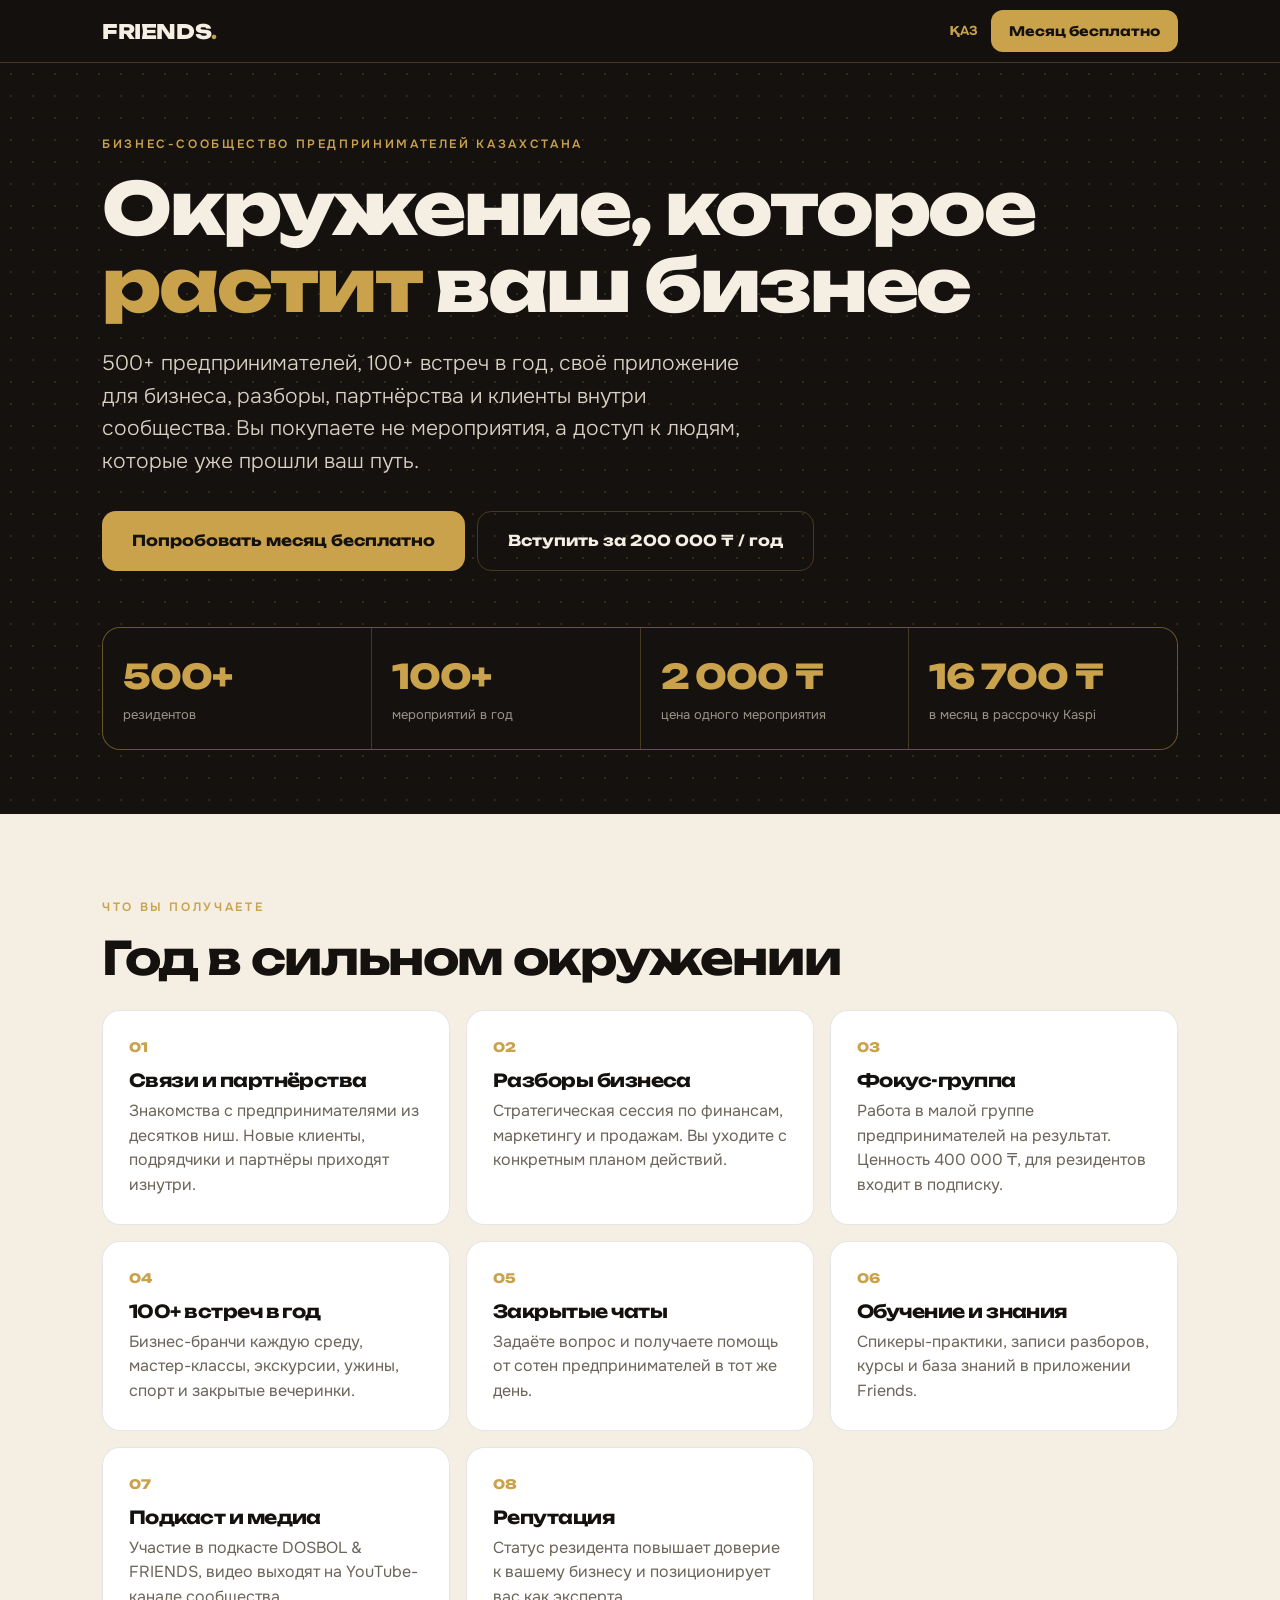
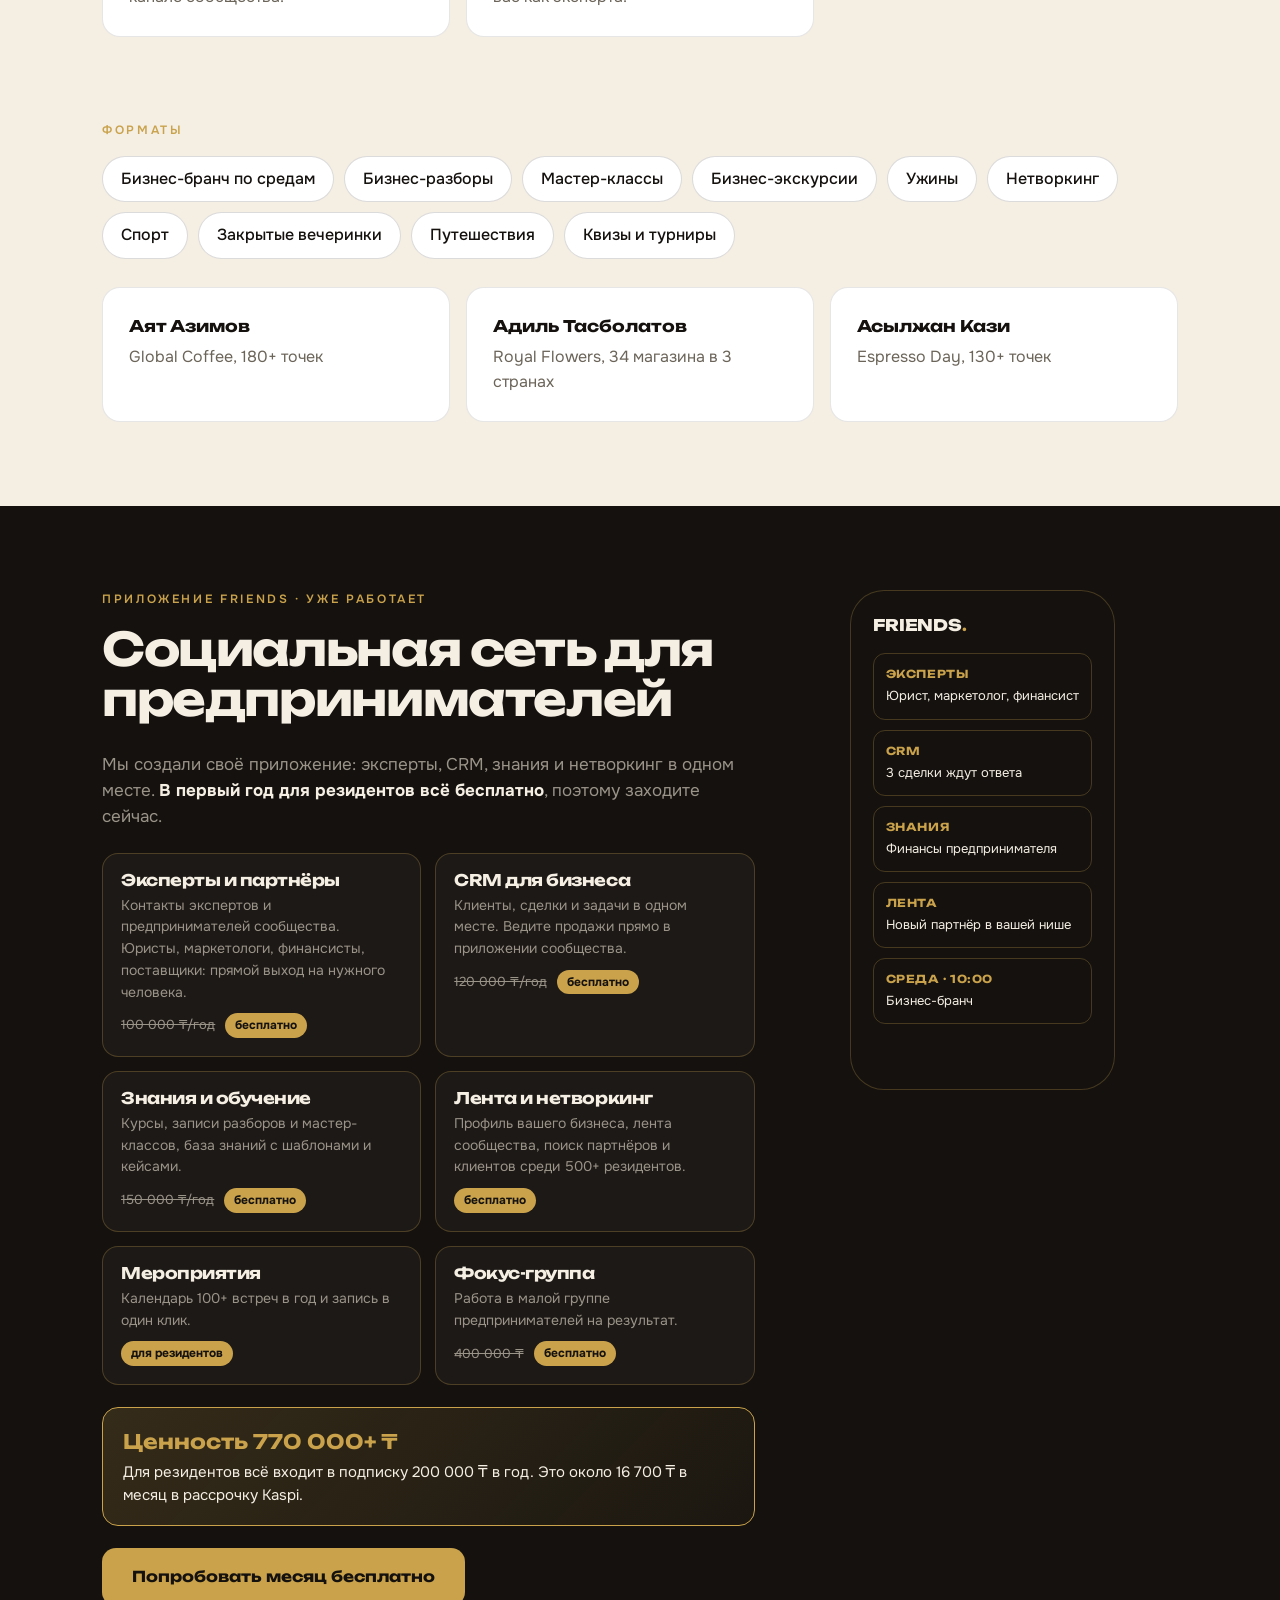
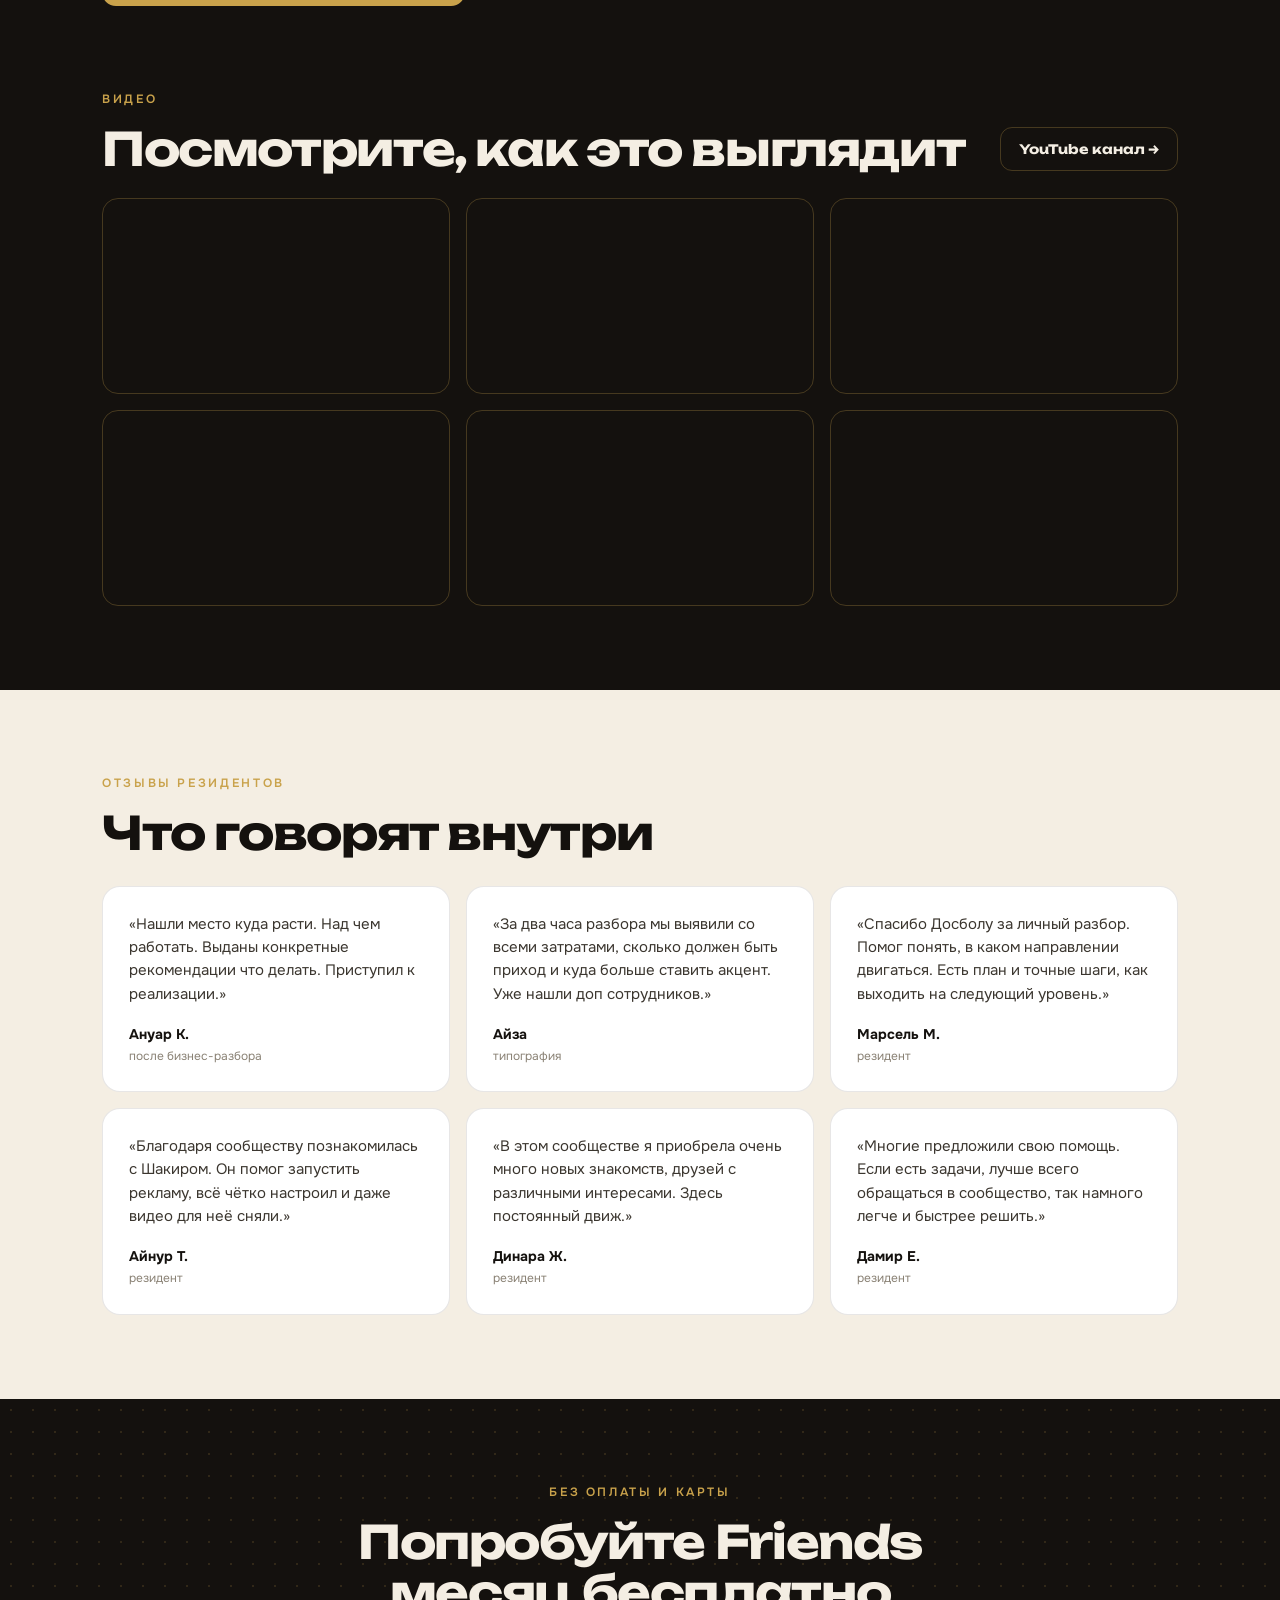
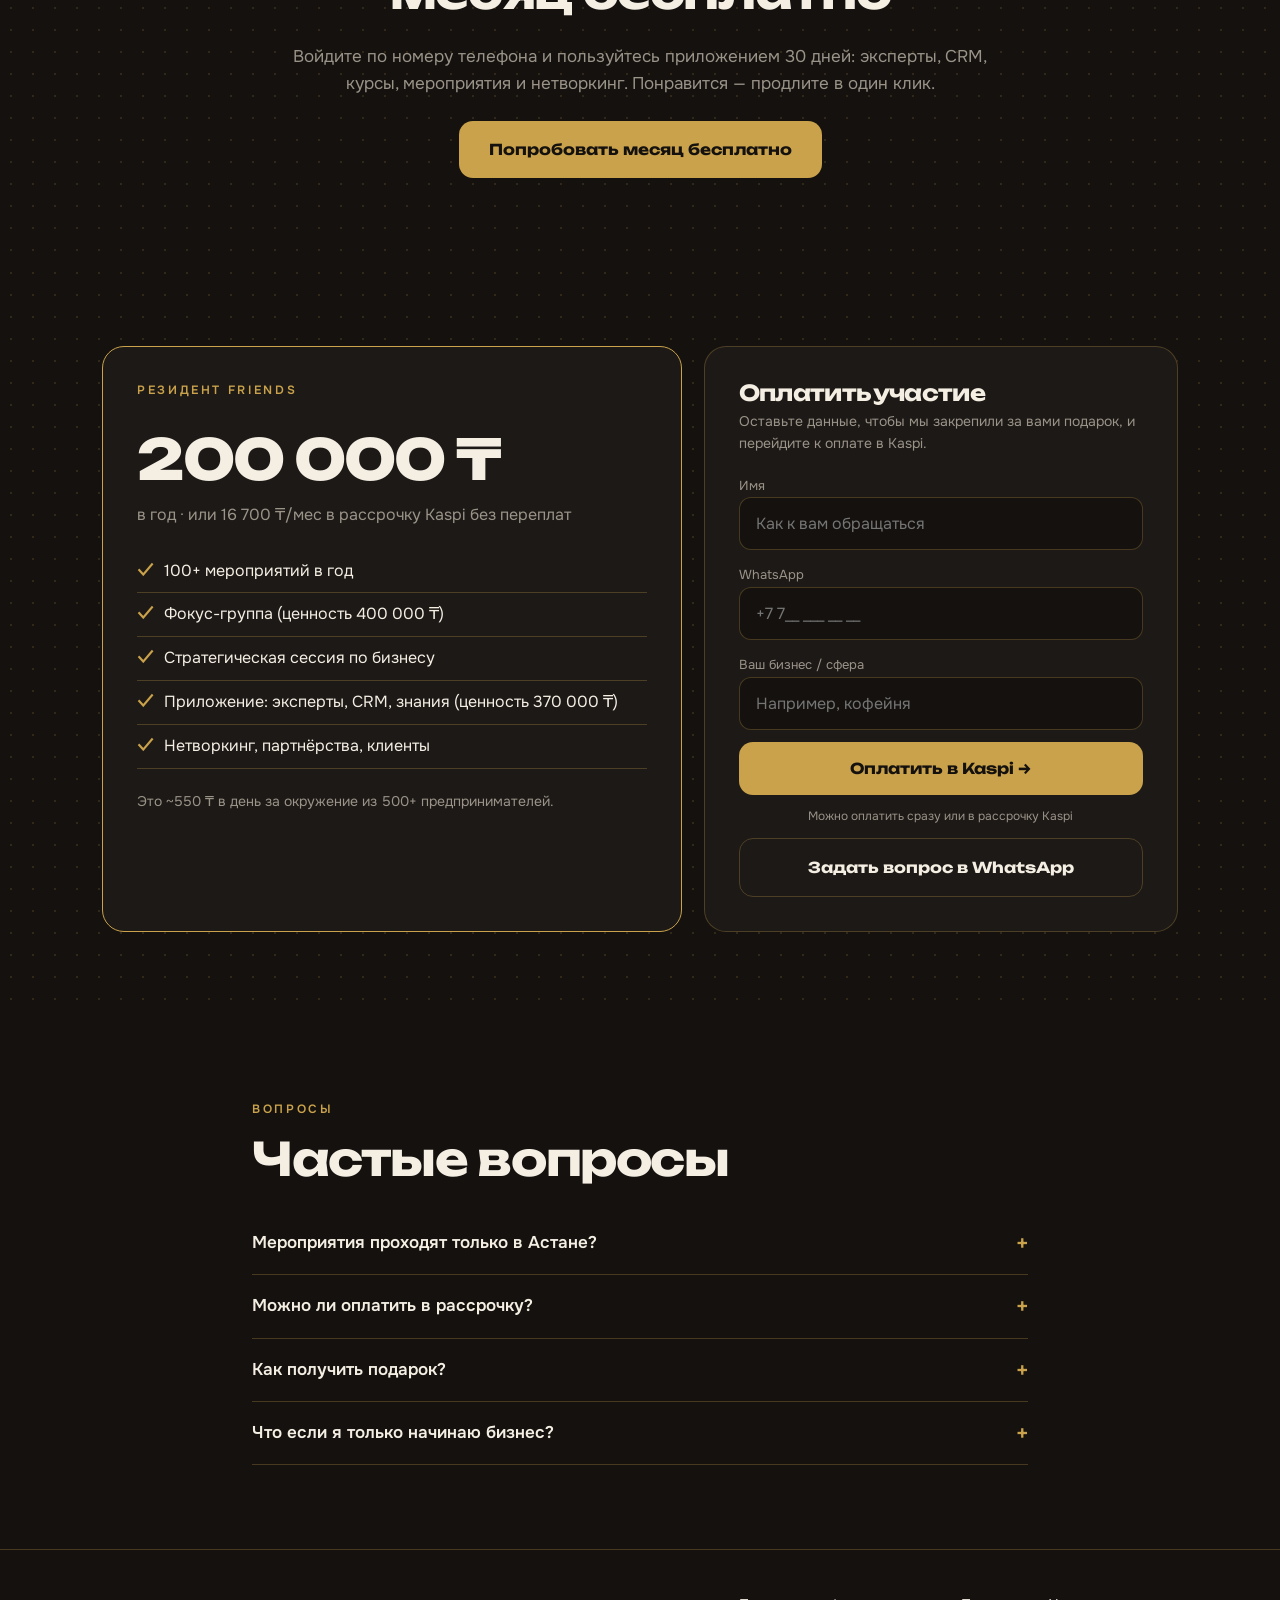
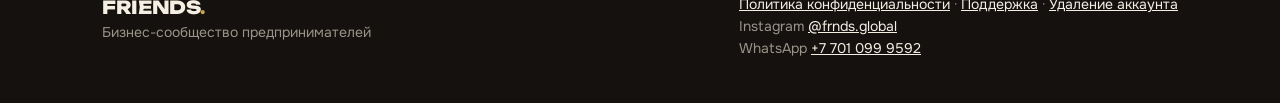
==== index.html @ 916112bb "Landing: remove top Войти button and gift card/emoji" ====
<!doctype html>
<html lang="ru">
<head>
<meta charset="utf-8">
<meta name="viewport" content="width=device-width, initial-scale=1">
<title>FRIENDS. Бизнес-сообщество предпринимателей Казахстана</title>
<meta name="description" content="500+ предпринимателей, 100+ встреч в год, приложение для бизнеса, разборы и партнёрства. Вступить в Friends.">
<meta property="og:title" content="FRIENDS. Бизнес-сообщество предпринимателей Казахстана">
<meta property="og:description" content="500+ предпринимателей, 100+ встреч в год, приложение для бизнеса, разборы и партнёрства. Вступить в Friends.">
<meta property="og:type" content="website">
<meta property="og:url" content="https://friendscommunity.kz">
<meta property="og:image" content="https://friendscommunity.kz/academy/poster-feed.png">
<meta name="facebook-domain-verification" content="se83okx91on8193wa7wnhzcaa09950">
<meta name="format-detection" content="telephone=no">
<meta name="theme-color" content="#14110E">
<link rel="icon" href="icon.svg" type="image/svg+xml">
<link rel="apple-touch-icon" href="apple-touch-icon.png">
<link rel="preconnect" href="https://fonts.googleapis.com">
<link href="https://fonts.googleapis.com/css2?family=Unbounded:wght@600;700;800&family=Onest:wght@300;400;500;600&display=swap" rel="stylesheet">
<style>@charset "utf-8";

:root { --bg: #14110E; --bg2: #1d1916; --cream: #F4EEE3; --gold: #C9A24B; --gold2: #D9BD7B; --muted: #9a9388; --line: rgba(201,162,75,.28); }

.frx * { box-sizing: border-box; margin: 0px; padding: 0px; }

html { scroll-behavior: smooth; }

body { background: rgb(20, 17, 14) !important; }

.frx { background: var(--bg); color: var(--cream); font-family: Onest, system-ui, sans-serif; font-weight: 400; line-height: 1.55; -webkit-font-smoothing: antialiased; }

.frx .dots { background-image: radial-gradient(rgba(201, 162, 75, 0.16) 1px, transparent 1px); background-size: 22px 22px; }

.frx .wrap { max-width: 1120px; margin: 0px auto; padding: 0px 22px; }

.frx h1, .frx h2, .frx h3 { font-family: Unbounded, sans-serif; letter-spacing: -0.03em; line-height: 1.08; }

.frx h1 { font-size: clamp(34px, 6.4vw, 72px); font-weight: 800; }

.frx h2 { font-size: clamp(26px, 4vw, 46px); font-weight: 700; margin-bottom: 28px; }

.frx h3 { font-size: 18px; font-weight: 700; margin-bottom: 8px; }

.frx .eyebrow { font-size: 12px; letter-spacing: 0.22em; text-transform: uppercase; color: var(--gold); font-weight: 600; margin-bottom: 16px; display: block; }

.frx .gold { color: var(--gold); }

.frx section { padding: 84px 0px; }

.frx .cream { background: var(--cream); color: var(--bg); }

.frx .cream .muted { color: rgb(107, 100, 89); }

.frx .muted { color: var(--muted); }

.frx nav { position: sticky; top: 0px; z-index: 20; background: rgba(20, 17, 14, 0.86); backdrop-filter: blur(10px); border-bottom: 1px solid var(--line); }

.frx nav .wrap { display: flex; align-items: center; justify-content: space-between; height: 62px; }

.frx .logo { font-family: Unbounded; font-weight: 800; font-size: 20px; letter-spacing: -0.02em; }

.frx .logo b { color: var(--gold); }

.frx .btn { display: inline-flex; align-items: center; justify-content: center; gap: 8px; background: var(--gold); color: var(--bg); font-family: Unbounded; font-weight: 700; font-size: 15px; padding: 17px 30px; border-radius: 14px; border: 0px; cursor: pointer; text-decoration: none; transition: 0.2s; }

.frx .btn:hover { background: var(--gold2); transform: translateY(-1px); }

.frx .btn.sm { padding: 11px 18px; font-size: 13px; border-radius: 12px; }

.frx .btn.ghost { background: transparent; color: var(--cream); border: 1px solid var(--line); }

.frx .btn.ghost:hover { border-color: var(--gold); }

.frx .hero { padding: 72px 0px 64px; position: relative; overflow: hidden; }

.frx .ref { display: none; align-items: center; gap: 12px; border: 1px solid var(--line); background: rgba(201, 162, 75, 0.08); border-radius: 16px; padding: 12px 16px; margin-bottom: 28px; max-width: 560px; }

.frx .ref.on { display: flex; }

.frx .ref .av { width: 42px; height: 42px; border-radius: 50%; background: var(--gold); color: var(--bg); font-family: Unbounded; font-weight: 800; display: flex; align-items: center; justify-content: center; flex-shrink: 0; overflow: hidden; }

.frx .ref .av img { width: 100%; height: 100%; object-fit: cover; }

.frx .ref small { display: block; color: var(--muted); font-size: 12px; }

.frx .hero p.lead { font-size: clamp(17px, 2vw, 21px); color: rgb(216, 209, 196); max-width: 640px; margin: 22px 0px 34px; font-weight: 300; }

.frx .cta-row { display: flex; gap: 12px; flex-wrap: wrap; }

.frx .stats { display: grid; grid-template-columns: repeat(4, 1fr); gap: 1px; background: var(--line); border: 1px solid var(--line); border-radius: 18px; overflow: hidden; margin-top: 56px; }

.frx .stats div { background: var(--bg); padding: 22px 20px; }

.frx .stats b { font-family: Unbounded; font-size: clamp(22px, 3vw, 34px); font-weight: 800; color: var(--gold); display: block; letter-spacing: -0.03em; }

.frx .stats span { font-size: 13px; color: var(--muted); }

.frx .gift { border: 1px solid var(--gold); border-radius: 18px; padding: 26px; background: linear-gradient(135deg, rgba(201, 162, 75, 0.16), rgba(201, 162, 75, 0.03)); display: flex; gap: 20px; align-items: center; margin-top: 28px; max-width: 720px; }

.frx .gift .ic { font-size: 38px; }

.frx .gift b { font-family: Unbounded; font-size: 17px; display: block; margin-bottom: 4px; }

.frx .grid { display: grid; gap: 16px; }

.frx .g3 { grid-template-columns: repeat(3, 1fr); }

.frx .g2 { grid-template-columns: repeat(2, 1fr); }

.frx .card { border: 1px solid var(--line); border-radius: 18px; padding: 26px; background: var(--bg2); }

.frx .cream .card { background: rgb(255, 255, 255); border-color: rgba(20, 17, 14, 0.1); }

.frx .card .n { font-family: Unbounded; color: var(--gold); font-weight: 800; font-size: 13px; margin-bottom: 14px; display: block; }

.frx .chips { display: flex; flex-wrap: wrap; gap: 10px; }

.frx .chip { border: 1px solid rgba(20, 17, 14, 0.15); border-radius: 100px; padding: 10px 18px; font-weight: 500; background: rgb(255, 255, 255); }

.frx .names { display: grid; grid-template-columns: repeat(3, 1fr); gap: 16px; margin-top: 28px; }

.frx .names .card b { font-family: Unbounded; font-size: 16px; display: block; margin-bottom: 6px; }

.frx .rev { display: grid; grid-template-columns: repeat(3, 1fr); gap: 16px; }

.frx .rev .card p { font-size: 15px; color: rgb(59, 54, 47); margin-bottom: 16px; }

.frx .rev .card b { font-size: 14px; }

.frx .rev .card small { display: block; color: rgb(138, 130, 117); font-size: 12px; }

.frx .videos { display: grid; grid-template-columns: repeat(3, 1fr); gap: 16px; }

.frx .vid { aspect-ratio: 16 / 9; border-radius: 16px; overflow: hidden; border: 1px solid var(--line); }

.frx .vid iframe { width: 100%; height: 100%; border: 0px; }

.frx .yt { display: flex; align-items: center; justify-content: space-between; gap: 20px; flex-wrap: wrap; }

.frx .price { display: grid; grid-template-columns: 1.1fr 0.9fr; gap: 22px; align-items: stretch; }

.frx .pcard { border: 1px solid var(--gold); border-radius: 22px; padding: 34px; background: var(--bg2); position: relative; }

.frx .pcard .big { font-family: Unbounded; font-size: clamp(38px, 5vw, 56px); font-weight: 800; letter-spacing: -0.04em; }

.frx .pcard ul { list-style: none; margin: 22px 0px; }

.frx .pcard li { padding: 9px 0px; border-bottom: 1px solid var(--line); display: flex; gap: 10px; }

.frx .pcard li::before { content: "✓"; color: var(--gold); font-weight: 700; }

.frx form { display: flex; flex-direction: column; gap: 12px; }

.frx label { font-size: 13px; color: var(--muted); }

.frx input { width: 100%; background: var(--bg); border: 1px solid var(--line); border-radius: 12px; padding: 15px 16px; color: var(--cream); font-family: Onest; font-size: 16px; outline: none; }

.frx input:focus { border-color: var(--gold); }

.frx .note { font-size: 12px; color: var(--muted); text-align: center; }

.frx .app { display: grid; grid-template-columns: 1fr 1fr; gap: 28px; align-items: center; }

.frx .phone { border: 1px solid var(--line); border-radius: 34px; padding: 22px; background: var(--bg); max-width: 300px; margin: 0px auto; aspect-ratio: 9 / 17; display: flex; flex-direction: column; gap: 10px; }

.frx .phone .row { border: 1px solid var(--line); border-radius: 12px; padding: 12px; font-size: 13px; }

.frx .phone .row b { color: var(--gold); font-family: Unbounded; font-size: 11px; display: block; margin-bottom: 3px; letter-spacing: 0.05em; }

.frx details { border-bottom: 1px solid var(--line); padding: 18px 0px; }

.frx summary { cursor: pointer; font-weight: 600; font-size: 17px; list-style: none; }

.frx summary::after { content: "+"; float: right; color: var(--gold); font-family: Unbounded; }

.frx details[open] summary::after { content: "–"; }

.frx details p { margin-top: 10px; color: rgb(207, 200, 187); }

.frx footer { padding: 44px 0px; border-top: 1px solid var(--line); font-size: 14px; color: var(--muted); }

.frx footer .wrap { display: flex; justify-content: space-between; gap: 20px; flex-wrap: wrap; }

.frx footer a { color: var(--cream); }

.frx .sticky { position: fixed; bottom: 14px; left: 14px; right: 14px; z-index: 30; display: none; }

.frx .sticky .btn { width: 100%; }

.frx .ov { position: fixed; inset: 0px; background: rgba(20, 17, 14, 0.92); z-index: 50; display: none; align-items: center; justify-content: center; text-align: center; padding: 30px; }

.frx .ov.on { display: flex; }

@media (max-width: 860px) {
  .frx .g3, .frx .g2, .frx .rev, .frx .videos, .frx .names, .frx .price, .frx .app { grid-template-columns: 1fr; }
  .frx .stats { grid-template-columns: repeat(2, 1fr); }
  .frx section { padding: 64px 0px; }
  .frx .sticky { display: block; }
  .frx nav .btn { padding: 9px 14px; font-size: 12px; border-radius: 10px; }
}

.frx .vals { display: grid; grid-template-columns: repeat(2, 1fr); gap: 14px; margin-bottom: 22px; }

.frx .val { border: 1px solid var(--line); border-radius: 16px; padding: 18px; background: var(--bg2); }

.frx .val h3 { font-size: 16px; margin-bottom: 6px; }

.frx .val p { font-size: 14px; color: var(--muted); margin-bottom: 10px; }

.frx .pr { display: flex; align-items: center; gap: 10px; font-size: 13px; }

.frx .pr s { color: var(--muted); }

.frx .pr b { color: var(--bg); background: var(--gold); border-radius: 100px; padding: 3px 10px; font-weight: 700; font-size: 12px; }

.frx .total { border: 1px solid var(--gold); border-radius: 16px; padding: 18px 20px; background: linear-gradient(135deg, rgba(201, 162, 75, 0.18), rgba(201, 162, 75, 0.04)); margin-bottom: 22px; font-size: 15px; }

.frx .total b { font-family: Unbounded; color: var(--gold); font-size: 20px; display: block; margin-bottom: 4px; }

.frx .app2 { display: grid; grid-template-columns: 1.25fr 0.75fr; gap: 32px; align-items: start; }

@media (max-width: 860px) {
  .frx .vals, .frx .app2 { grid-template-columns: 1fr; }
}</style>
<style>body{margin:0}.frx .lang{color:var(--gold);font-weight:700;font-size:13px;text-decoration:none;padding:6px 4px;letter-spacing:.04em}.frx nav .btn.sm{white-space:nowrap}.frx .ns{display:none}@media(max-width:420px){.frx nav .btn.sm{padding:9px 12px;font-size:12.5px}.frx nav .logo{font-size:19px}.frx .nl{display:none}.frx .ns{display:inline}}</style>
<script>!function(f,b,e,v,n,t,s){if(f.fbq)return;n=f.fbq=function(){n.callMethod?n.callMethod.apply(n,arguments):n.queue.push(arguments)};if(!f._fbq)f._fbq=n;n.push=n;n.loaded=!0;n.version='2.0';n.queue=[];t=b.createElement(e);t.async=!0;t.src=v;s=b.getElementsByTagName(e)[0];s.parentNode.insertBefore(t,s)}(window,document,'script','https://connect.facebook.net/en_US/fbevents.js');fbq('init','194551026765792');fbq('init','1106102117865663');fbq('track','PageView');</script>
</head>
<body>
<div class="frx"> <nav><div class="wrap"> <div class="logo">FRIENDS<b>.</b></div> <span style="display:flex;gap:8px;align-items:center"><a href="kk/" class="lang" hreflang="kk">ҚАЗ</a><a href="live/" data-app-link class="btn sm"><span class="nl">Месяц бесплатно</span><span class="ns">Бесплатно</span></a></span> </div></nav> <header class="hero dots"> <div class="wrap"> <div class="ref" id="ref"> <div class="av" id="refAv">F</div> <div><small>Вас пригласил(а)</small><b id="refName">Друг сообщества</b></div> </div> <span class="eyebrow">Бизнес-сообщество предпринимателей Казахстана</span> <h1>Окружение, которое <span class="gold">растит</span> ваш бизнес</h1> <p class="lead">500+ предпринимателей, 100+ встреч в год, своё приложение для бизнеса, разборы, партнёрства и клиенты внутри сообщества. Вы покупаете не мероприятия, а доступ к людям, которые уже прошли ваш путь.</p> <div class="cta-row"> <a href="live/" data-app-link class="btn">Попробовать месяц бесплатно</a> <a href="#pay" class="btn ghost">Вступить за 200 000 ₸ / год</a> </div>  <div class="stats"> <div><b>500+</b><span>резидентов</span></div> <div><b>100+</b><span>мероприятий в год</span></div> <div><b>2 000 ₸</b><span>цена одного мероприятия</span></div> <div><b>16 700 ₸</b><span>в месяц в рассрочку Kaspi</span></div> </div> </div> </header> <section class="cream" id="about"> <div class="wrap"> <span class="eyebrow">Что вы получаете</span> <h2>Год в сильном окружении</h2> <div class="grid g3"> <div class="card"><span class="n">01</span><h3>Связи и партнёрства</h3><p class="muted">Знакомства с предпринимателями из десятков ниш. Новые клиенты, подрядчики и партнёры приходят изнутри.</p></div> <div class="card"><span class="n">02</span><h3>Разборы бизнеса</h3><p class="muted">Стратегическая сессия по финансам, маркетингу и продажам. Вы уходите с конкретным планом действий.</p></div> <div class="card"><span class="n">03</span><h3>Фокус-группа</h3><p class="muted">Работа в малой группе предпринимателей на результат. Ценность 400 000 ₸, для резидентов входит в подписку.</p></div> <div class="card"><span class="n">04</span><h3>100+ встреч в год</h3><p class="muted">Бизнес-бранчи каждую среду, мастер-классы, экскурсии, ужины, спорт и закрытые вечеринки.</p></div> <div class="card"><span class="n">05</span><h3>Закрытые чаты</h3><p class="muted">Задаёте вопрос и получаете помощь от сотен предпринимателей в тот же день.</p></div> <div class="card"><span class="n">06</span><h3>Обучение и знания</h3><p class="muted">Спикеры-практики, записи разборов, курсы и база знаний в приложении Friends.</p></div> <div class="card"><span class="n">07</span><h3>Подкаст и медиа</h3><p class="muted">Участие в подкасте DOSBOL &amp; FRIENDS, видео выходят на YouTube-канале сообщества.</p></div> <div class="card"><span class="n">08</span><h3>Репутация</h3><p class="muted">Статус резидента повышает доверие к вашему бизнесу и позиционирует вас как эксперта.</p></div> </div> </div> </section> <section class="cream" style="padding-top:0"> <div class="wrap"> <span class="eyebrow">Форматы</span> <div class="chips"> <span class="chip">Бизнес-бранч по средам</span><span class="chip">Бизнес-разборы</span><span class="chip">Мастер-классы</span><span class="chip">Бизнес-экскурсии</span><span class="chip">Ужины</span><span class="chip">Нетворкинг</span><span class="chip">Спорт</span><span class="chip">Закрытые вечеринки</span><span class="chip">Путешествия</span><span class="chip">Квизы и турниры</span> </div> <div class="names"> <div class="card"><b>Аят Азимов</b><span class="muted">Global Coffee, 180+ точек</span></div> <div class="card"><b>Адиль Тасболатов</b><span class="muted">Royal Flowers, 34 магазина в 3 странах</span></div> <div class="card"><b>Асылжан Кази</b><span class="muted">Espresso Day, 130+ точек</span></div> </div> </div> </section> <section> <div class="wrap app2"> <div> <span class="eyebrow">Приложение Friends · уже работает</span> <h2>Социальная сеть для предпринимателей</h2> <p class="muted" style="font-size:17px;margin-bottom:22px">Мы создали своё приложение: эксперты, CRM, знания и нетворкинг в одном месте. <b style="color:var(--cream)">В первый год для резидентов всё бесплатно</b>, поэтому заходите сейчас.</p> <div class="vals"> <div class="val"><h3>Эксперты и партнёры</h3><p>Контакты экспертов и предпринимателей сообщества. Юристы, маркетологи, финансисты, поставщики: прямой выход на нужного человека.</p><div class="pr"><s>100 000 ₸/год</s><b>бесплатно</b></div></div> <div class="val"><h3>CRM для бизнеса</h3><p>Клиенты, сделки и задачи в одном месте. Ведите продажи прямо в приложении сообщества.</p><div class="pr"><s>120 000 ₸/год</s><b>бесплатно</b></div></div> <div class="val"><h3>Знания и обучение</h3><p>Курсы, записи разборов и мастер-классов, база знаний с шаблонами и кейсами.</p><div class="pr"><s>150 000 ₸/год</s><b>бесплатно</b></div></div> <div class="val"><h3>Лента и нетворкинг</h3><p>Профиль вашего бизнеса, лента сообщества, поиск партнёров и клиентов среди 500+ резидентов.</p><div class="pr"><b>бесплатно</b></div></div> <div class="val"><h3>Мероприятия</h3><p>Календарь 100+ встреч в год и запись в один клик.</p><div class="pr"><b>для резидентов</b></div></div> <div class="val"><h3>Фокус-группа</h3><p>Работа в малой группе предпринимателей на результат.</p><div class="pr"><s>400 000 ₸</s><b>бесплатно</b></div></div> </div> <div class="total"><b>Ценность 770 000+ ₸</b>Для резидентов всё входит в подписку 200 000 ₸ в год. Это около 16 700 ₸ в месяц в рассрочку Kaspi.</div> <a href="live/" data-app-link class="btn">Попробовать месяц бесплатно</a> </div> <div class="phone dots"> <div class="logo" style="font-size:16px;margin-bottom:6px">FRIENDS<b>.</b></div> <div class="row"><b>ЭКСПЕРТЫ</b>Юрист, маркетолог, финансист</div> <div class="row"><b>CRM</b>3 сделки ждут ответа</div> <div class="row"><b>ЗНАНИЯ</b>Финансы предпринимателя</div> <div class="row"><b>ЛЕНТА</b>Новый партнёр в вашей нише</div> <div class="row"><b>СРЕДА · 10:00</b>Бизнес-бранч</div> </div> </div> </section> <section style="padding-top:0" id="vsec"> <div class="wrap"> <span class="eyebrow">Видео</span> <div class="yt" style="margin-bottom:24px"><h2 style="margin:0">Посмотрите, как это выглядит</h2><a class="btn ghost sm" href="https://www.youtube.com/@Podcast.Dosbol" target="_blank" rel="noopener">YouTube канал →</a></div> <div class="videos" id="videos"></div> </div> </section> <section class="cream"> <div class="wrap"> <span class="eyebrow">Отзывы резидентов</span> <h2>Что говорят внутри</h2> <div class="rev"> <div class="card"><p>«Нашли место куда расти. Над чем работать. Выданы конкретные рекомендации что делать. Приступил к реализации.»</p><b>Ануар К.</b><small>после бизнес-разбора</small></div> <div class="card"><p>«За два часа разбора мы выявили со всеми затратами, сколько должен быть приход и куда больше ставить акцент. Уже нашли доп сотрудников.»</p><b>Айза</b><small>типография</small></div> <div class="card"><p>«Спасибо Досболу за личный разбор. Помог понять, в каком направлении двигаться. Есть план и точные шаги, как выходить на следующий уровень.»</p><b>Марсель М.</b><small>резидент</small></div> <div class="card"><p>«Благодаря сообществу познакомилась с Шакиром. Он помог запустить рекламу, всё чётко настроил и даже видео для неё сняли.»</p><b>Айнур Т.</b><small>резидент</small></div> <div class="card"><p>«В этом сообществе я приобрела очень много новых знакомств, друзей с различными интересами. Здесь постоянный движ.»</p><b>Динара Ж.</b><small>резидент</small></div> <div class="card"><p>«Многие предложили свою помощь. Если есть задачи, лучше всего обращаться в сообщество, так намного легче и быстрее решить.»</p><b>Дамир Е.</b><small>резидент</small></div> </div> </div> </section> <section class="dots" id="trial"> <div class="wrap" style="text-align:center;max-width:760px"> <span class="eyebrow">Без оплаты и карты</span> <h2>Попробуйте Friends месяц бесплатно</h2> <p class="muted" style="font-size:17px;margin:12px auto 24px">Войдите по номеру телефона и пользуйтесь приложением 30 дней: эксперты, CRM, курсы, мероприятия и нетворкинг. Понравится — продлите в один клик.</p> <a href="live/" data-app-link class="btn">Попробовать месяц бесплатно</a> </div> </section> <section id="pay" class="dots"> <div class="wrap price"> <div class="pcard"> <span class="eyebrow">Резидент Friends</span> <div class="big">200 000 ₸</div> <div class="muted">в год · или 16 700 ₸/мес в рассрочку Kaspi без переплат</div> <ul> <li>100+ мероприятий в год</li> <li>Фокус-группа (ценность 400 000 ₸)</li> <li>Стратегическая сессия по бизнесу</li> <li>Приложение: эксперты, CRM, знания (ценность 370 000 ₸)</li> <li>Нетворкинг, партнёрства, клиенты</li> </ul> <p class="muted" style="font-size:14px">Это ~550 ₸ в день за окружение из 500+ предпринимателей.</p> </div> <div class="pcard" style="border-color:var(--line)"> <h3 style="font-size:22px;margin-bottom:6px">Оплатить участие</h3> <p class="muted" style="font-size:14px;margin-bottom:18px">Оставьте данные, чтобы мы закрепили за вами подарок, и перейдите к оплате в Kaspi.</p> <form id="frf"> <div><label>Имя</label><input name="name" required="" placeholder="Как к вам обращаться"></div> <div><label>WhatsApp</label><input name="phone" required="" type="tel" placeholder="+7 7__ ___ __ __"></div> <div><label>Ваш бизнес / сфера</label><input name="biz" placeholder="Например, кофейня"></div> <button class="btn" type="submit">Оплатить в Kaspi →</button> <p class="note">Можно оплатить сразу или в рассрочку Kaspi</p> </form> <a class="btn ghost" id="wa" style="width:100%;margin-top:12px" target="_blank" rel="noopener" href="https://wa.me/77010999592?text=%D0%97%D0%B4%D1%80%D0%B0%D0%B2%D1%81%D1%82%D0%B2%D1%83%D0%B9%D1%82%D0%B5!%20%D0%A5%D0%BE%D1%87%D1%83%20%D0%B2%D1%81%D1%82%D1%83%D0%BF%D0%B8%D1%82%D1%8C%20%D0%B2%20Friends">Задать вопрос в WhatsApp</a> </div> </div> </section> <section> <div class="wrap" style="max-width:820px"> <span class="eyebrow">Вопросы</span> <h2>Частые вопросы</h2> <details><summary>Мероприятия проходят только в Астане?</summary><p>Основные встречи проходят в Астане. Резиденты из других городов пользуются чатами, приложением, онлайн-форматами и приезжают на ключевые события.</p></details> <details><summary>Можно ли оплатить в рассрочку?</summary><p>Да, через Kaspi: около 16 700 ₸ в месяц без переплат.</p></details> <details><summary>Как получить подарок?</summary><p>Оплатите через эту страницу после заполнения формы. Менеджер свяжется с вами в WhatsApp и запишет на разбор.</p></details> <details><summary>Что если я только начинаю бизнес?</summary><p>В сообществе есть и начинающие, и опытные предприниматели. Начинающим окружение даёт больше всего: ответы на вопросы и людей, которые уже прошли этот путь.</p></details> </div> </section> <footer><div class="wrap"> <div><div class="logo" style="font-size:18px;color:var(--cream)">FRIENDS<b>.</b></div>Бизнес-сообщество предпринимателей</div> <div><a href="privacy.html">Политика конфиденциальности</a> · <a href="support.html">Поддержка</a> · <a href="delete-account.html">Удаление аккаунта</a><br>Instagram <a href="https://instagram.com/frnds.global" target="_blank" rel="noopener">@frnds.global</a><br>WhatsApp <a href="https://wa.me/77010999592" target="_blank" rel="noopener">+7 701 099 9592</a></div> </div></footer> <div class="ov" id="ov"><div><div class="logo" style="font-size:28px;margin-bottom:16px">FRIENDS<b>.</b></div><h3>Заявка принята</h3><p class="muted">Переходим к оплате в Kaspi…</p></div></div> </div> <script>
(function(){
var KASPI = "https://pay.kaspi.kz/pay/0ygfmtdw";
var APP = "live/";
var API = ""; // when the API is live: "https://api.friendscommunity.kz" — counts visits and shows any blogger added in the admin
var WA = "77010999592";
var SCRIPT_URL = "lead.php";
var BLOGGERS = {
  kappas: {name:"Азамат Каппас", photo:"", gift:"Месяц Friends бесплатно + бизнес-разбор", giftText:"Только по ссылке Азамата: 30 дней в приложении Friends бесплатно, а при вступлении — личный бизнес-разбор с основателем."}
};
var VIDEOS = ["jZfzWBlJPgA","eNyRFP3947Y","Kv6A1CAVfco","ZnmGq8eBz6k","3E-mzqSy6DQ","x1pbr3Mc4zk"];
function q(k){try{return new URLSearchParams(location.search).get(k)}catch(e){return null}}
var seg=(location.pathname.split("/").filter(Boolean).pop()||"").toLowerCase();
var RESERVED={"":1,"index.html":1,"privacy":1,"support":1,"delete-account":1,"offer":1,"live":1,"app":1,"admin":1,"kk":1,"ru":1,"en":1,"stats":1,"academy":1,"server":1,"landing":1,"terms":1};
var segCode=(/^[a-z0-9_-]{2,40}$/.test(seg)&&!RESERVED[seg])?seg:"";
var code=(q("b")||q("ref")||segCode||"").toLowerCase().replace(/[^a-z0-9_-]/g,"").trim();
try{ if(code) localStorage.setItem("fr_ref",code); else code=localStorage.getItem("fr_ref")||""; }catch(e){}
var B=BLOGGERS[code];
var source=B?code:(code||"site");
if(B){
  document.getElementById("ref").classList.add("on");
  document.getElementById("refName").textContent=B.name;
  var av=document.getElementById("refAv");
  if(B.photo){av.innerHTML='<img src="'+B.photo+'" alt="">'}else{av.textContent=B.name.charAt(0)}
}
var qs=new URLSearchParams(location.search),pass=new URLSearchParams();
if(code)pass.set("ref",code);
["utm_source","utm_medium","utm_campaign","utm_content"].forEach(function(k){var v=qs.get(k);if(!v){try{v=sessionStorage.getItem("fr_"+k)}catch(e){}}if(v){pass.set(k,v);try{sessionStorage.setItem("fr_"+k,v)}catch(e){}}});
if(code&&!pass.get("utm_source"))pass.set("utm_source",code);
if(!pass.get("lang"))pass.set("lang","ru");var appUrl=APP+"?"+pass.toString();
document.querySelectorAll("[data-app-link]").forEach(function(a){a.href=appUrl});
if(API&&code){
  try{var vk="fr_v_"+code+"_"+new Date().toISOString().slice(0,10);if(!localStorage.getItem(vk)){localStorage.setItem(vk,"1");fetch(API+"/v1/public/partners/"+encodeURIComponent(code)+"/visit",{method:"POST",keepalive:true}).catch(function(){})}}catch(e){}
  if(!B)fetch(API+"/v1/public/partners/"+encodeURIComponent(code)).then(function(r){return r.ok?r.json():null}).then(function(d){if(!d)return;document.getElementById("ref").classList.add("on");document.getElementById("refName").textContent=d.name;document.getElementById("refAv").textContent=d.name.charAt(0)}).catch(function(){});
}
var waText="Здравствуйте! Хочу вступить в Friends"+(B?" (от "+B.name+", код "+code+")":(code?" (код "+code+")":""));
var utmStr=["utm_source","utm_medium","utm_campaign"].map(function(k){return pass.get(k)}).filter(Boolean).join("/");
document.getElementById("wa").href="https://wa.me/"+WA+"?text="+encodeURIComponent(waText);
document.getElementById("wa").addEventListener("click",function(){try{navigator.sendBeacon("lead.php",new URLSearchParams({t:"wa",b:source,utm:utmStr}))}catch(e){}});
var vbox=document.getElementById("videos");
if(VIDEOS.length){VIDEOS.slice(0,6).forEach(function(id){vbox.insertAdjacentHTML("beforeend",'<div class="vid"><iframe loading="lazy" src="https://www.youtube.com/embed/'+id+'" allowfullscreen></iframe></div>')})}
else{document.getElementById("vsec").style.display="none"}
document.getElementById("frf").addEventListener("submit",function(e){
  e.preventDefault();
  var d=new FormData(e.target);
  var p=new URLSearchParams({b:source,name:d.get("name"),phone:d.get("phone"),biz:d.get("biz")||"",page:location.href,utm:utmStr});
  document.getElementById("ov").classList.add("on");
  var done=false,go=function(){if(!done){done=true;location.href=KASPI}};
  if(SCRIPT_URL){fetch(SCRIPT_URL,{method:"POST",mode:"no-cors",body:p}).then(go,go);setTimeout(go,2500);}else{setTimeout(go,900)}
});
})();
</script> 
</body>
</html>
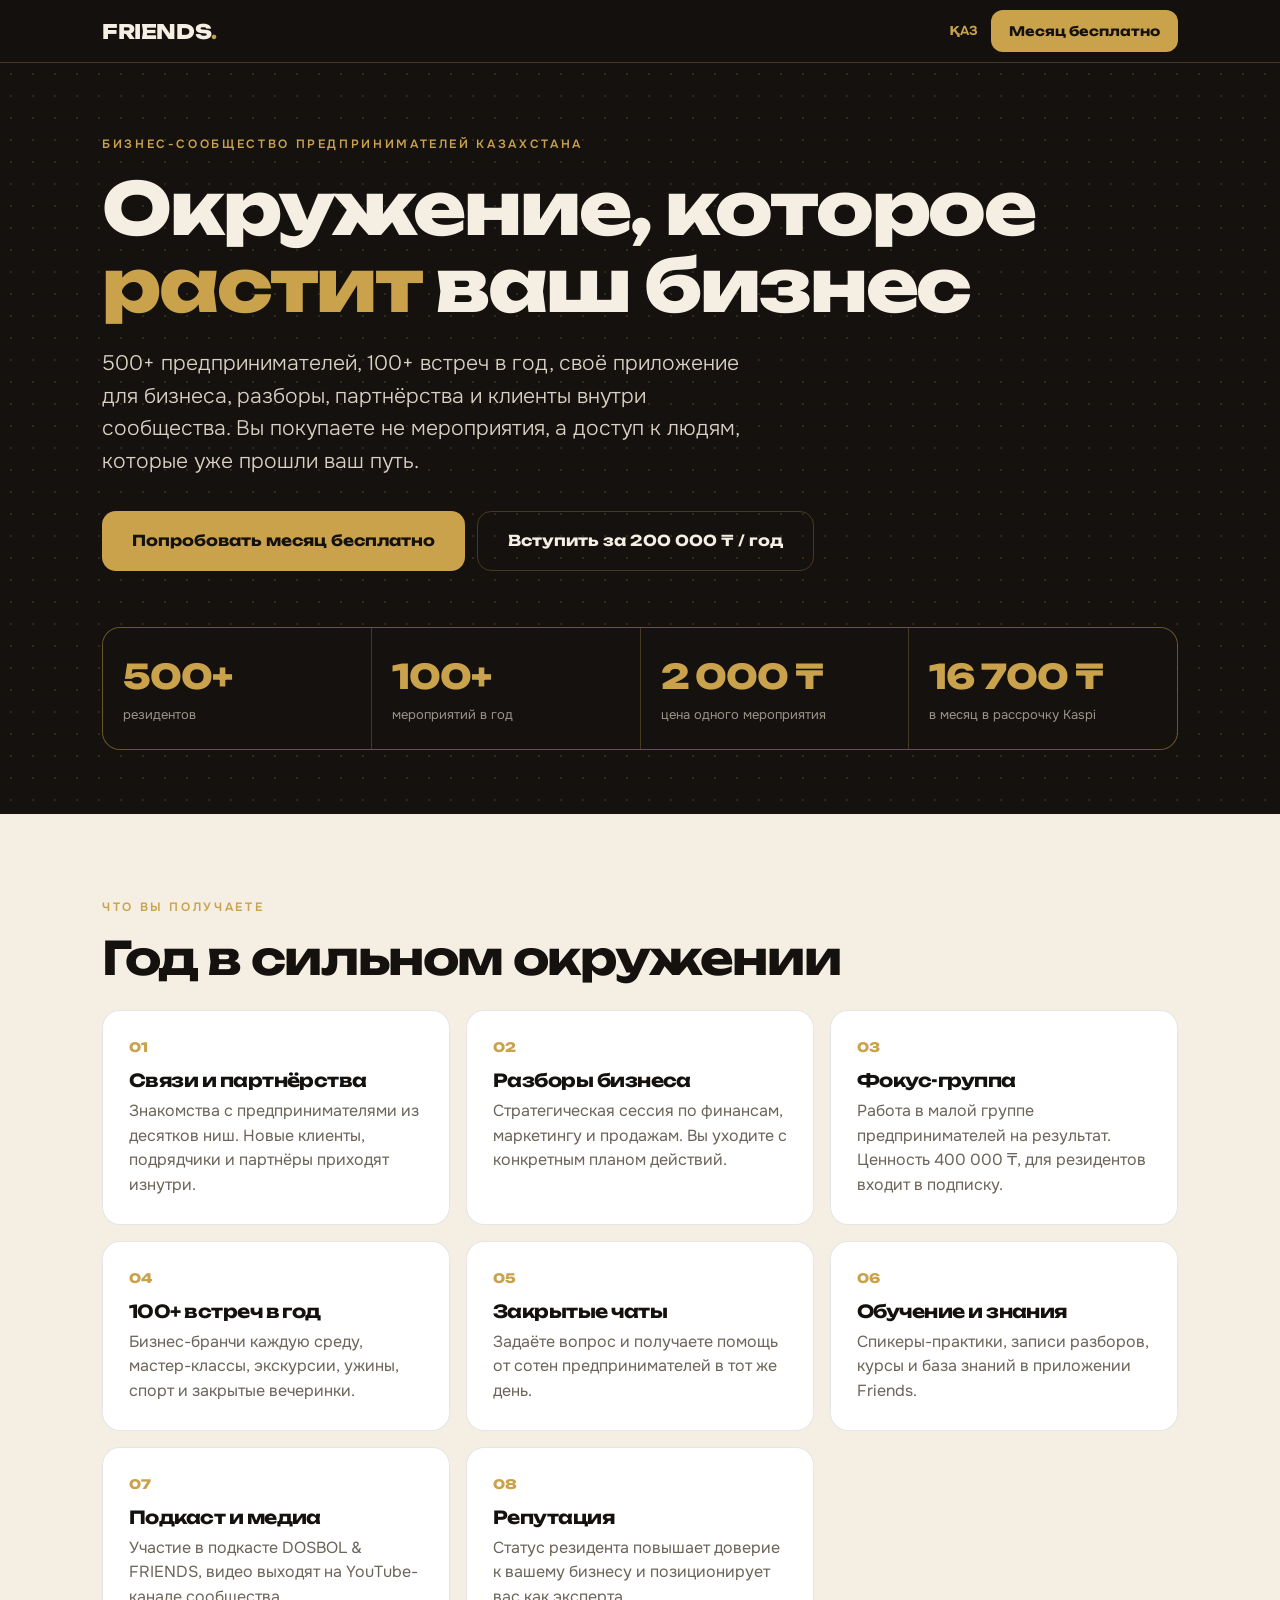
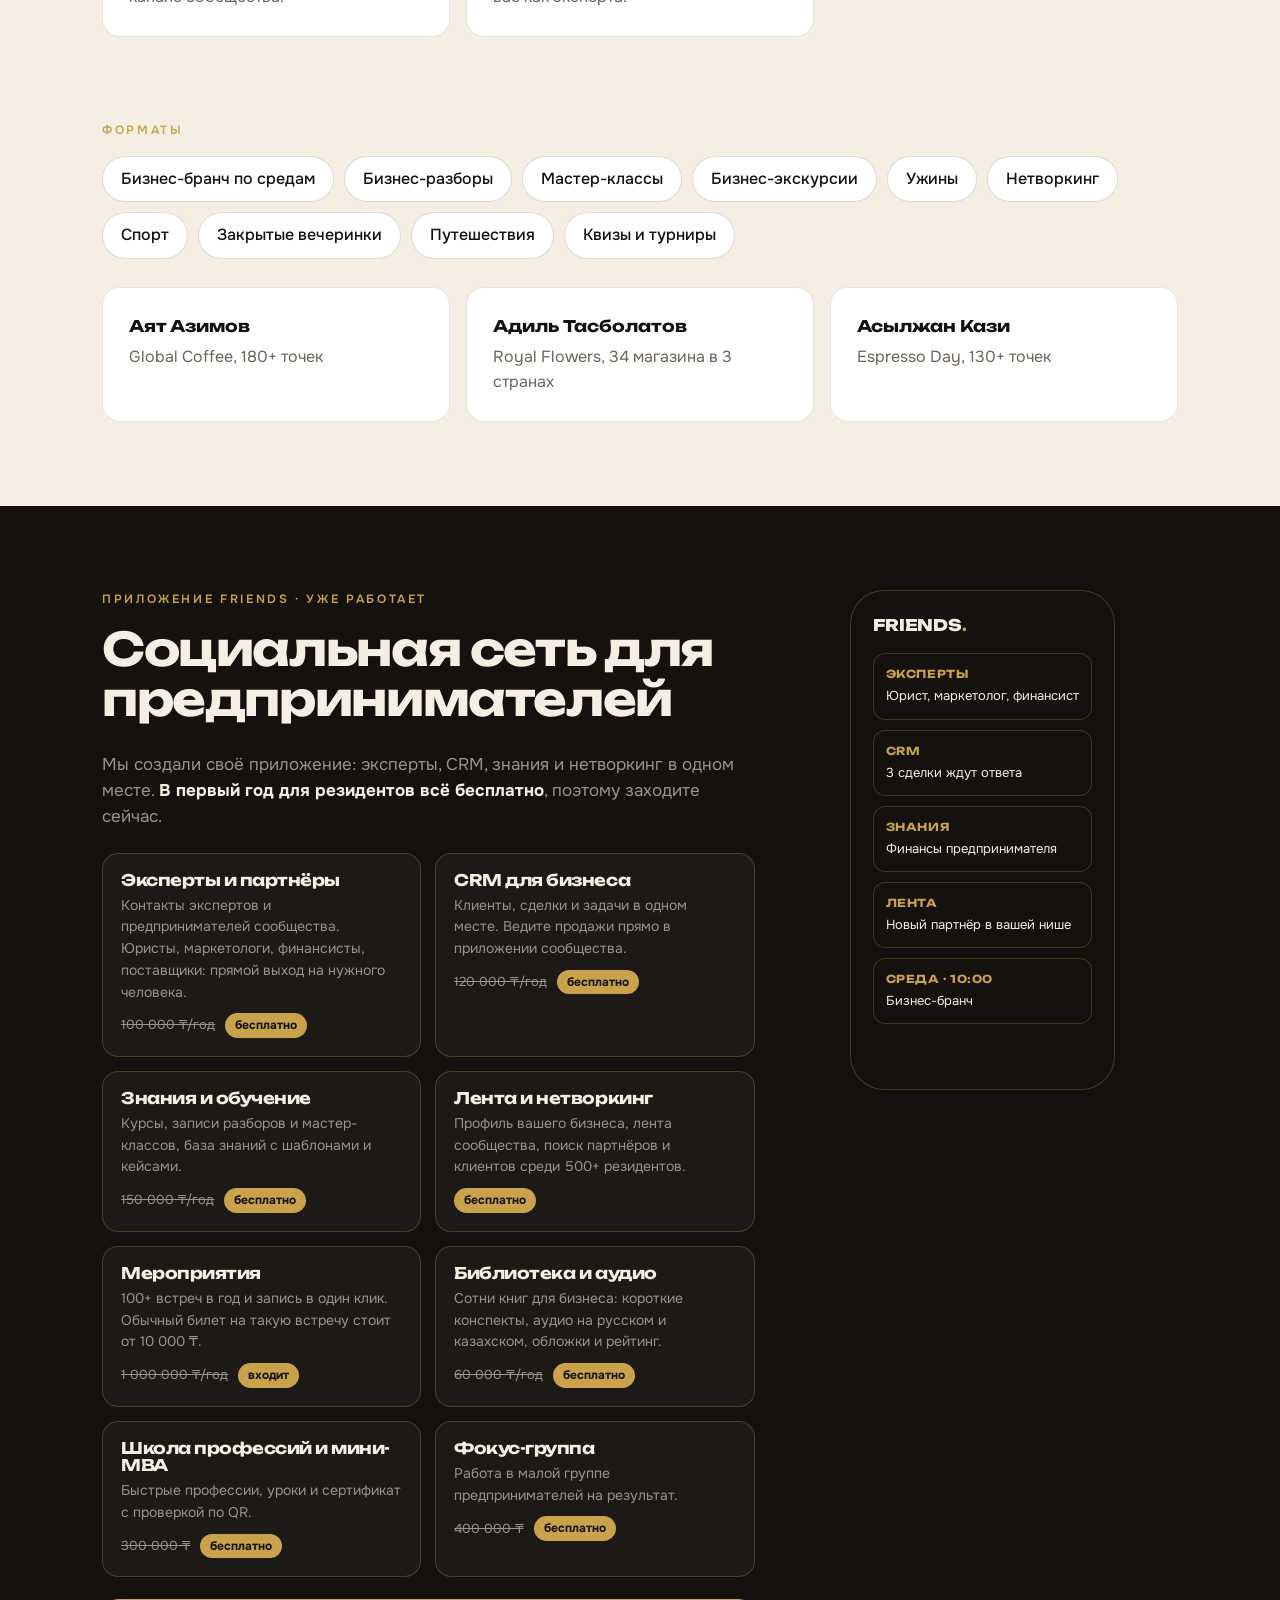
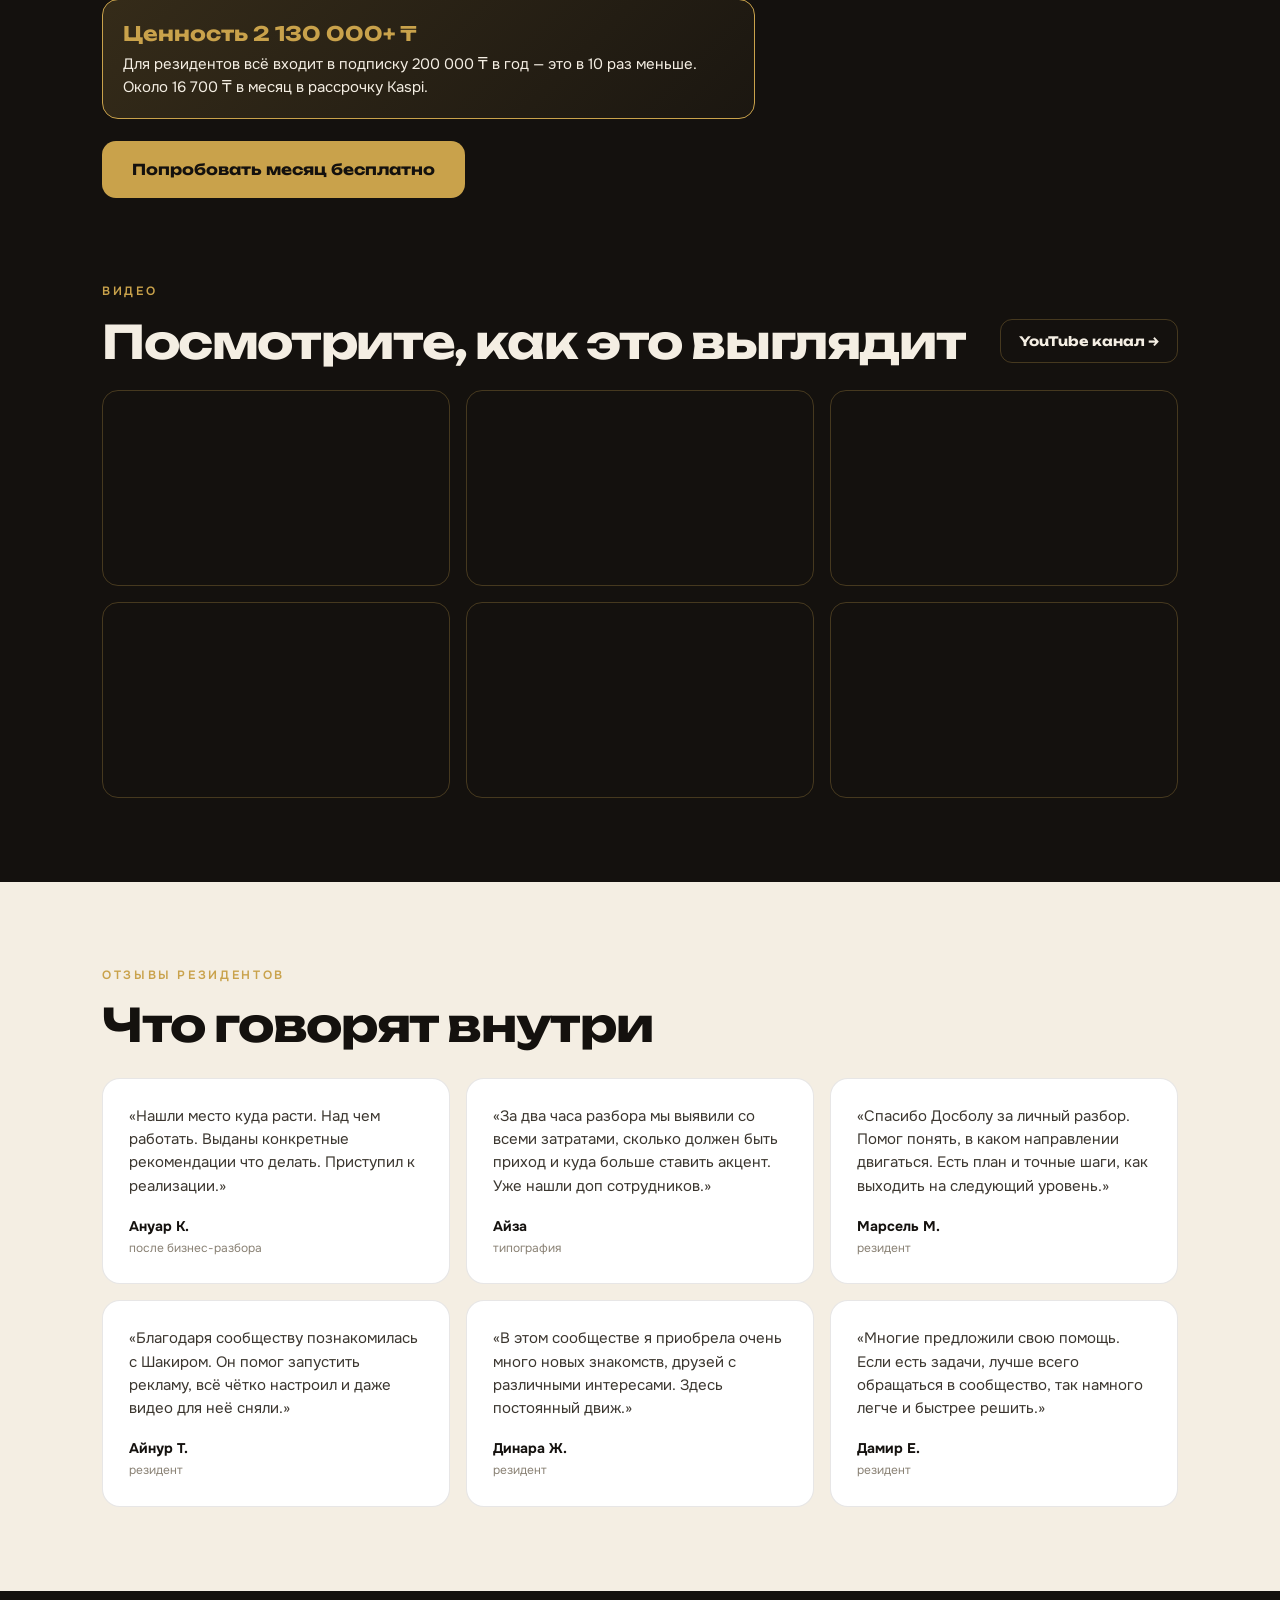
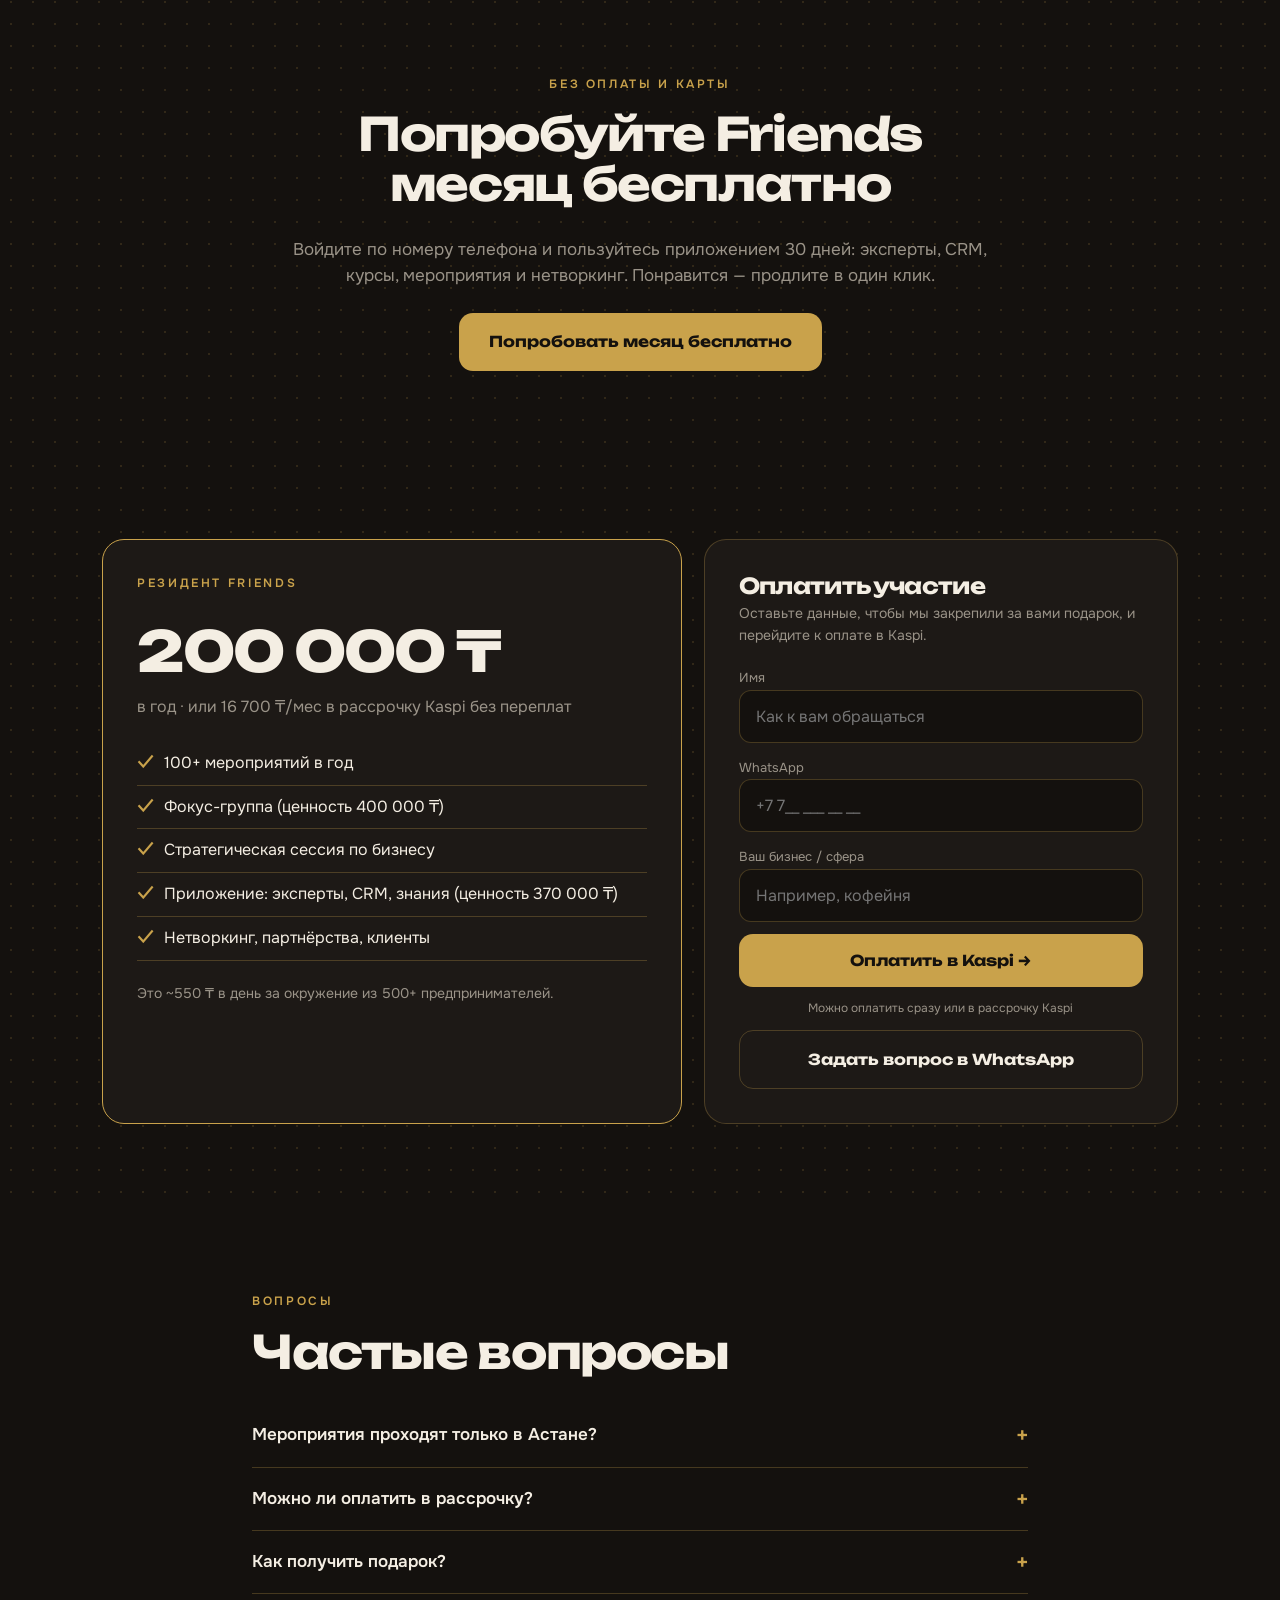
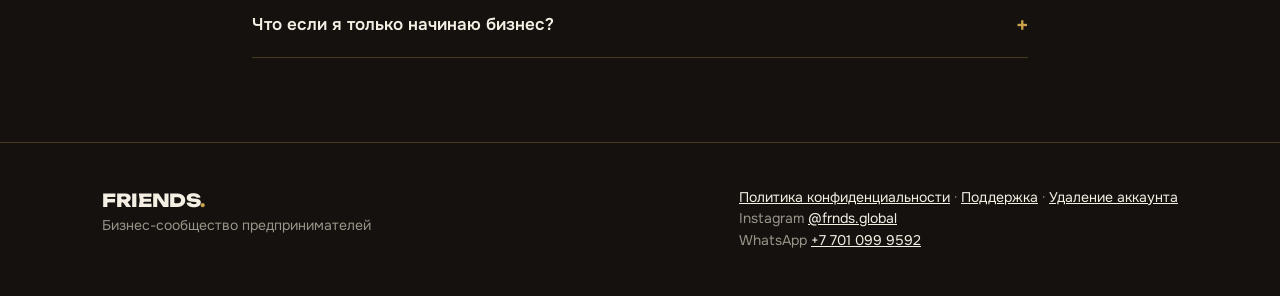
==== commit 98f8584e: "Landing: value 2 130 000+ with itemised events/library/school" ====
--- a/index.html
+++ b/index.html
@@ -226,7 +226,7 @@
 <script>!function(f,b,e,v,n,t,s){if(f.fbq)return;n=f.fbq=function(){n.callMethod?n.callMethod.apply(n,arguments):n.queue.push(arguments)};if(!f._fbq)f._fbq=n;n.push=n;n.loaded=!0;n.version='2.0';n.queue=[];t=b.createElement(e);t.async=!0;t.src=v;s=b.getElementsByTagName(e)[0];s.parentNode.insertBefore(t,s)}(window,document,'script','https://connect.facebook.net/en_US/fbevents.js');fbq('init','194551026765792');fbq('init','1106102117865663');fbq('track','PageView');</script>
 </head>
 <body>
-<div class="frx"> <nav><div class="wrap"> <div class="logo">FRIENDS<b>.</b></div> <span style="display:flex;gap:8px;align-items:center"><a href="kk/" class="lang" hreflang="kk">ҚАЗ</a><a href="live/" data-app-link class="btn sm"><span class="nl">Месяц бесплатно</span><span class="ns">Бесплатно</span></a></span> </div></nav> <header class="hero dots"> <div class="wrap"> <div class="ref" id="ref"> <div class="av" id="refAv">F</div> <div><small>Вас пригласил(а)</small><b id="refName">Друг сообщества</b></div> </div> <span class="eyebrow">Бизнес-сообщество предпринимателей Казахстана</span> <h1>Окружение, которое <span class="gold">растит</span> ваш бизнес</h1> <p class="lead">500+ предпринимателей, 100+ встреч в год, своё приложение для бизнеса, разборы, партнёрства и клиенты внутри сообщества. Вы покупаете не мероприятия, а доступ к людям, которые уже прошли ваш путь.</p> <div class="cta-row"> <a href="live/" data-app-link class="btn">Попробовать месяц бесплатно</a> <a href="#pay" class="btn ghost">Вступить за 200 000 ₸ / год</a> </div>  <div class="stats"> <div><b>500+</b><span>резидентов</span></div> <div><b>100+</b><span>мероприятий в год</span></div> <div><b>2 000 ₸</b><span>цена одного мероприятия</span></div> <div><b>16 700 ₸</b><span>в месяц в рассрочку Kaspi</span></div> </div> </div> </header> <section class="cream" id="about"> <div class="wrap"> <span class="eyebrow">Что вы получаете</span> <h2>Год в сильном окружении</h2> <div class="grid g3"> <div class="card"><span class="n">01</span><h3>Связи и партнёрства</h3><p class="muted">Знакомства с предпринимателями из десятков ниш. Новые клиенты, подрядчики и партнёры приходят изнутри.</p></div> <div class="card"><span class="n">02</span><h3>Разборы бизнеса</h3><p class="muted">Стратегическая сессия по финансам, маркетингу и продажам. Вы уходите с конкретным планом действий.</p></div> <div class="card"><span class="n">03</span><h3>Фокус-группа</h3><p class="muted">Работа в малой группе предпринимателей на результат. Ценность 400 000 ₸, для резидентов входит в подписку.</p></div> <div class="card"><span class="n">04</span><h3>100+ встреч в год</h3><p class="muted">Бизнес-бранчи каждую среду, мастер-классы, экскурсии, ужины, спорт и закрытые вечеринки.</p></div> <div class="card"><span class="n">05</span><h3>Закрытые чаты</h3><p class="muted">Задаёте вопрос и получаете помощь от сотен предпринимателей в тот же день.</p></div> <div class="card"><span class="n">06</span><h3>Обучение и знания</h3><p class="muted">Спикеры-практики, записи разборов, курсы и база знаний в приложении Friends.</p></div> <div class="card"><span class="n">07</span><h3>Подкаст и медиа</h3><p class="muted">Участие в подкасте DOSBOL &amp; FRIENDS, видео выходят на YouTube-канале сообщества.</p></div> <div class="card"><span class="n">08</span><h3>Репутация</h3><p class="muted">Статус резидента повышает доверие к вашему бизнесу и позиционирует вас как эксперта.</p></div> </div> </div> </section> <section class="cream" style="padding-top:0"> <div class="wrap"> <span class="eyebrow">Форматы</span> <div class="chips"> <span class="chip">Бизнес-бранч по средам</span><span class="chip">Бизнес-разборы</span><span class="chip">Мастер-классы</span><span class="chip">Бизнес-экскурсии</span><span class="chip">Ужины</span><span class="chip">Нетворкинг</span><span class="chip">Спорт</span><span class="chip">Закрытые вечеринки</span><span class="chip">Путешествия</span><span class="chip">Квизы и турниры</span> </div> <div class="names"> <div class="card"><b>Аят Азимов</b><span class="muted">Global Coffee, 180+ точек</span></div> <div class="card"><b>Адиль Тасболатов</b><span class="muted">Royal Flowers, 34 магазина в 3 странах</span></div> <div class="card"><b>Асылжан Кази</b><span class="muted">Espresso Day, 130+ точек</span></div> </div> </div> </section> <section> <div class="wrap app2"> <div> <span class="eyebrow">Приложение Friends · уже работает</span> <h2>Социальная сеть для предпринимателей</h2> <p class="muted" style="font-size:17px;margin-bottom:22px">Мы создали своё приложение: эксперты, CRM, знания и нетворкинг в одном месте. <b style="color:var(--cream)">В первый год для резидентов всё бесплатно</b>, поэтому заходите сейчас.</p> <div class="vals"> <div class="val"><h3>Эксперты и партнёры</h3><p>Контакты экспертов и предпринимателей сообщества. Юристы, маркетологи, финансисты, поставщики: прямой выход на нужного человека.</p><div class="pr"><s>100 000 ₸/год</s><b>бесплатно</b></div></div> <div class="val"><h3>CRM для бизнеса</h3><p>Клиенты, сделки и задачи в одном месте. Ведите продажи прямо в приложении сообщества.</p><div class="pr"><s>120 000 ₸/год</s><b>бесплатно</b></div></div> <div class="val"><h3>Знания и обучение</h3><p>Курсы, записи разборов и мастер-классов, база знаний с шаблонами и кейсами.</p><div class="pr"><s>150 000 ₸/год</s><b>бесплатно</b></div></div> <div class="val"><h3>Лента и нетворкинг</h3><p>Профиль вашего бизнеса, лента сообщества, поиск партнёров и клиентов среди 500+ резидентов.</p><div class="pr"><b>бесплатно</b></div></div> <div class="val"><h3>Мероприятия</h3><p>Календарь 100+ встреч в год и запись в один клик.</p><div class="pr"><b>для резидентов</b></div></div> <div class="val"><h3>Фокус-группа</h3><p>Работа в малой группе предпринимателей на результат.</p><div class="pr"><s>400 000 ₸</s><b>бесплатно</b></div></div> </div> <div class="total"><b>Ценность 770 000+ ₸</b>Для резидентов всё входит в подписку 200 000 ₸ в год. Это около 16 700 ₸ в месяц в рассрочку Kaspi.</div> <a href="live/" data-app-link class="btn">Попробовать месяц бесплатно</a> </div> <div class="phone dots"> <div class="logo" style="font-size:16px;margin-bottom:6px">FRIENDS<b>.</b></div> <div class="row"><b>ЭКСПЕРТЫ</b>Юрист, маркетолог, финансист</div> <div class="row"><b>CRM</b>3 сделки ждут ответа</div> <div class="row"><b>ЗНАНИЯ</b>Финансы предпринимателя</div> <div class="row"><b>ЛЕНТА</b>Новый партнёр в вашей нише</div> <div class="row"><b>СРЕДА · 10:00</b>Бизнес-бранч</div> </div> </div> </section> <section style="padding-top:0" id="vsec"> <div class="wrap"> <span class="eyebrow">Видео</span> <div class="yt" style="margin-bottom:24px"><h2 style="margin:0">Посмотрите, как это выглядит</h2><a class="btn ghost sm" href="https://www.youtube.com/@Podcast.Dosbol" target="_blank" rel="noopener">YouTube канал →</a></div> <div class="videos" id="videos"></div> </div> </section> <section class="cream"> <div class="wrap"> <span class="eyebrow">Отзывы резидентов</span> <h2>Что говорят внутри</h2> <div class="rev"> <div class="card"><p>«Нашли место куда расти. Над чем работать. Выданы конкретные рекомендации что делать. Приступил к реализации.»</p><b>Ануар К.</b><small>после бизнес-разбора</small></div> <div class="card"><p>«За два часа разбора мы выявили со всеми затратами, сколько должен быть приход и куда больше ставить акцент. Уже нашли доп сотрудников.»</p><b>Айза</b><small>типография</small></div> <div class="card"><p>«Спасибо Досболу за личный разбор. Помог понять, в каком направлении двигаться. Есть план и точные шаги, как выходить на следующий уровень.»</p><b>Марсель М.</b><small>резидент</small></div> <div class="card"><p>«Благодаря сообществу познакомилась с Шакиром. Он помог запустить рекламу, всё чётко настроил и даже видео для неё сняли.»</p><b>Айнур Т.</b><small>резидент</small></div> <div class="card"><p>«В этом сообществе я приобрела очень много новых знакомств, друзей с различными интересами. Здесь постоянный движ.»</p><b>Динара Ж.</b><small>резидент</small></div> <div class="card"><p>«Многие предложили свою помощь. Если есть задачи, лучше всего обращаться в сообщество, так намного легче и быстрее решить.»</p><b>Дамир Е.</b><small>резидент</small></div> </div> </div> </section> <section class="dots" id="trial"> <div class="wrap" style="text-align:center;max-width:760px"> <span class="eyebrow">Без оплаты и карты</span> <h2>Попробуйте Friends месяц бесплатно</h2> <p class="muted" style="font-size:17px;margin:12px auto 24px">Войдите по номеру телефона и пользуйтесь приложением 30 дней: эксперты, CRM, курсы, мероприятия и нетворкинг. Понравится — продлите в один клик.</p> <a href="live/" data-app-link class="btn">Попробовать месяц бесплатно</a> </div> </section> <section id="pay" class="dots"> <div class="wrap price"> <div class="pcard"> <span class="eyebrow">Резидент Friends</span> <div class="big">200 000 ₸</div> <div class="muted">в год · или 16 700 ₸/мес в рассрочку Kaspi без переплат</div> <ul> <li>100+ мероприятий в год</li> <li>Фокус-группа (ценность 400 000 ₸)</li> <li>Стратегическая сессия по бизнесу</li> <li>Приложение: эксперты, CRM, знания (ценность 370 000 ₸)</li> <li>Нетворкинг, партнёрства, клиенты</li> </ul> <p class="muted" style="font-size:14px">Это ~550 ₸ в день за окружение из 500+ предпринимателей.</p> </div> <div class="pcard" style="border-color:var(--line)"> <h3 style="font-size:22px;margin-bottom:6px">Оплатить участие</h3> <p class="muted" style="font-size:14px;margin-bottom:18px">Оставьте данные, чтобы мы закрепили за вами подарок, и перейдите к оплате в Kaspi.</p> <form id="frf"> <div><label>Имя</label><input name="name" required="" placeholder="Как к вам обращаться"></div> <div><label>WhatsApp</label><input name="phone" required="" type="tel" placeholder="+7 7__ ___ __ __"></div> <div><label>Ваш бизнес / сфера</label><input name="biz" placeholder="Например, кофейня"></div> <button class="btn" type="submit">Оплатить в Kaspi →</button> <p class="note">Можно оплатить сразу или в рассрочку Kaspi</p> </form> <a class="btn ghost" id="wa" style="width:100%;margin-top:12px" target="_blank" rel="noopener" href="https://wa.me/77010999592?text=%D0%97%D0%B4%D1%80%D0%B0%D0%B2%D1%81%D1%82%D0%B2%D1%83%D0%B9%D1%82%D0%B5!%20%D0%A5%D0%BE%D1%87%D1%83%20%D0%B2%D1%81%D1%82%D1%83%D0%BF%D0%B8%D1%82%D1%8C%20%D0%B2%20Friends">Задать вопрос в WhatsApp</a> </div> </div> </section> <section> <div class="wrap" style="max-width:820px"> <span class="eyebrow">Вопросы</span> <h2>Частые вопросы</h2> <details><summary>Мероприятия проходят только в Астане?</summary><p>Основные встречи проходят в Астане. Резиденты из других городов пользуются чатами, приложением, онлайн-форматами и приезжают на ключевые события.</p></details> <details><summary>Можно ли оплатить в рассрочку?</summary><p>Да, через Kaspi: около 16 700 ₸ в месяц без переплат.</p></details> <details><summary>Как получить подарок?</summary><p>Оплатите через эту страницу после заполнения формы. Менеджер свяжется с вами в WhatsApp и запишет на разбор.</p></details> <details><summary>Что если я только начинаю бизнес?</summary><p>В сообществе есть и начинающие, и опытные предприниматели. Начинающим окружение даёт больше всего: ответы на вопросы и людей, которые уже прошли этот путь.</p></details> </div> </section> <footer><div class="wrap"> <div><div class="logo" style="font-size:18px;color:var(--cream)">FRIENDS<b>.</b></div>Бизнес-сообщество предпринимателей</div> <div><a href="privacy.html">Политика конфиденциальности</a> · <a href="support.html">Поддержка</a> · <a href="delete-account.html">Удаление аккаунта</a><br>Instagram <a href="https://instagram.com/frnds.global" target="_blank" rel="noopener">@frnds.global</a><br>WhatsApp <a href="https://wa.me/77010999592" target="_blank" rel="noopener">+7 701 099 9592</a></div> </div></footer> <div class="ov" id="ov"><div><div class="logo" style="font-size:28px;margin-bottom:16px">FRIENDS<b>.</b></div><h3>Заявка принята</h3><p class="muted">Переходим к оплате в Kaspi…</p></div></div> </div> <script>
+<div class="frx"> <nav><div class="wrap"> <div class="logo">FRIENDS<b>.</b></div> <span style="display:flex;gap:8px;align-items:center"><a href="kk/" class="lang" hreflang="kk">ҚАЗ</a><a href="live/" data-app-link class="btn sm"><span class="nl">Месяц бесплатно</span><span class="ns">Бесплатно</span></a></span> </div></nav> <header class="hero dots"> <div class="wrap"> <div class="ref" id="ref"> <div class="av" id="refAv">F</div> <div><small>Вас пригласил(а)</small><b id="refName">Друг сообщества</b></div> </div> <span class="eyebrow">Бизнес-сообщество предпринимателей Казахстана</span> <h1>Окружение, которое <span class="gold">растит</span> ваш бизнес</h1> <p class="lead">500+ предпринимателей, 100+ встреч в год, своё приложение для бизнеса, разборы, партнёрства и клиенты внутри сообщества. Вы покупаете не мероприятия, а доступ к людям, которые уже прошли ваш путь.</p> <div class="cta-row"> <a href="live/" data-app-link class="btn">Попробовать месяц бесплатно</a> <a href="#pay" class="btn ghost">Вступить за 200 000 ₸ / год</a> </div>  <div class="stats"> <div><b>500+</b><span>резидентов</span></div> <div><b>100+</b><span>мероприятий в год</span></div> <div><b>2 000 ₸</b><span>цена одного мероприятия</span></div> <div><b>16 700 ₸</b><span>в месяц в рассрочку Kaspi</span></div> </div> </div> </header> <section class="cream" id="about"> <div class="wrap"> <span class="eyebrow">Что вы получаете</span> <h2>Год в сильном окружении</h2> <div class="grid g3"> <div class="card"><span class="n">01</span><h3>Связи и партнёрства</h3><p class="muted">Знакомства с предпринимателями из десятков ниш. Новые клиенты, подрядчики и партнёры приходят изнутри.</p></div> <div class="card"><span class="n">02</span><h3>Разборы бизнеса</h3><p class="muted">Стратегическая сессия по финансам, маркетингу и продажам. Вы уходите с конкретным планом действий.</p></div> <div class="card"><span class="n">03</span><h3>Фокус-группа</h3><p class="muted">Работа в малой группе предпринимателей на результат. Ценность 400 000 ₸, для резидентов входит в подписку.</p></div> <div class="card"><span class="n">04</span><h3>100+ встреч в год</h3><p class="muted">Бизнес-бранчи каждую среду, мастер-классы, экскурсии, ужины, спорт и закрытые вечеринки.</p></div> <div class="card"><span class="n">05</span><h3>Закрытые чаты</h3><p class="muted">Задаёте вопрос и получаете помощь от сотен предпринимателей в тот же день.</p></div> <div class="card"><span class="n">06</span><h3>Обучение и знания</h3><p class="muted">Спикеры-практики, записи разборов, курсы и база знаний в приложении Friends.</p></div> <div class="card"><span class="n">07</span><h3>Подкаст и медиа</h3><p class="muted">Участие в подкасте DOSBOL &amp; FRIENDS, видео выходят на YouTube-канале сообщества.</p></div> <div class="card"><span class="n">08</span><h3>Репутация</h3><p class="muted">Статус резидента повышает доверие к вашему бизнесу и позиционирует вас как эксперта.</p></div> </div> </div> </section> <section class="cream" style="padding-top:0"> <div class="wrap"> <span class="eyebrow">Форматы</span> <div class="chips"> <span class="chip">Бизнес-бранч по средам</span><span class="chip">Бизнес-разборы</span><span class="chip">Мастер-классы</span><span class="chip">Бизнес-экскурсии</span><span class="chip">Ужины</span><span class="chip">Нетворкинг</span><span class="chip">Спорт</span><span class="chip">Закрытые вечеринки</span><span class="chip">Путешествия</span><span class="chip">Квизы и турниры</span> </div> <div class="names"> <div class="card"><b>Аят Азимов</b><span class="muted">Global Coffee, 180+ точек</span></div> <div class="card"><b>Адиль Тасболатов</b><span class="muted">Royal Flowers, 34 магазина в 3 странах</span></div> <div class="card"><b>Асылжан Кази</b><span class="muted">Espresso Day, 130+ точек</span></div> </div> </div> </section> <section> <div class="wrap app2"> <div> <span class="eyebrow">Приложение Friends · уже работает</span> <h2>Социальная сеть для предпринимателей</h2> <p class="muted" style="font-size:17px;margin-bottom:22px">Мы создали своё приложение: эксперты, CRM, знания и нетворкинг в одном месте. <b style="color:var(--cream)">В первый год для резидентов всё бесплатно</b>, поэтому заходите сейчас.</p> <div class="vals"> <div class="val"><h3>Эксперты и партнёры</h3><p>Контакты экспертов и предпринимателей сообщества. Юристы, маркетологи, финансисты, поставщики: прямой выход на нужного человека.</p><div class="pr"><s>100 000 ₸/год</s><b>бесплатно</b></div></div> <div class="val"><h3>CRM для бизнеса</h3><p>Клиенты, сделки и задачи в одном месте. Ведите продажи прямо в приложении сообщества.</p><div class="pr"><s>120 000 ₸/год</s><b>бесплатно</b></div></div> <div class="val"><h3>Знания и обучение</h3><p>Курсы, записи разборов и мастер-классов, база знаний с шаблонами и кейсами.</p><div class="pr"><s>150 000 ₸/год</s><b>бесплатно</b></div></div> <div class="val"><h3>Лента и нетворкинг</h3><p>Профиль вашего бизнеса, лента сообщества, поиск партнёров и клиентов среди 500+ резидентов.</p><div class="pr"><b>бесплатно</b></div></div> <div class="val"><h3>Мероприятия</h3><p>100+ встреч в год и запись в один клик. Обычный билет на такую встречу стоит от 10 000 ₸.</p><div class="pr"><s>1 000 000 ₸/год</s><b>входит</b></div></div> <div class="val"><h3>Библиотека и аудио</h3><p>Сотни книг для бизнеса: короткие конспекты, аудио на русском и казахском, обложки и рейтинг.</p><div class="pr"><s>60 000 ₸/год</s><b>бесплатно</b></div></div> <div class="val"><h3>Школа профессий и мини-MBA</h3><p>Быстрые профессии, уроки и сертификат с проверкой по QR.</p><div class="pr"><s>300 000 ₸</s><b>бесплатно</b></div></div> <div class="val"><h3>Фокус-группа</h3><p>Работа в малой группе предпринимателей на результат.</p><div class="pr"><s>400 000 ₸</s><b>бесплатно</b></div></div> </div> <div class="total"><b>Ценность 2 130 000+ ₸</b>Для резидентов всё входит в подписку 200 000 ₸ в год — это в 10 раз меньше. Около 16 700 ₸ в месяц в рассрочку Kaspi.</div> <a href="live/" data-app-link class="btn">Попробовать месяц бесплатно</a> </div> <div class="phone dots"> <div class="logo" style="font-size:16px;margin-bottom:6px">FRIENDS<b>.</b></div> <div class="row"><b>ЭКСПЕРТЫ</b>Юрист, маркетолог, финансист</div> <div class="row"><b>CRM</b>3 сделки ждут ответа</div> <div class="row"><b>ЗНАНИЯ</b>Финансы предпринимателя</div> <div class="row"><b>ЛЕНТА</b>Новый партнёр в вашей нише</div> <div class="row"><b>СРЕДА · 10:00</b>Бизнес-бранч</div> </div> </div> </section> <section style="padding-top:0" id="vsec"> <div class="wrap"> <span class="eyebrow">Видео</span> <div class="yt" style="margin-bottom:24px"><h2 style="margin:0">Посмотрите, как это выглядит</h2><a class="btn ghost sm" href="https://www.youtube.com/@Podcast.Dosbol" target="_blank" rel="noopener">YouTube канал →</a></div> <div class="videos" id="videos"></div> </div> </section> <section class="cream"> <div class="wrap"> <span class="eyebrow">Отзывы резидентов</span> <h2>Что говорят внутри</h2> <div class="rev"> <div class="card"><p>«Нашли место куда расти. Над чем работать. Выданы конкретные рекомендации что делать. Приступил к реализации.»</p><b>Ануар К.</b><small>после бизнес-разбора</small></div> <div class="card"><p>«За два часа разбора мы выявили со всеми затратами, сколько должен быть приход и куда больше ставить акцент. Уже нашли доп сотрудников.»</p><b>Айза</b><small>типография</small></div> <div class="card"><p>«Спасибо Досболу за личный разбор. Помог понять, в каком направлении двигаться. Есть план и точные шаги, как выходить на следующий уровень.»</p><b>Марсель М.</b><small>резидент</small></div> <div class="card"><p>«Благодаря сообществу познакомилась с Шакиром. Он помог запустить рекламу, всё чётко настроил и даже видео для неё сняли.»</p><b>Айнур Т.</b><small>резидент</small></div> <div class="card"><p>«В этом сообществе я приобрела очень много новых знакомств, друзей с различными интересами. Здесь постоянный движ.»</p><b>Динара Ж.</b><small>резидент</small></div> <div class="card"><p>«Многие предложили свою помощь. Если есть задачи, лучше всего обращаться в сообщество, так намного легче и быстрее решить.»</p><b>Дамир Е.</b><small>резидент</small></div> </div> </div> </section> <section class="dots" id="trial"> <div class="wrap" style="text-align:center;max-width:760px"> <span class="eyebrow">Без оплаты и карты</span> <h2>Попробуйте Friends месяц бесплатно</h2> <p class="muted" style="font-size:17px;margin:12px auto 24px">Войдите по номеру телефона и пользуйтесь приложением 30 дней: эксперты, CRM, курсы, мероприятия и нетворкинг. Понравится — продлите в один клик.</p> <a href="live/" data-app-link class="btn">Попробовать месяц бесплатно</a> </div> </section> <section id="pay" class="dots"> <div class="wrap price"> <div class="pcard"> <span class="eyebrow">Резидент Friends</span> <div class="big">200 000 ₸</div> <div class="muted">в год · или 16 700 ₸/мес в рассрочку Kaspi без переплат</div> <ul> <li>100+ мероприятий в год</li> <li>Фокус-группа (ценность 400 000 ₸)</li> <li>Стратегическая сессия по бизнесу</li> <li>Приложение: эксперты, CRM, знания (ценность 370 000 ₸)</li> <li>Нетворкинг, партнёрства, клиенты</li> </ul> <p class="muted" style="font-size:14px">Это ~550 ₸ в день за окружение из 500+ предпринимателей.</p> </div> <div class="pcard" style="border-color:var(--line)"> <h3 style="font-size:22px;margin-bottom:6px">Оплатить участие</h3> <p class="muted" style="font-size:14px;margin-bottom:18px">Оставьте данные, чтобы мы закрепили за вами подарок, и перейдите к оплате в Kaspi.</p> <form id="frf"> <div><label>Имя</label><input name="name" required="" placeholder="Как к вам обращаться"></div> <div><label>WhatsApp</label><input name="phone" required="" type="tel" placeholder="+7 7__ ___ __ __"></div> <div><label>Ваш бизнес / сфера</label><input name="biz" placeholder="Например, кофейня"></div> <button class="btn" type="submit">Оплатить в Kaspi →</button> <p class="note">Можно оплатить сразу или в рассрочку Kaspi</p> </form> <a class="btn ghost" id="wa" style="width:100%;margin-top:12px" target="_blank" rel="noopener" href="https://wa.me/77010999592?text=%D0%97%D0%B4%D1%80%D0%B0%D0%B2%D1%81%D1%82%D0%B2%D1%83%D0%B9%D1%82%D0%B5!%20%D0%A5%D0%BE%D1%87%D1%83%20%D0%B2%D1%81%D1%82%D1%83%D0%BF%D0%B8%D1%82%D1%8C%20%D0%B2%20Friends">Задать вопрос в WhatsApp</a> </div> </div> </section> <section> <div class="wrap" style="max-width:820px"> <span class="eyebrow">Вопросы</span> <h2>Частые вопросы</h2> <details><summary>Мероприятия проходят только в Астане?</summary><p>Основные встречи проходят в Астане. Резиденты из других городов пользуются чатами, приложением, онлайн-форматами и приезжают на ключевые события.</p></details> <details><summary>Можно ли оплатить в рассрочку?</summary><p>Да, через Kaspi: около 16 700 ₸ в месяц без переплат.</p></details> <details><summary>Как получить подарок?</summary><p>Оплатите через эту страницу после заполнения формы. Менеджер свяжется с вами в WhatsApp и запишет на разбор.</p></details> <details><summary>Что если я только начинаю бизнес?</summary><p>В сообществе есть и начинающие, и опытные предприниматели. Начинающим окружение даёт больше всего: ответы на вопросы и людей, которые уже прошли этот путь.</p></details> </div> </section> <footer><div class="wrap"> <div><div class="logo" style="font-size:18px;color:var(--cream)">FRIENDS<b>.</b></div>Бизнес-сообщество предпринимателей</div> <div><a href="privacy.html">Политика конфиденциальности</a> · <a href="support.html">Поддержка</a> · <a href="delete-account.html">Удаление аккаунта</a><br>Instagram <a href="https://instagram.com/frnds.global" target="_blank" rel="noopener">@frnds.global</a><br>WhatsApp <a href="https://wa.me/77010999592" target="_blank" rel="noopener">+7 701 099 9592</a></div> </div></footer> <div class="ov" id="ov"><div><div class="logo" style="font-size:28px;margin-bottom:16px">FRIENDS<b>.</b></div><h3>Заявка принята</h3><p class="muted">Переходим к оплате в Kaspi…</p></div></div> </div> <script>
 (function(){
 var KASPI = "https://pay.kaspi.kz/pay/0ygfmtdw";
 var APP = "live/";
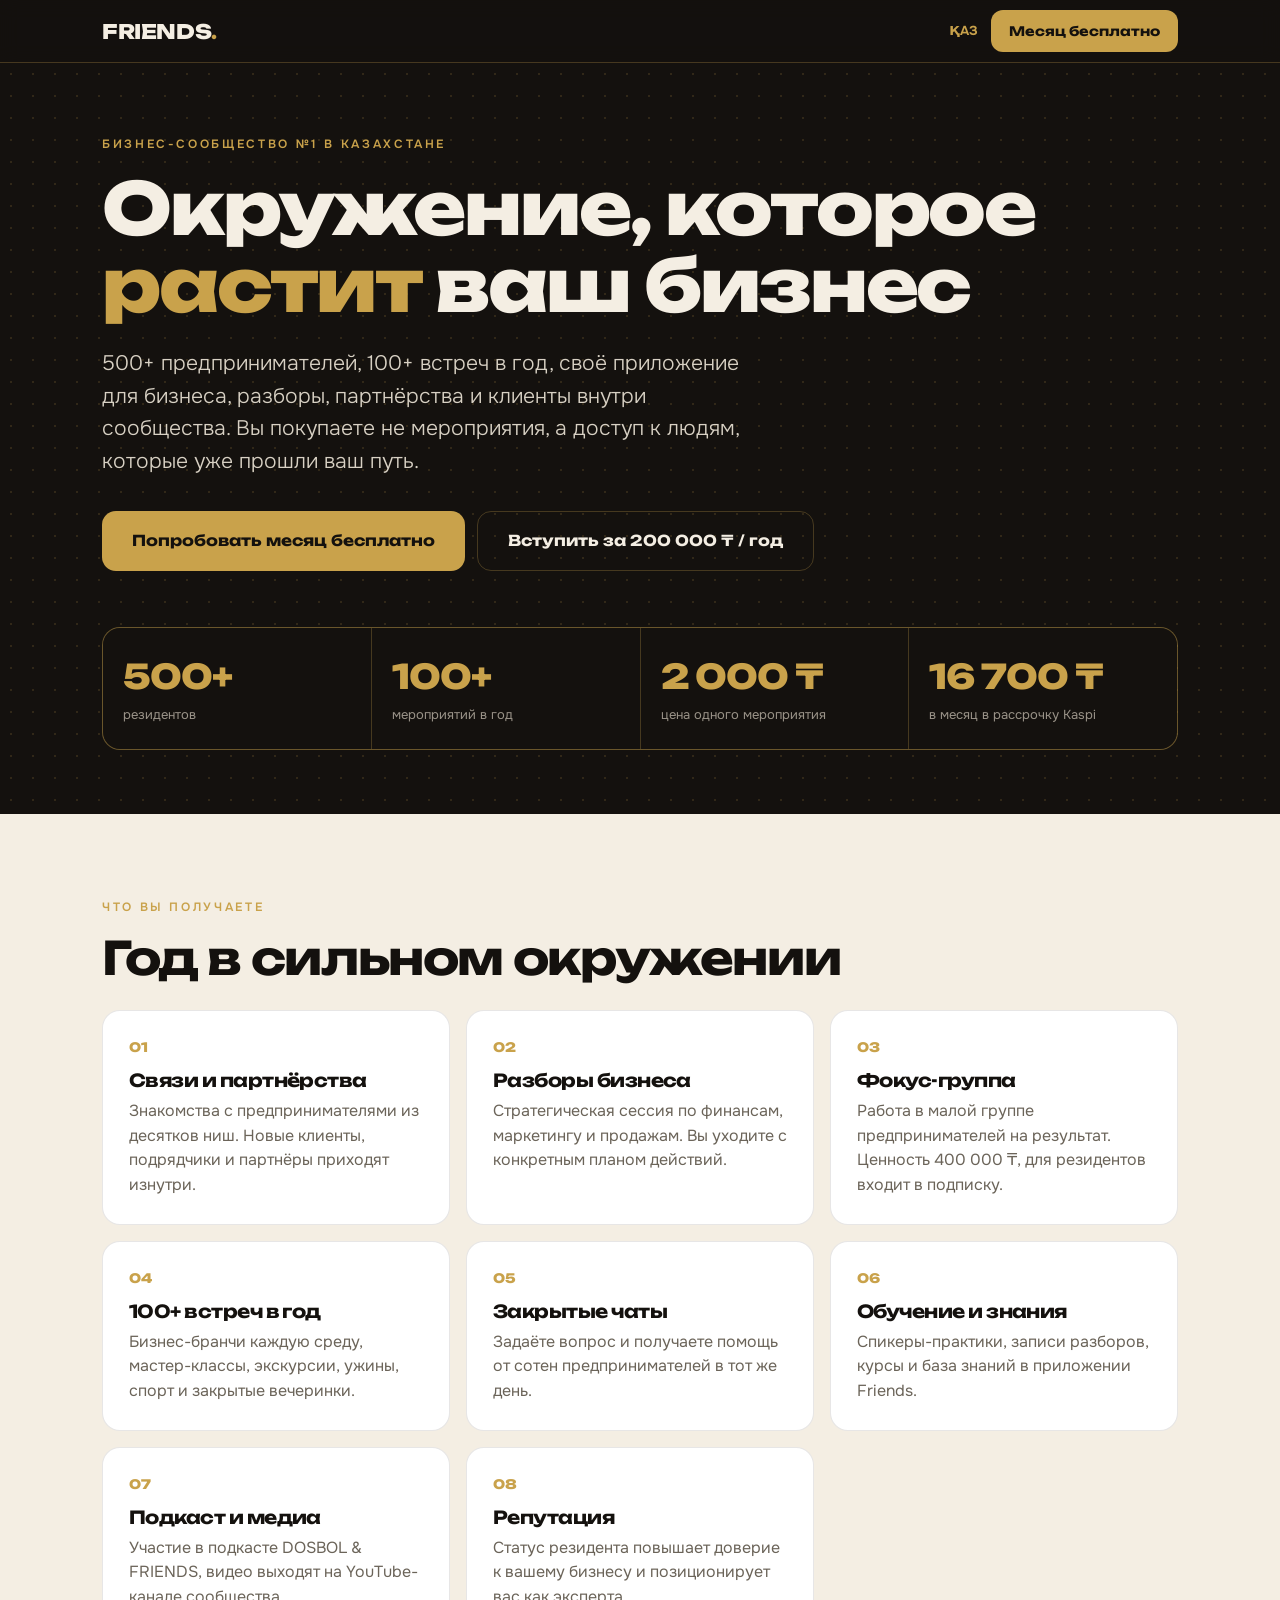
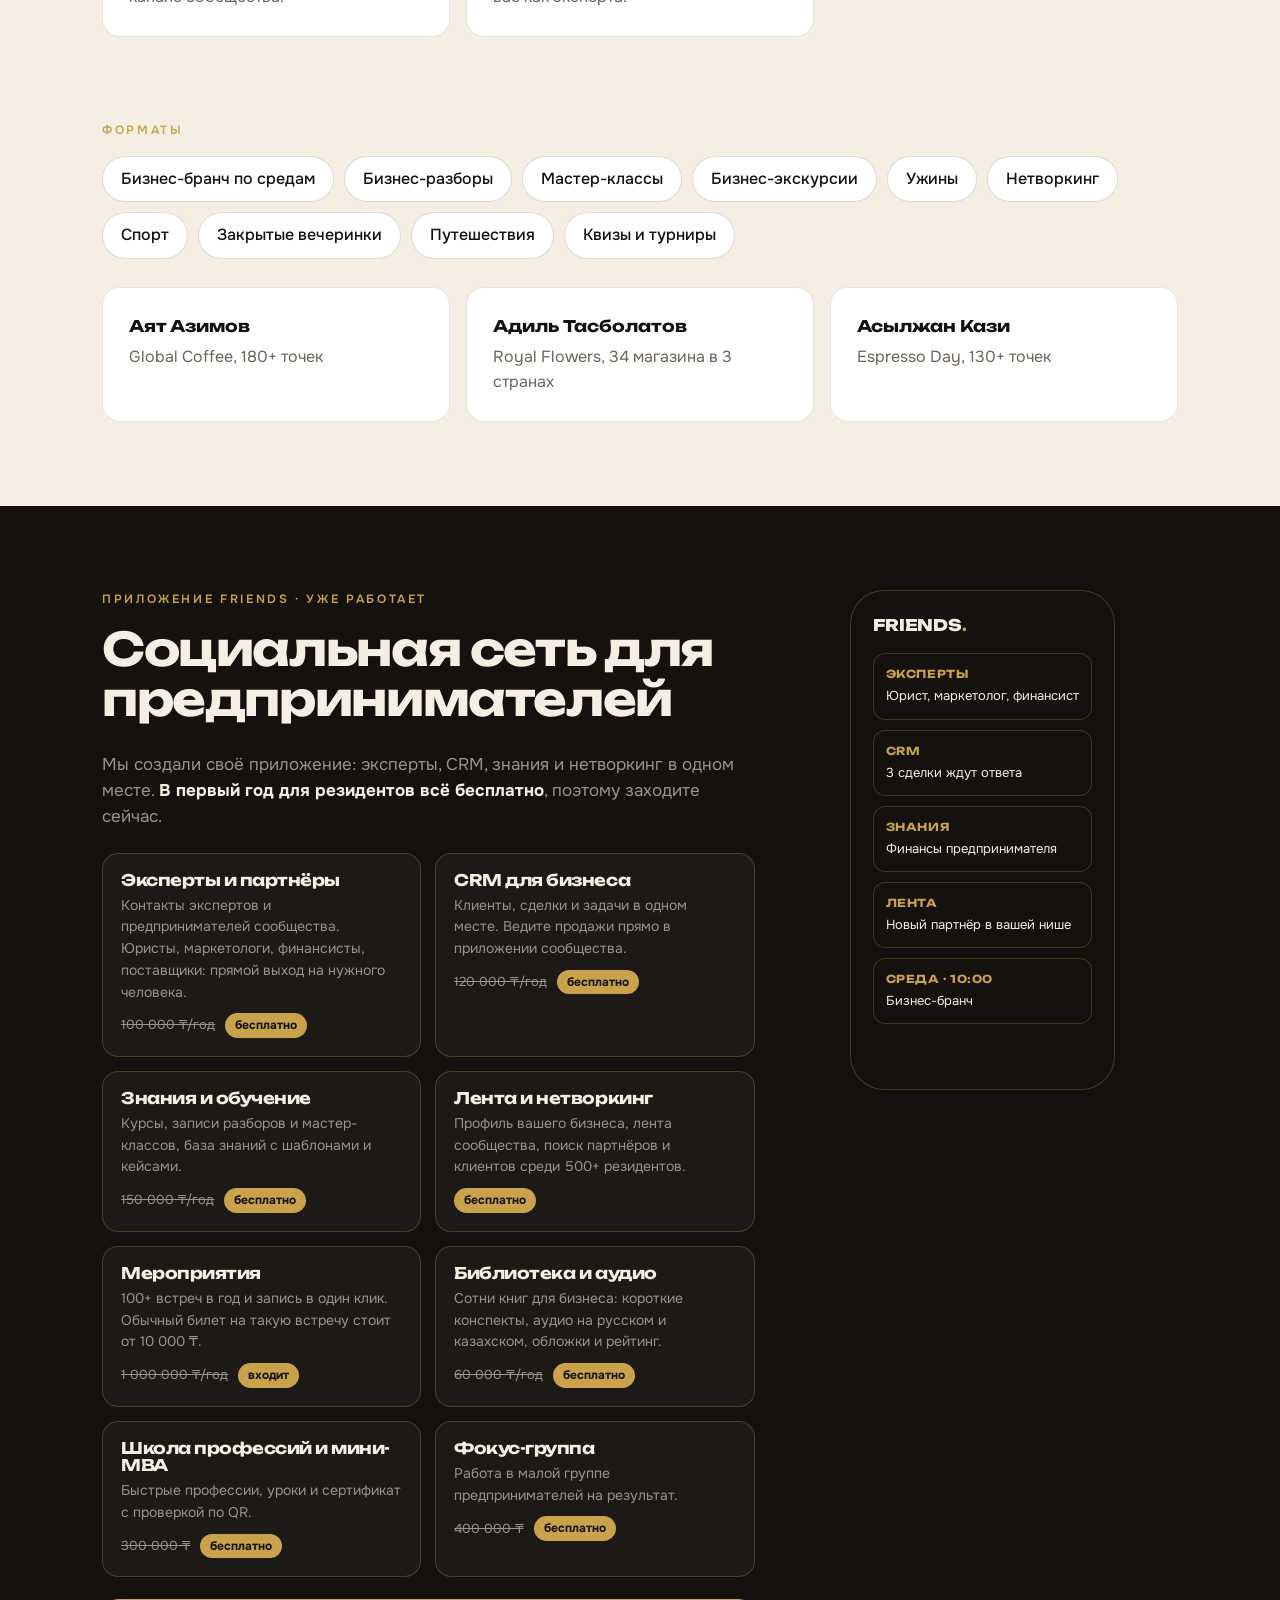
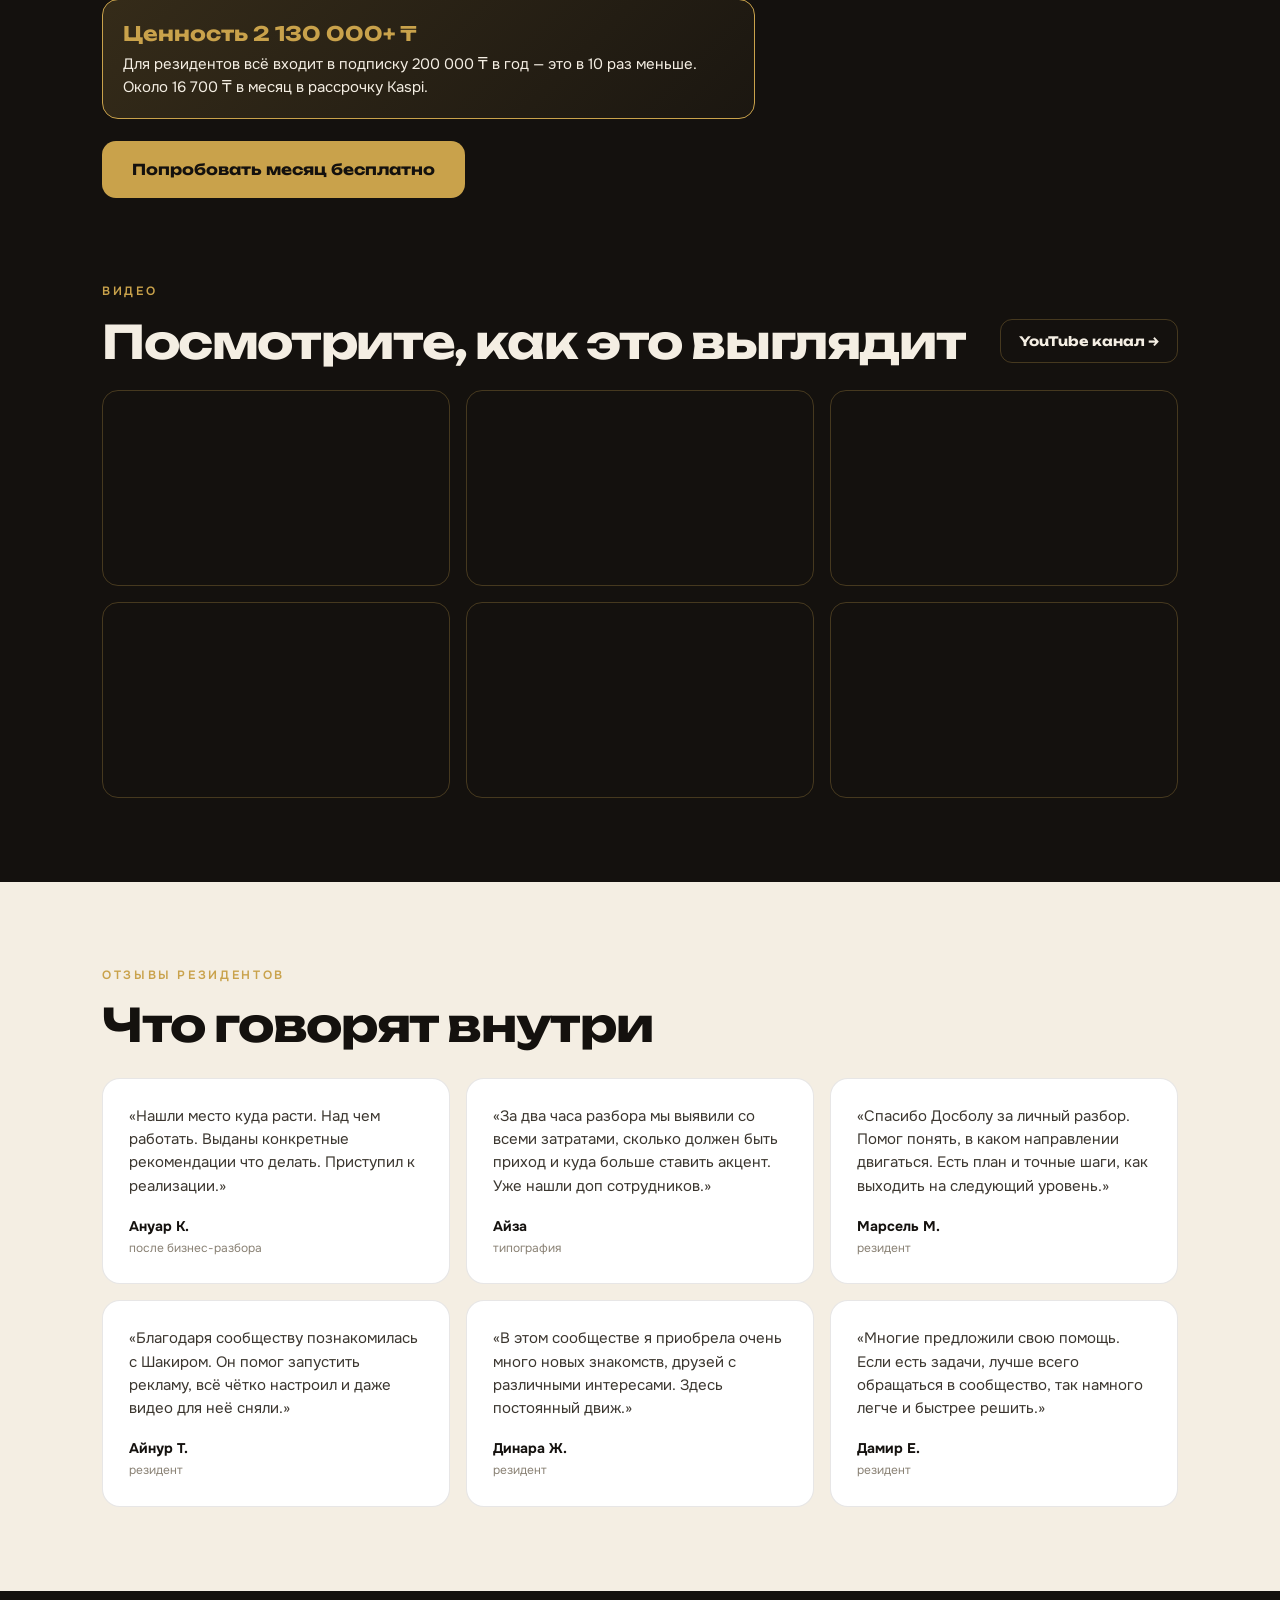
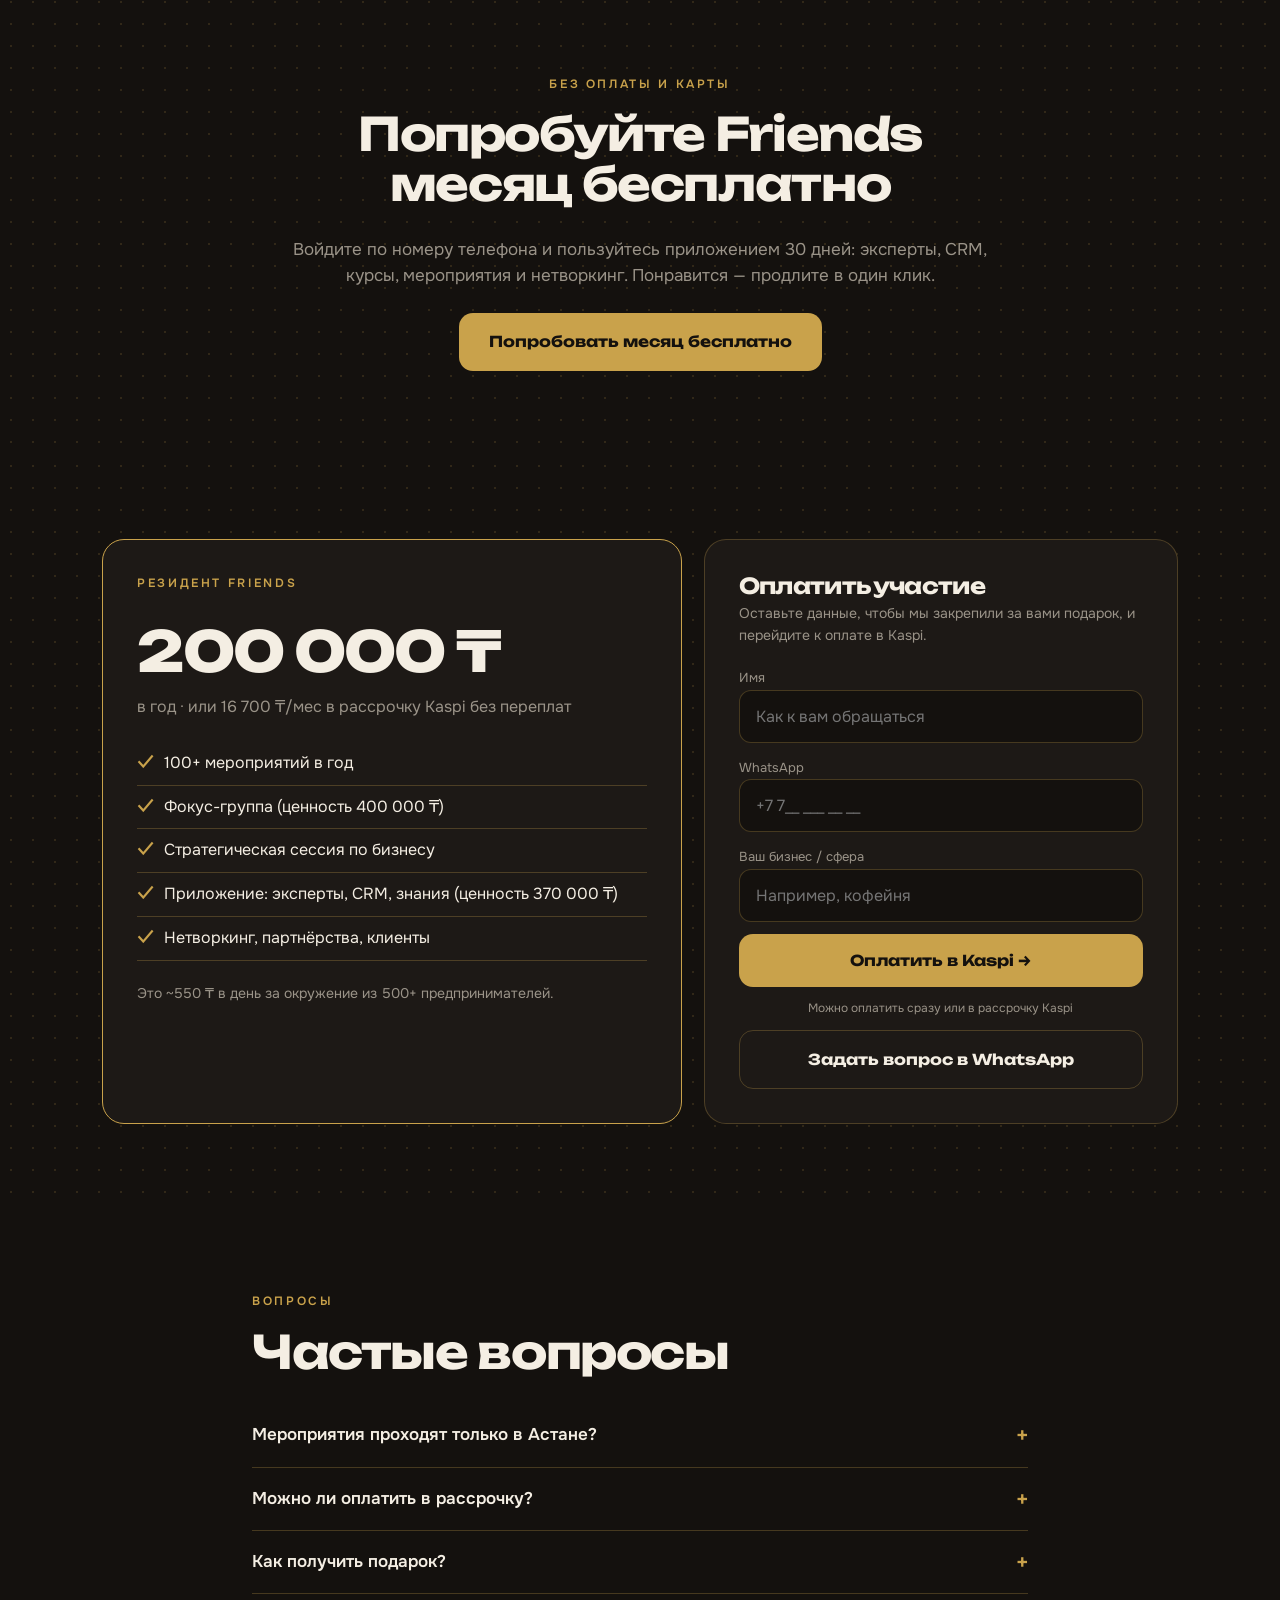
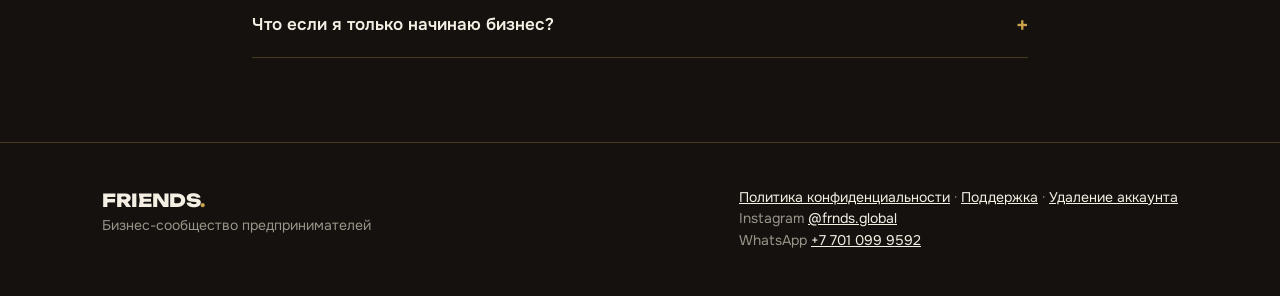
==== commit ad5ea71b: "Header: Business community №1 in Kazakhstan (landing ru/kk, app footer)" ====
--- a/index.html
+++ b/index.html
@@ -226,11 +226,11 @@
 <script>!function(f,b,e,v,n,t,s){if(f.fbq)return;n=f.fbq=function(){n.callMethod?n.callMethod.apply(n,arguments):n.queue.push(arguments)};if(!f._fbq)f._fbq=n;n.push=n;n.loaded=!0;n.version='2.0';n.queue=[];t=b.createElement(e);t.async=!0;t.src=v;s=b.getElementsByTagName(e)[0];s.parentNode.insertBefore(t,s)}(window,document,'script','https://connect.facebook.net/en_US/fbevents.js');fbq('init','194551026765792');fbq('init','1106102117865663');fbq('track','PageView');</script>
 </head>
 <body>
-<div class="frx"> <nav><div class="wrap"> <div class="logo">FRIENDS<b>.</b></div> <span style="display:flex;gap:8px;align-items:center"><a href="kk/" class="lang" hreflang="kk">ҚАЗ</a><a href="live/" data-app-link class="btn sm"><span class="nl">Месяц бесплатно</span><span class="ns">Бесплатно</span></a></span> </div></nav> <header class="hero dots"> <div class="wrap"> <div class="ref" id="ref"> <div class="av" id="refAv">F</div> <div><small>Вас пригласил(а)</small><b id="refName">Друг сообщества</b></div> </div> <span class="eyebrow">Бизнес-сообщество предпринимателей Казахстана</span> <h1>Окружение, которое <span class="gold">растит</span> ваш бизнес</h1> <p class="lead">500+ предпринимателей, 100+ встреч в год, своё приложение для бизнеса, разборы, партнёрства и клиенты внутри сообщества. Вы покупаете не мероприятия, а доступ к людям, которые уже прошли ваш путь.</p> <div class="cta-row"> <a href="live/" data-app-link class="btn">Попробовать месяц бесплатно</a> <a href="#pay" class="btn ghost">Вступить за 200 000 ₸ / год</a> </div>  <div class="stats"> <div><b>500+</b><span>резидентов</span></div> <div><b>100+</b><span>мероприятий в год</span></div> <div><b>2 000 ₸</b><span>цена одного мероприятия</span></div> <div><b>16 700 ₸</b><span>в месяц в рассрочку Kaspi</span></div> </div> </div> </header> <section class="cream" id="about"> <div class="wrap"> <span class="eyebrow">Что вы получаете</span> <h2>Год в сильном окружении</h2> <div class="grid g3"> <div class="card"><span class="n">01</span><h3>Связи и партнёрства</h3><p class="muted">Знакомства с предпринимателями из десятков ниш. Новые клиенты, подрядчики и партнёры приходят изнутри.</p></div> <div class="card"><span class="n">02</span><h3>Разборы бизнеса</h3><p class="muted">Стратегическая сессия по финансам, маркетингу и продажам. Вы уходите с конкретным планом действий.</p></div> <div class="card"><span class="n">03</span><h3>Фокус-группа</h3><p class="muted">Работа в малой группе предпринимателей на результат. Ценность 400 000 ₸, для резидентов входит в подписку.</p></div> <div class="card"><span class="n">04</span><h3>100+ встреч в год</h3><p class="muted">Бизнес-бранчи каждую среду, мастер-классы, экскурсии, ужины, спорт и закрытые вечеринки.</p></div> <div class="card"><span class="n">05</span><h3>Закрытые чаты</h3><p class="muted">Задаёте вопрос и получаете помощь от сотен предпринимателей в тот же день.</p></div> <div class="card"><span class="n">06</span><h3>Обучение и знания</h3><p class="muted">Спикеры-практики, записи разборов, курсы и база знаний в приложении Friends.</p></div> <div class="card"><span class="n">07</span><h3>Подкаст и медиа</h3><p class="muted">Участие в подкасте DOSBOL &amp; FRIENDS, видео выходят на YouTube-канале сообщества.</p></div> <div class="card"><span class="n">08</span><h3>Репутация</h3><p class="muted">Статус резидента повышает доверие к вашему бизнесу и позиционирует вас как эксперта.</p></div> </div> </div> </section> <section class="cream" style="padding-top:0"> <div class="wrap"> <span class="eyebrow">Форматы</span> <div class="chips"> <span class="chip">Бизнес-бранч по средам</span><span class="chip">Бизнес-разборы</span><span class="chip">Мастер-классы</span><span class="chip">Бизнес-экскурсии</span><span class="chip">Ужины</span><span class="chip">Нетворкинг</span><span class="chip">Спорт</span><span class="chip">Закрытые вечеринки</span><span class="chip">Путешествия</span><span class="chip">Квизы и турниры</span> </div> <div class="names"> <div class="card"><b>Аят Азимов</b><span class="muted">Global Coffee, 180+ точек</span></div> <div class="card"><b>Адиль Тасболатов</b><span class="muted">Royal Flowers, 34 магазина в 3 странах</span></div> <div class="card"><b>Асылжан Кази</b><span class="muted">Espresso Day, 130+ точек</span></div> </div> </div> </section> <section> <div class="wrap app2"> <div> <span class="eyebrow">Приложение Friends · уже работает</span> <h2>Социальная сеть для предпринимателей</h2> <p class="muted" style="font-size:17px;margin-bottom:22px">Мы создали своё приложение: эксперты, CRM, знания и нетворкинг в одном месте. <b style="color:var(--cream)">В первый год для резидентов всё бесплатно</b>, поэтому заходите сейчас.</p> <div class="vals"> <div class="val"><h3>Эксперты и партнёры</h3><p>Контакты экспертов и предпринимателей сообщества. Юристы, маркетологи, финансисты, поставщики: прямой выход на нужного человека.</p><div class="pr"><s>100 000 ₸/год</s><b>бесплатно</b></div></div> <div class="val"><h3>CRM для бизнеса</h3><p>Клиенты, сделки и задачи в одном месте. Ведите продажи прямо в приложении сообщества.</p><div class="pr"><s>120 000 ₸/год</s><b>бесплатно</b></div></div> <div class="val"><h3>Знания и обучение</h3><p>Курсы, записи разборов и мастер-классов, база знаний с шаблонами и кейсами.</p><div class="pr"><s>150 000 ₸/год</s><b>бесплатно</b></div></div> <div class="val"><h3>Лента и нетворкинг</h3><p>Профиль вашего бизнеса, лента сообщества, поиск партнёров и клиентов среди 500+ резидентов.</p><div class="pr"><b>бесплатно</b></div></div> <div class="val"><h3>Мероприятия</h3><p>100+ встреч в год и запись в один клик. Обычный билет на такую встречу стоит от 10 000 ₸.</p><div class="pr"><s>1 000 000 ₸/год</s><b>входит</b></div></div> <div class="val"><h3>Библиотека и аудио</h3><p>Сотни книг для бизнеса: короткие конспекты, аудио на русском и казахском, обложки и рейтинг.</p><div class="pr"><s>60 000 ₸/год</s><b>бесплатно</b></div></div> <div class="val"><h3>Школа профессий и мини-MBA</h3><p>Быстрые профессии, уроки и сертификат с проверкой по QR.</p><div class="pr"><s>300 000 ₸</s><b>бесплатно</b></div></div> <div class="val"><h3>Фокус-группа</h3><p>Работа в малой группе предпринимателей на результат.</p><div class="pr"><s>400 000 ₸</s><b>бесплатно</b></div></div> </div> <div class="total"><b>Ценность 2 130 000+ ₸</b>Для резидентов всё входит в подписку 200 000 ₸ в год — это в 10 раз меньше. Около 16 700 ₸ в месяц в рассрочку Kaspi.</div> <a href="live/" data-app-link class="btn">Попробовать месяц бесплатно</a> </div> <div class="phone dots"> <div class="logo" style="font-size:16px;margin-bottom:6px">FRIENDS<b>.</b></div> <div class="row"><b>ЭКСПЕРТЫ</b>Юрист, маркетолог, финансист</div> <div class="row"><b>CRM</b>3 сделки ждут ответа</div> <div class="row"><b>ЗНАНИЯ</b>Финансы предпринимателя</div> <div class="row"><b>ЛЕНТА</b>Новый партнёр в вашей нише</div> <div class="row"><b>СРЕДА · 10:00</b>Бизнес-бранч</div> </div> </div> </section> <section style="padding-top:0" id="vsec"> <div class="wrap"> <span class="eyebrow">Видео</span> <div class="yt" style="margin-bottom:24px"><h2 style="margin:0">Посмотрите, как это выглядит</h2><a class="btn ghost sm" href="https://www.youtube.com/@Podcast.Dosbol" target="_blank" rel="noopener">YouTube канал →</a></div> <div class="videos" id="videos"></div> </div> </section> <section class="cream"> <div class="wrap"> <span class="eyebrow">Отзывы резидентов</span> <h2>Что говорят внутри</h2> <div class="rev"> <div class="card"><p>«Нашли место куда расти. Над чем работать. Выданы конкретные рекомендации что делать. Приступил к реализации.»</p><b>Ануар К.</b><small>после бизнес-разбора</small></div> <div class="card"><p>«За два часа разбора мы выявили со всеми затратами, сколько должен быть приход и куда больше ставить акцент. Уже нашли доп сотрудников.»</p><b>Айза</b><small>типография</small></div> <div class="card"><p>«Спасибо Досболу за личный разбор. Помог понять, в каком направлении двигаться. Есть план и точные шаги, как выходить на следующий уровень.»</p><b>Марсель М.</b><small>резидент</small></div> <div class="card"><p>«Благодаря сообществу познакомилась с Шакиром. Он помог запустить рекламу, всё чётко настроил и даже видео для неё сняли.»</p><b>Айнур Т.</b><small>резидент</small></div> <div class="card"><p>«В этом сообществе я приобрела очень много новых знакомств, друзей с различными интересами. Здесь постоянный движ.»</p><b>Динара Ж.</b><small>резидент</small></div> <div class="card"><p>«Многие предложили свою помощь. Если есть задачи, лучше всего обращаться в сообщество, так намного легче и быстрее решить.»</p><b>Дамир Е.</b><small>резидент</small></div> </div> </div> </section> <section class="dots" id="trial"> <div class="wrap" style="text-align:center;max-width:760px"> <span class="eyebrow">Без оплаты и карты</span> <h2>Попробуйте Friends месяц бесплатно</h2> <p class="muted" style="font-size:17px;margin:12px auto 24px">Войдите по номеру телефона и пользуйтесь приложением 30 дней: эксперты, CRM, курсы, мероприятия и нетворкинг. Понравится — продлите в один клик.</p> <a href="live/" data-app-link class="btn">Попробовать месяц бесплатно</a> </div> </section> <section id="pay" class="dots"> <div class="wrap price"> <div class="pcard"> <span class="eyebrow">Резидент Friends</span> <div class="big">200 000 ₸</div> <div class="muted">в год · или 16 700 ₸/мес в рассрочку Kaspi без переплат</div> <ul> <li>100+ мероприятий в год</li> <li>Фокус-группа (ценность 400 000 ₸)</li> <li>Стратегическая сессия по бизнесу</li> <li>Приложение: эксперты, CRM, знания (ценность 370 000 ₸)</li> <li>Нетворкинг, партнёрства, клиенты</li> </ul> <p class="muted" style="font-size:14px">Это ~550 ₸ в день за окружение из 500+ предпринимателей.</p> </div> <div class="pcard" style="border-color:var(--line)"> <h3 style="font-size:22px;margin-bottom:6px">Оплатить участие</h3> <p class="muted" style="font-size:14px;margin-bottom:18px">Оставьте данные, чтобы мы закрепили за вами подарок, и перейдите к оплате в Kaspi.</p> <form id="frf"> <div><label>Имя</label><input name="name" required="" placeholder="Как к вам обращаться"></div> <div><label>WhatsApp</label><input name="phone" required="" type="tel" placeholder="+7 7__ ___ __ __"></div> <div><label>Ваш бизнес / сфера</label><input name="biz" placeholder="Например, кофейня"></div> <button class="btn" type="submit">Оплатить в Kaspi →</button> <p class="note">Можно оплатить сразу или в рассрочку Kaspi</p> </form> <a class="btn ghost" id="wa" style="width:100%;margin-top:12px" target="_blank" rel="noopener" href="https://wa.me/77010999592?text=%D0%97%D0%B4%D1%80%D0%B0%D0%B2%D1%81%D1%82%D0%B2%D1%83%D0%B9%D1%82%D0%B5!%20%D0%A5%D0%BE%D1%87%D1%83%20%D0%B2%D1%81%D1%82%D1%83%D0%BF%D0%B8%D1%82%D1%8C%20%D0%B2%20Friends">Задать вопрос в WhatsApp</a> </div> </div> </section> <section> <div class="wrap" style="max-width:820px"> <span class="eyebrow">Вопросы</span> <h2>Частые вопросы</h2> <details><summary>Мероприятия проходят только в Астане?</summary><p>Основные встречи проходят в Астане. Резиденты из других городов пользуются чатами, приложением, онлайн-форматами и приезжают на ключевые события.</p></details> <details><summary>Можно ли оплатить в рассрочку?</summary><p>Да, через Kaspi: около 16 700 ₸ в месяц без переплат.</p></details> <details><summary>Как получить подарок?</summary><p>Оплатите через эту страницу после заполнения формы. Менеджер свяжется с вами в WhatsApp и запишет на разбор.</p></details> <details><summary>Что если я только начинаю бизнес?</summary><p>В сообществе есть и начинающие, и опытные предприниматели. Начинающим окружение даёт больше всего: ответы на вопросы и людей, которые уже прошли этот путь.</p></details> </div> </section> <footer><div class="wrap"> <div><div class="logo" style="font-size:18px;color:var(--cream)">FRIENDS<b>.</b></div>Бизнес-сообщество предпринимателей</div> <div><a href="privacy.html">Политика конфиденциальности</a> · <a href="support.html">Поддержка</a> · <a href="delete-account.html">Удаление аккаунта</a><br>Instagram <a href="https://instagram.com/frnds.global" target="_blank" rel="noopener">@frnds.global</a><br>WhatsApp <a href="https://wa.me/77010999592" target="_blank" rel="noopener">+7 701 099 9592</a></div> </div></footer> <div class="ov" id="ov"><div><div class="logo" style="font-size:28px;margin-bottom:16px">FRIENDS<b>.</b></div><h3>Заявка принята</h3><p class="muted">Переходим к оплате в Kaspi…</p></div></div> </div> <script>
+<div class="frx"> <nav><div class="wrap"> <div class="logo">FRIENDS<b>.</b></div> <span style="display:flex;gap:8px;align-items:center"><a href="kk/" class="lang" hreflang="kk">ҚАЗ</a><a href="live/" data-app-link class="btn sm"><span class="nl">Месяц бесплатно</span><span class="ns">Бесплатно</span></a></span> </div></nav> <header class="hero dots"> <div class="wrap"> <div class="ref" id="ref"> <div class="av" id="refAv">F</div> <div><small>Вас пригласил(а)</small><b id="refName">Друг сообщества</b></div> </div> <span class="eyebrow">Бизнес-сообщество №1 в Казахстане</span> <h1>Окружение, которое <span class="gold">растит</span> ваш бизнес</h1> <p class="lead">500+ предпринимателей, 100+ встреч в год, своё приложение для бизнеса, разборы, партнёрства и клиенты внутри сообщества. Вы покупаете не мероприятия, а доступ к людям, которые уже прошли ваш путь.</p> <div class="cta-row"> <a href="live/" data-app-link class="btn">Попробовать месяц бесплатно</a> <a href="#pay" class="btn ghost">Вступить за 200 000 ₸ / год</a> </div>  <div class="stats"> <div><b>500+</b><span>резидентов</span></div> <div><b>100+</b><span>мероприятий в год</span></div> <div><b>2 000 ₸</b><span>цена одного мероприятия</span></div> <div><b>16 700 ₸</b><span>в месяц в рассрочку Kaspi</span></div> </div> </div> </header> <section class="cream" id="about"> <div class="wrap"> <span class="eyebrow">Что вы получаете</span> <h2>Год в сильном окружении</h2> <div class="grid g3"> <div class="card"><span class="n">01</span><h3>Связи и партнёрства</h3><p class="muted">Знакомства с предпринимателями из десятков ниш. Новые клиенты, подрядчики и партнёры приходят изнутри.</p></div> <div class="card"><span class="n">02</span><h3>Разборы бизнеса</h3><p class="muted">Стратегическая сессия по финансам, маркетингу и продажам. Вы уходите с конкретным планом действий.</p></div> <div class="card"><span class="n">03</span><h3>Фокус-группа</h3><p class="muted">Работа в малой группе предпринимателей на результат. Ценность 400 000 ₸, для резидентов входит в подписку.</p></div> <div class="card"><span class="n">04</span><h3>100+ встреч в год</h3><p class="muted">Бизнес-бранчи каждую среду, мастер-классы, экскурсии, ужины, спорт и закрытые вечеринки.</p></div> <div class="card"><span class="n">05</span><h3>Закрытые чаты</h3><p class="muted">Задаёте вопрос и получаете помощь от сотен предпринимателей в тот же день.</p></div> <div class="card"><span class="n">06</span><h3>Обучение и знания</h3><p class="muted">Спикеры-практики, записи разборов, курсы и база знаний в приложении Friends.</p></div> <div class="card"><span class="n">07</span><h3>Подкаст и медиа</h3><p class="muted">Участие в подкасте DOSBOL &amp; FRIENDS, видео выходят на YouTube-канале сообщества.</p></div> <div class="card"><span class="n">08</span><h3>Репутация</h3><p class="muted">Статус резидента повышает доверие к вашему бизнесу и позиционирует вас как эксперта.</p></div> </div> </div> </section> <section class="cream" style="padding-top:0"> <div class="wrap"> <span class="eyebrow">Форматы</span> <div class="chips"> <span class="chip">Бизнес-бранч по средам</span><span class="chip">Бизнес-разборы</span><span class="chip">Мастер-классы</span><span class="chip">Бизнес-экскурсии</span><span class="chip">Ужины</span><span class="chip">Нетворкинг</span><span class="chip">Спорт</span><span class="chip">Закрытые вечеринки</span><span class="chip">Путешествия</span><span class="chip">Квизы и турниры</span> </div> <div class="names"> <div class="card"><b>Аят Азимов</b><span class="muted">Global Coffee, 180+ точек</span></div> <div class="card"><b>Адиль Тасболатов</b><span class="muted">Royal Flowers, 34 магазина в 3 странах</span></div> <div class="card"><b>Асылжан Кази</b><span class="muted">Espresso Day, 130+ точек</span></div> </div> </div> </section> <section> <div class="wrap app2"> <div> <span class="eyebrow">Приложение Friends · уже работает</span> <h2>Социальная сеть для предпринимателей</h2> <p class="muted" style="font-size:17px;margin-bottom:22px">Мы создали своё приложение: эксперты, CRM, знания и нетворкинг в одном месте. <b style="color:var(--cream)">В первый год для резидентов всё бесплатно</b>, поэтому заходите сейчас.</p> <div class="vals"> <div class="val"><h3>Эксперты и партнёры</h3><p>Контакты экспертов и предпринимателей сообщества. Юристы, маркетологи, финансисты, поставщики: прямой выход на нужного человека.</p><div class="pr"><s>100 000 ₸/год</s><b>бесплатно</b></div></div> <div class="val"><h3>CRM для бизнеса</h3><p>Клиенты, сделки и задачи в одном месте. Ведите продажи прямо в приложении сообщества.</p><div class="pr"><s>120 000 ₸/год</s><b>бесплатно</b></div></div> <div class="val"><h3>Знания и обучение</h3><p>Курсы, записи разборов и мастер-классов, база знаний с шаблонами и кейсами.</p><div class="pr"><s>150 000 ₸/год</s><b>бесплатно</b></div></div> <div class="val"><h3>Лента и нетворкинг</h3><p>Профиль вашего бизнеса, лента сообщества, поиск партнёров и клиентов среди 500+ резидентов.</p><div class="pr"><b>бесплатно</b></div></div> <div class="val"><h3>Мероприятия</h3><p>100+ встреч в год и запись в один клик. Обычный билет на такую встречу стоит от 10 000 ₸.</p><div class="pr"><s>1 000 000 ₸/год</s><b>входит</b></div></div> <div class="val"><h3>Библиотека и аудио</h3><p>Сотни книг для бизнеса: короткие конспекты, аудио на русском и казахском, обложки и рейтинг.</p><div class="pr"><s>60 000 ₸/год</s><b>бесплатно</b></div></div> <div class="val"><h3>Школа профессий и мини-MBA</h3><p>Быстрые профессии, уроки и сертификат с проверкой по QR.</p><div class="pr"><s>300 000 ₸</s><b>бесплатно</b></div></div> <div class="val"><h3>Фокус-группа</h3><p>Работа в малой группе предпринимателей на результат.</p><div class="pr"><s>400 000 ₸</s><b>бесплатно</b></div></div> </div> <div class="total"><b>Ценность 2 130 000+ ₸</b>Для резидентов всё входит в подписку 200 000 ₸ в год — это в 10 раз меньше. Около 16 700 ₸ в месяц в рассрочку Kaspi.</div> <a href="live/" data-app-link class="btn">Попробовать месяц бесплатно</a> </div> <div class="phone dots"> <div class="logo" style="font-size:16px;margin-bottom:6px">FRIENDS<b>.</b></div> <div class="row"><b>ЭКСПЕРТЫ</b>Юрист, маркетолог, финансист</div> <div class="row"><b>CRM</b>3 сделки ждут ответа</div> <div class="row"><b>ЗНАНИЯ</b>Финансы предпринимателя</div> <div class="row"><b>ЛЕНТА</b>Новый партнёр в вашей нише</div> <div class="row"><b>СРЕДА · 10:00</b>Бизнес-бранч</div> </div> </div> </section> <section style="padding-top:0" id="vsec"> <div class="wrap"> <span class="eyebrow">Видео</span> <div class="yt" style="margin-bottom:24px"><h2 style="margin:0">Посмотрите, как это выглядит</h2><a class="btn ghost sm" href="https://www.youtube.com/@Podcast.Dosbol" target="_blank" rel="noopener">YouTube канал →</a></div> <div class="videos" id="videos"></div> </div> </section> <section class="cream"> <div class="wrap"> <span class="eyebrow">Отзывы резидентов</span> <h2>Что говорят внутри</h2> <div class="rev"> <div class="card"><p>«Нашли место куда расти. Над чем работать. Выданы конкретные рекомендации что делать. Приступил к реализации.»</p><b>Ануар К.</b><small>после бизнес-разбора</small></div> <div class="card"><p>«За два часа разбора мы выявили со всеми затратами, сколько должен быть приход и куда больше ставить акцент. Уже нашли доп сотрудников.»</p><b>Айза</b><small>типография</small></div> <div class="card"><p>«Спасибо Досболу за личный разбор. Помог понять, в каком направлении двигаться. Есть план и точные шаги, как выходить на следующий уровень.»</p><b>Марсель М.</b><small>резидент</small></div> <div class="card"><p>«Благодаря сообществу познакомилась с Шакиром. Он помог запустить рекламу, всё чётко настроил и даже видео для неё сняли.»</p><b>Айнур Т.</b><small>резидент</small></div> <div class="card"><p>«В этом сообществе я приобрела очень много новых знакомств, друзей с различными интересами. Здесь постоянный движ.»</p><b>Динара Ж.</b><small>резидент</small></div> <div class="card"><p>«Многие предложили свою помощь. Если есть задачи, лучше всего обращаться в сообщество, так намного легче и быстрее решить.»</p><b>Дамир Е.</b><small>резидент</small></div> </div> </div> </section> <section class="dots" id="trial"> <div class="wrap" style="text-align:center;max-width:760px"> <span class="eyebrow">Без оплаты и карты</span> <h2>Попробуйте Friends месяц бесплатно</h2> <p class="muted" style="font-size:17px;margin:12px auto 24px">Войдите по номеру телефона и пользуйтесь приложением 30 дней: эксперты, CRM, курсы, мероприятия и нетворкинг. Понравится — продлите в один клик.</p> <a href="live/" data-app-link class="btn">Попробовать месяц бесплатно</a> </div> </section> <section id="pay" class="dots"> <div class="wrap price"> <div class="pcard"> <span class="eyebrow">Резидент Friends</span> <div class="big">200 000 ₸</div> <div class="muted">в год · или 16 700 ₸/мес в рассрочку Kaspi без переплат</div> <ul> <li>100+ мероприятий в год</li> <li>Фокус-группа (ценность 400 000 ₸)</li> <li>Стратегическая сессия по бизнесу</li> <li>Приложение: эксперты, CRM, знания (ценность 370 000 ₸)</li> <li>Нетворкинг, партнёрства, клиенты</li> </ul> <p class="muted" style="font-size:14px">Это ~550 ₸ в день за окружение из 500+ предпринимателей.</p> </div> <div class="pcard" style="border-color:var(--line)"> <h3 style="font-size:22px;margin-bottom:6px">Оплатить участие</h3> <p class="muted" style="font-size:14px;margin-bottom:18px">Оставьте данные, чтобы мы закрепили за вами подарок, и перейдите к оплате в Kaspi.</p> <form id="frf"> <div><label>Имя</label><input name="name" required="" placeholder="Как к вам обращаться"></div> <div><label>WhatsApp</label><input name="phone" required="" type="tel" placeholder="+7 7__ ___ __ __"></div> <div><label>Ваш бизнес / сфера</label><input name="biz" placeholder="Например, кофейня"></div> <button class="btn" type="submit">Оплатить в Kaspi →</button> <p class="note">Можно оплатить сразу или в рассрочку Kaspi</p> </form> <a class="btn ghost" id="wa" style="width:100%;margin-top:12px" target="_blank" rel="noopener" href="https://wa.me/77010999592?text=%D0%97%D0%B4%D1%80%D0%B0%D0%B2%D1%81%D1%82%D0%B2%D1%83%D0%B9%D1%82%D0%B5!%20%D0%A5%D0%BE%D1%87%D1%83%20%D0%B2%D1%81%D1%82%D1%83%D0%BF%D0%B8%D1%82%D1%8C%20%D0%B2%20Friends">Задать вопрос в WhatsApp</a> </div> </div> </section> <section> <div class="wrap" style="max-width:820px"> <span class="eyebrow">Вопросы</span> <h2>Частые вопросы</h2> <details><summary>Мероприятия проходят только в Астане?</summary><p>Основные встречи проходят в Астане. Резиденты из других городов пользуются чатами, приложением, онлайн-форматами и приезжают на ключевые события.</p></details> <details><summary>Можно ли оплатить в рассрочку?</summary><p>Да, через Kaspi: около 16 700 ₸ в месяц без переплат.</p></details> <details><summary>Как получить подарок?</summary><p>Оплатите через эту страницу после заполнения формы. Менеджер свяжется с вами в WhatsApp и запишет на разбор.</p></details> <details><summary>Что если я только начинаю бизнес?</summary><p>В сообществе есть и начинающие, и опытные предприниматели. Начинающим окружение даёт больше всего: ответы на вопросы и людей, которые уже прошли этот путь.</p></details> </div> </section> <footer><div class="wrap"> <div><div class="logo" style="font-size:18px;color:var(--cream)">FRIENDS<b>.</b></div>Бизнес-сообщество предпринимателей</div> <div><a href="privacy.html">Политика конфиденциальности</a> · <a href="support.html">Поддержка</a> · <a href="delete-account.html">Удаление аккаунта</a><br>Instagram <a href="https://instagram.com/frnds.global" target="_blank" rel="noopener">@frnds.global</a><br>WhatsApp <a href="https://wa.me/77010999592" target="_blank" rel="noopener">+7 701 099 9592</a></div> </div></footer> <div class="ov" id="ov"><div><div class="logo" style="font-size:28px;margin-bottom:16px">FRIENDS<b>.</b></div><h3>Заявка принята</h3><p class="muted">Переходим к оплате в Kaspi…</p></div></div> </div> <script>
 (function(){
 var KASPI = "https://pay.kaspi.kz/pay/0ygfmtdw";
 var APP = "live/";
-var API = ""; // when the API is live: "https://api.friendscommunity.kz" — counts visits and shows any blogger added in the admin
+var API = "https://api.friendscommunity.kz"; // counts visits and shows any blogger registered in the system
 var WA = "77010999592";
 var SCRIPT_URL = "lead.php";
 var BLOGGERS = {
@@ -261,6 +261,8 @@
   try{var vk="fr_v_"+code+"_"+new Date().toISOString().slice(0,10);if(!localStorage.getItem(vk)){localStorage.setItem(vk,"1");fetch(API+"/v1/public/partners/"+encodeURIComponent(code)+"/visit",{method:"POST",keepalive:true}).catch(function(){})}}catch(e){}
   if(!B)fetch(API+"/v1/public/partners/"+encodeURIComponent(code)).then(function(r){return r.ok?r.json():null}).then(function(d){if(!d)return;document.getElementById("ref").classList.add("on");document.getElementById("refName").textContent=d.name;document.getElementById("refAv").textContent=d.name.charAt(0)}).catch(function(){});
 }
+// every explicit invite link (owner or blogger): no marketing page, straight to the app (invite banner + sign-in + install hint); the plain site keeps the landing
+if((q("b")||q("ref")||segCode)&&!q("stay")){setTimeout(function(){location.replace(appUrl)},250)}
 var waText="Здравствуйте! Хочу вступить в Friends"+(B?" (от "+B.name+", код "+code+")":(code?" (код "+code+")":""));
 var utmStr=["utm_source","utm_medium","utm_campaign"].map(function(k){return pass.get(k)}).filter(Boolean).join("/");
 document.getElementById("wa").href="https://wa.me/"+WA+"?text="+encodeURIComponent(waText);
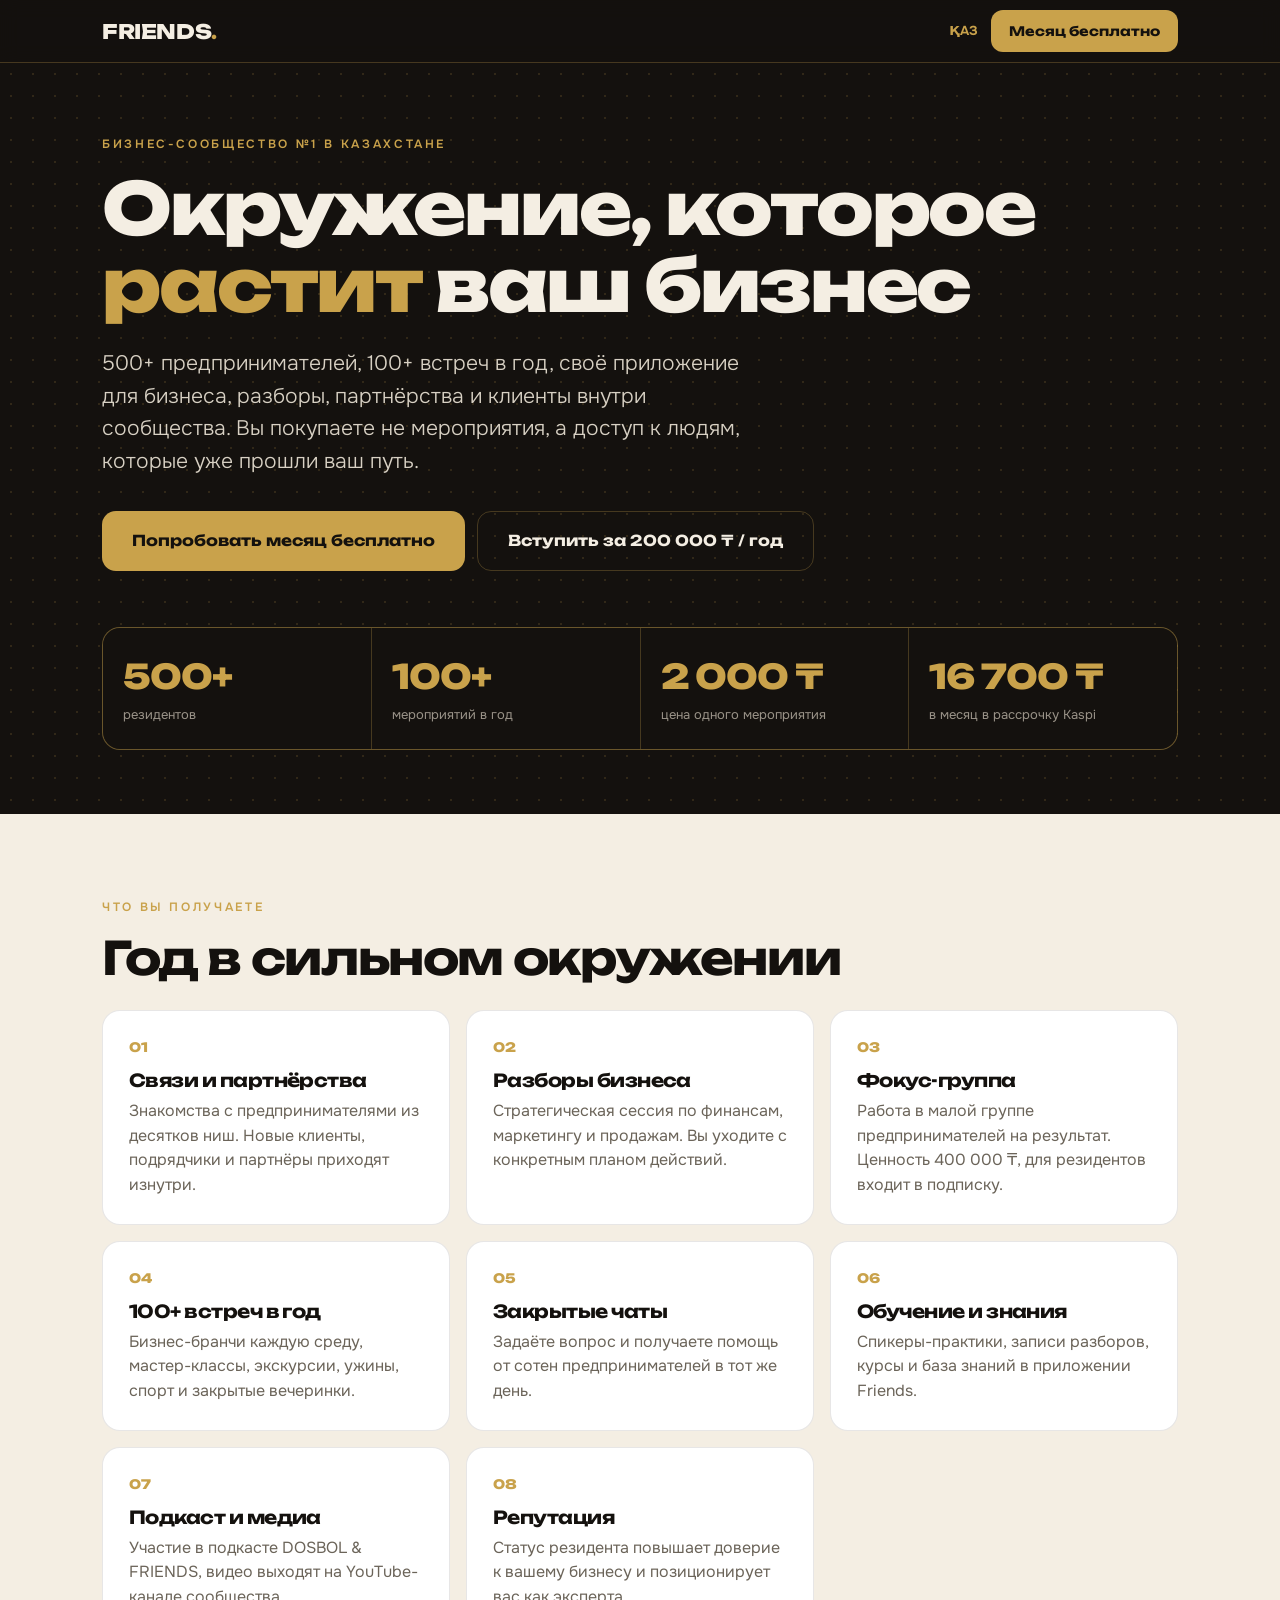
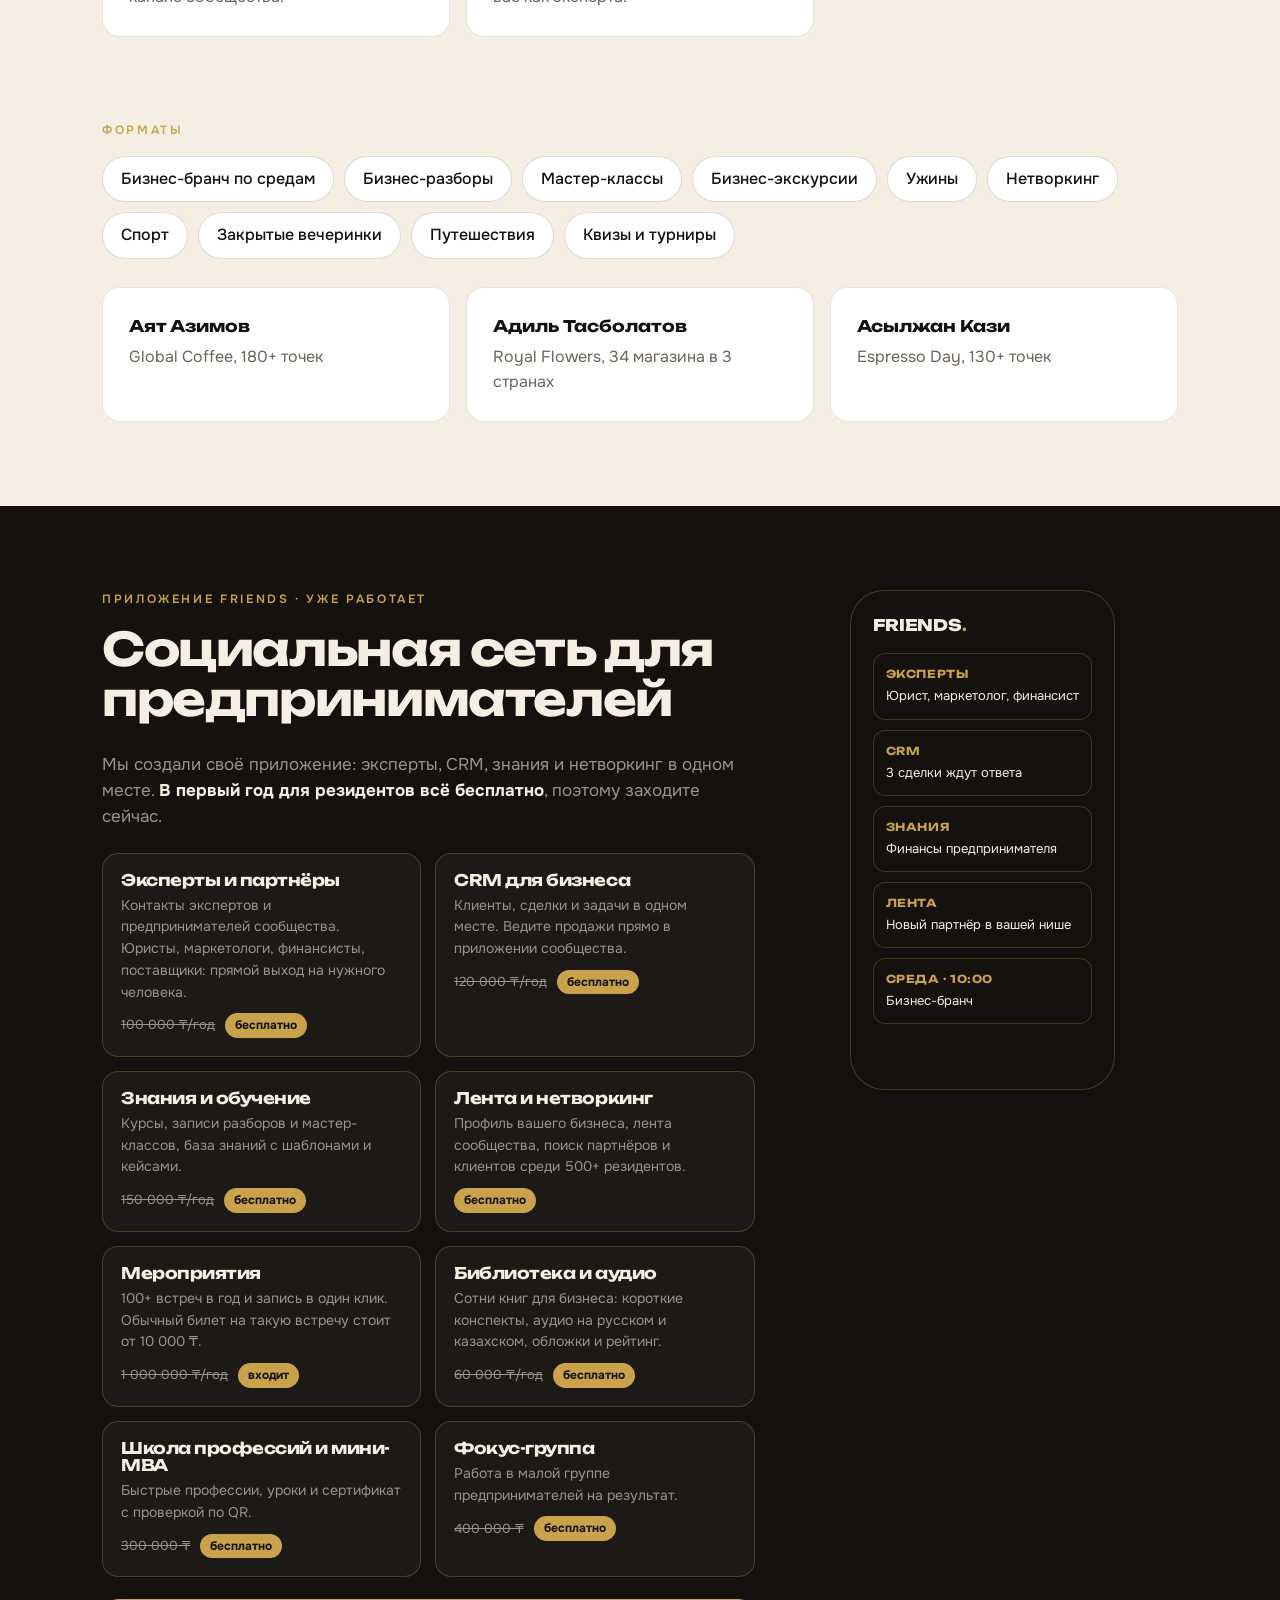
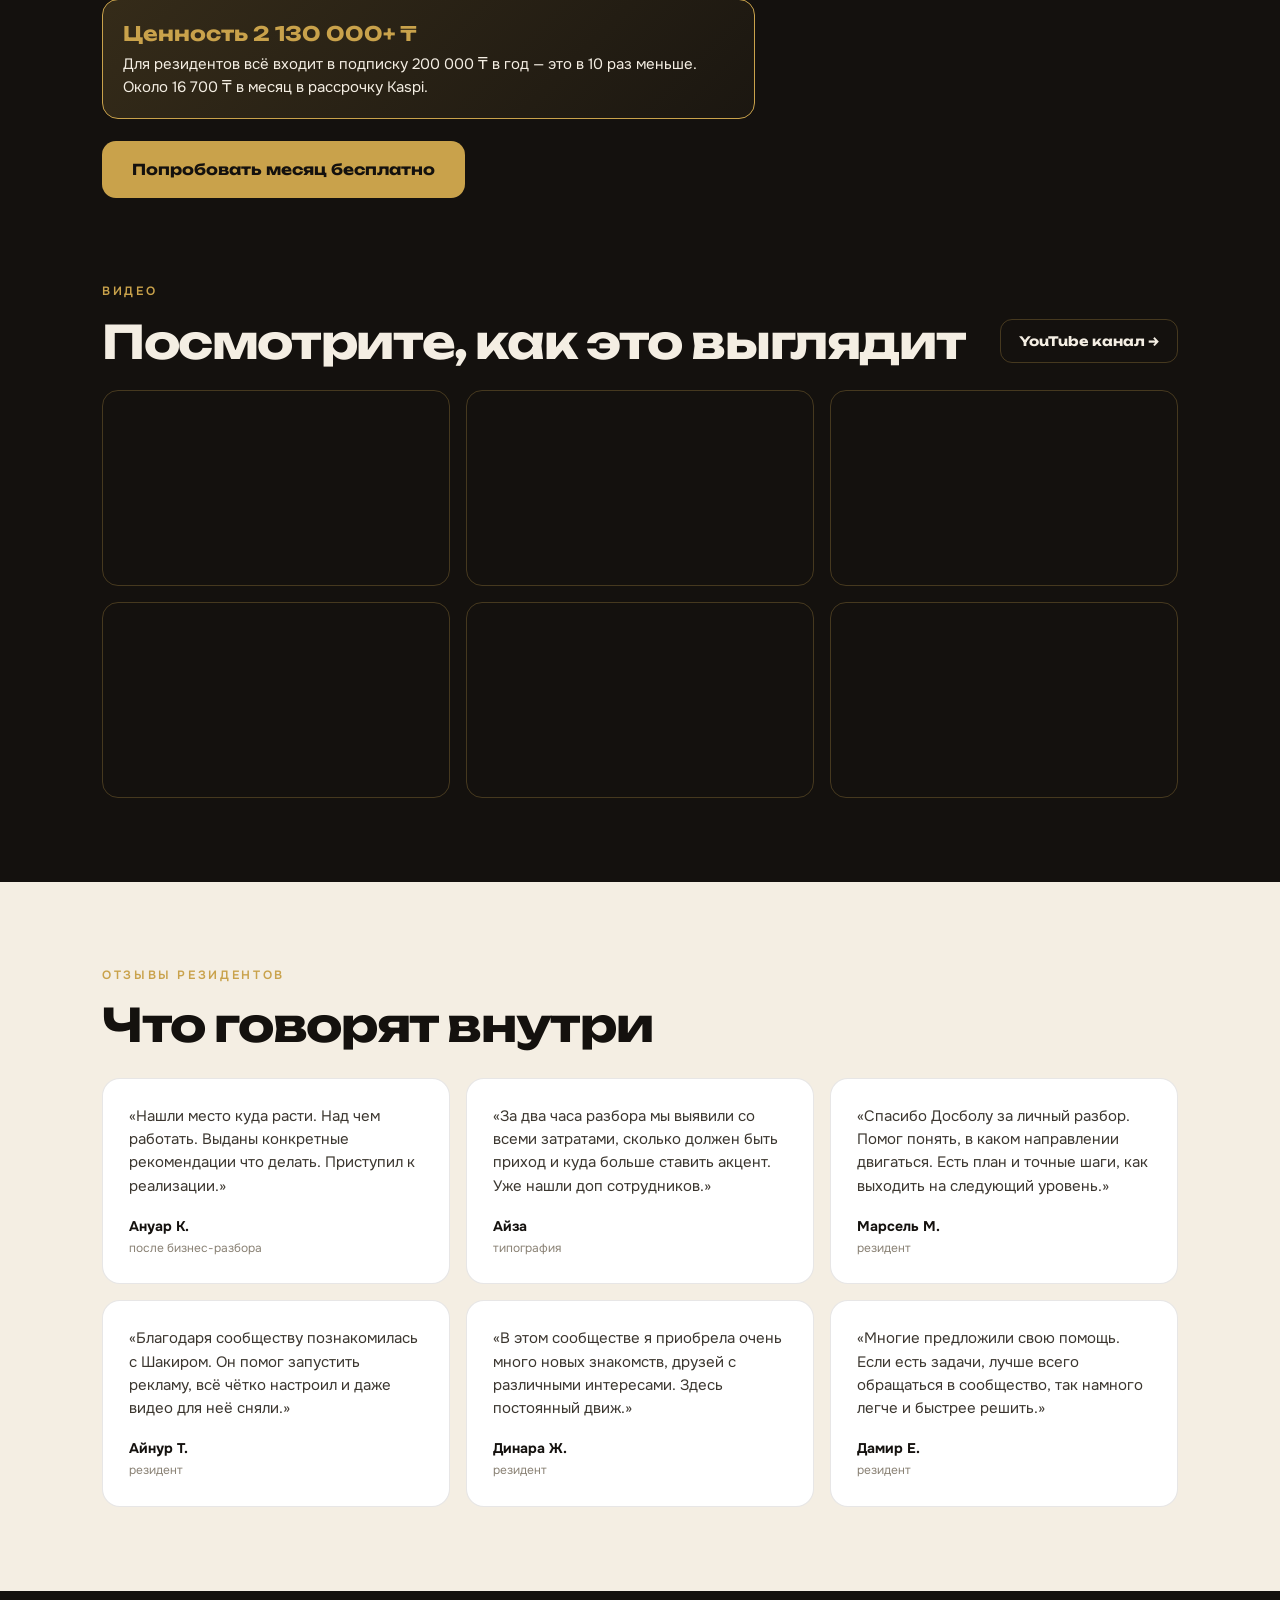
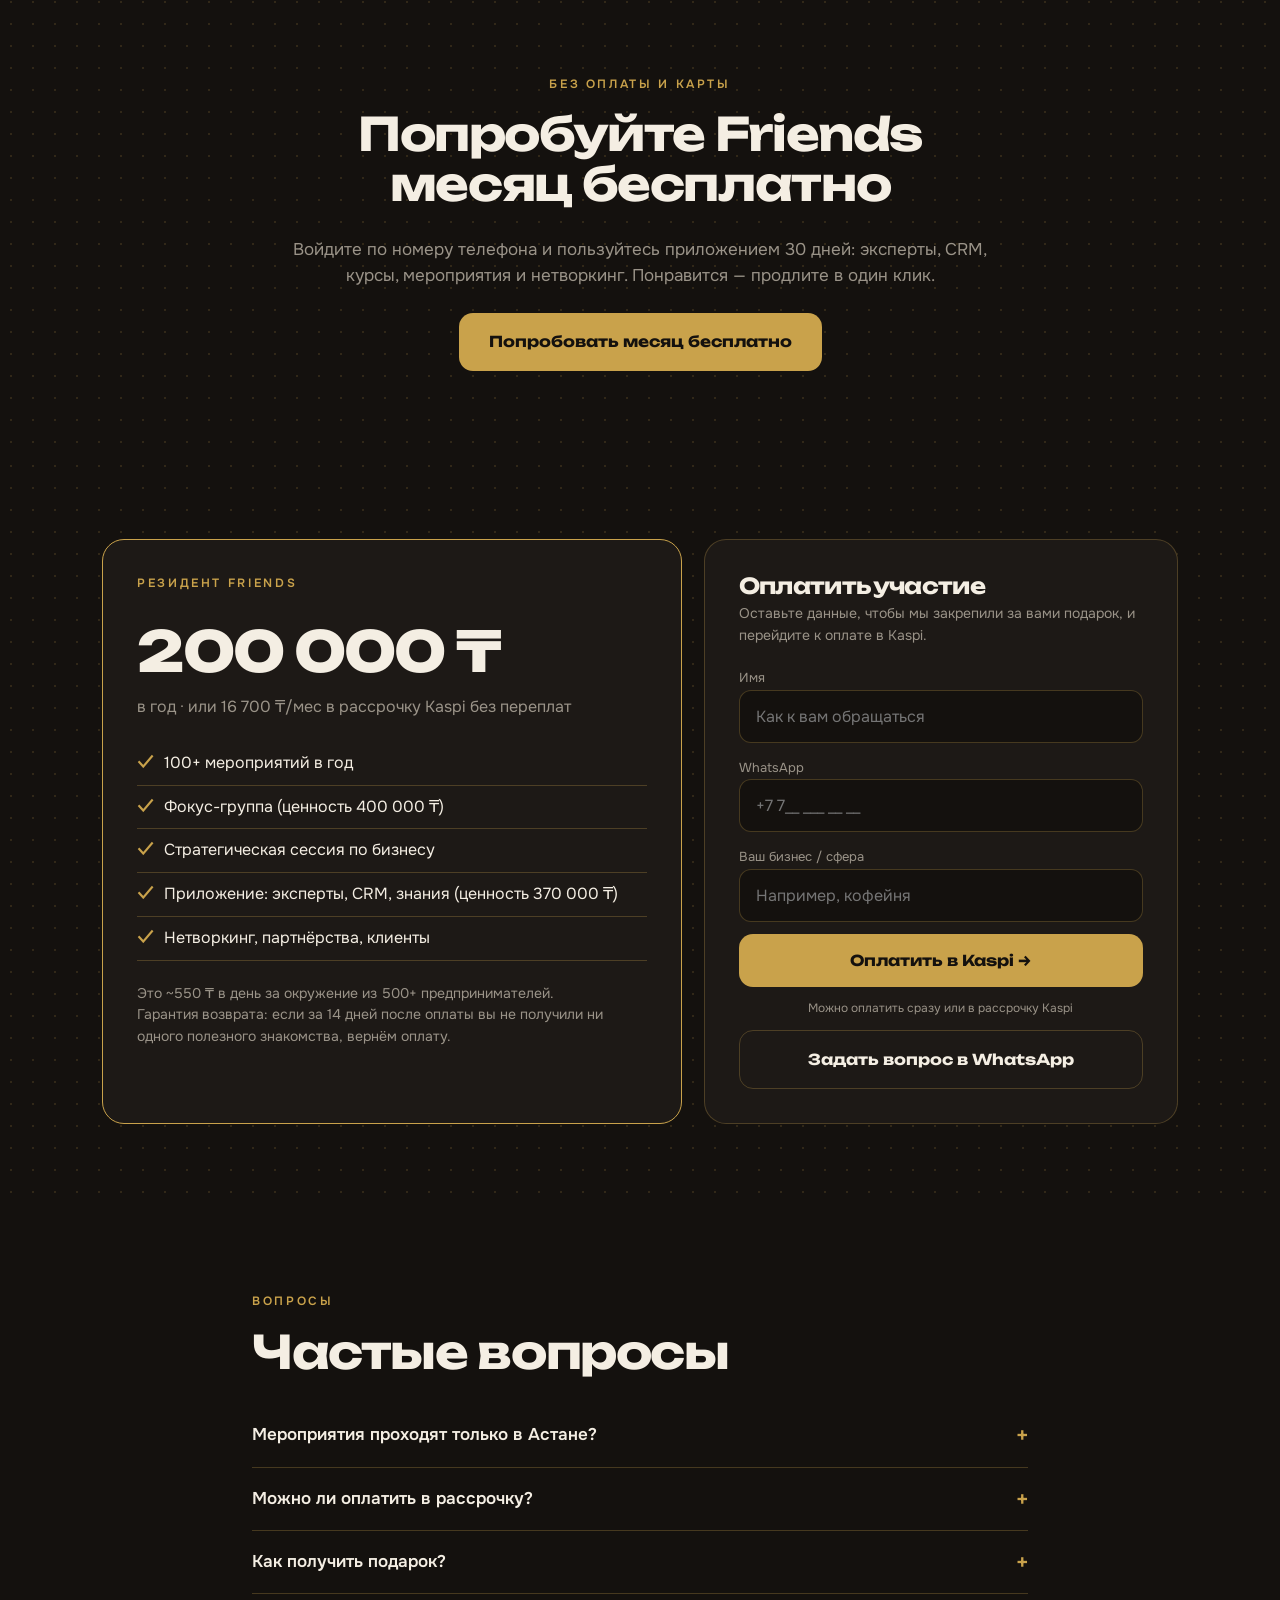
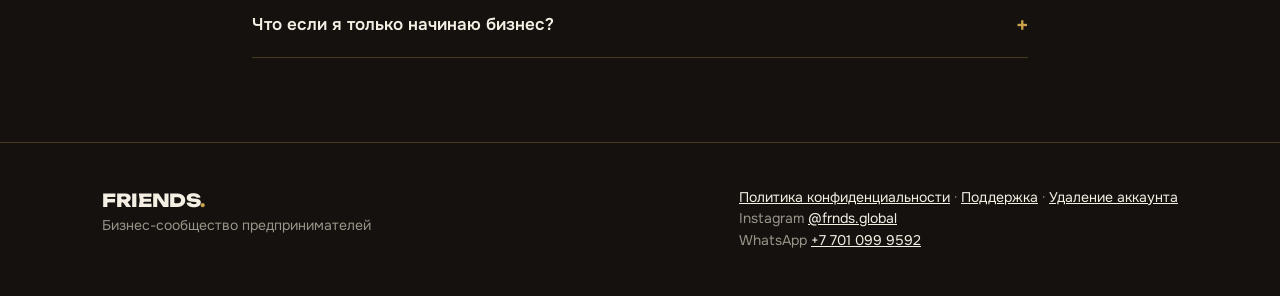
==== commit ba4f2686: "Introductions by the team, refund guarantee text, residents per city counter and filter" ====
--- a/index.html
+++ b/index.html
@@ -226,7 +226,7 @@
 <script>!function(f,b,e,v,n,t,s){if(f.fbq)return;n=f.fbq=function(){n.callMethod?n.callMethod.apply(n,arguments):n.queue.push(arguments)};if(!f._fbq)f._fbq=n;n.push=n;n.loaded=!0;n.version='2.0';n.queue=[];t=b.createElement(e);t.async=!0;t.src=v;s=b.getElementsByTagName(e)[0];s.parentNode.insertBefore(t,s)}(window,document,'script','https://connect.facebook.net/en_US/fbevents.js');fbq('init','194551026765792');fbq('init','1106102117865663');fbq('track','PageView');</script>
 </head>
 <body>
-<div class="frx"> <nav><div class="wrap"> <div class="logo">FRIENDS<b>.</b></div> <span style="display:flex;gap:8px;align-items:center"><a href="kk/" class="lang" hreflang="kk">ҚАЗ</a><a href="live/" data-app-link class="btn sm"><span class="nl">Месяц бесплатно</span><span class="ns">Бесплатно</span></a></span> </div></nav> <header class="hero dots"> <div class="wrap"> <div class="ref" id="ref"> <div class="av" id="refAv">F</div> <div><small>Вас пригласил(а)</small><b id="refName">Друг сообщества</b></div> </div> <span class="eyebrow">Бизнес-сообщество №1 в Казахстане</span> <h1>Окружение, которое <span class="gold">растит</span> ваш бизнес</h1> <p class="lead">500+ предпринимателей, 100+ встреч в год, своё приложение для бизнеса, разборы, партнёрства и клиенты внутри сообщества. Вы покупаете не мероприятия, а доступ к людям, которые уже прошли ваш путь.</p> <div class="cta-row"> <a href="live/" data-app-link class="btn">Попробовать месяц бесплатно</a> <a href="#pay" class="btn ghost">Вступить за 200 000 ₸ / год</a> </div>  <div class="stats"> <div><b>500+</b><span>резидентов</span></div> <div><b>100+</b><span>мероприятий в год</span></div> <div><b>2 000 ₸</b><span>цена одного мероприятия</span></div> <div><b>16 700 ₸</b><span>в месяц в рассрочку Kaspi</span></div> </div> </div> </header> <section class="cream" id="about"> <div class="wrap"> <span class="eyebrow">Что вы получаете</span> <h2>Год в сильном окружении</h2> <div class="grid g3"> <div class="card"><span class="n">01</span><h3>Связи и партнёрства</h3><p class="muted">Знакомства с предпринимателями из десятков ниш. Новые клиенты, подрядчики и партнёры приходят изнутри.</p></div> <div class="card"><span class="n">02</span><h3>Разборы бизнеса</h3><p class="muted">Стратегическая сессия по финансам, маркетингу и продажам. Вы уходите с конкретным планом действий.</p></div> <div class="card"><span class="n">03</span><h3>Фокус-группа</h3><p class="muted">Работа в малой группе предпринимателей на результат. Ценность 400 000 ₸, для резидентов входит в подписку.</p></div> <div class="card"><span class="n">04</span><h3>100+ встреч в год</h3><p class="muted">Бизнес-бранчи каждую среду, мастер-классы, экскурсии, ужины, спорт и закрытые вечеринки.</p></div> <div class="card"><span class="n">05</span><h3>Закрытые чаты</h3><p class="muted">Задаёте вопрос и получаете помощь от сотен предпринимателей в тот же день.</p></div> <div class="card"><span class="n">06</span><h3>Обучение и знания</h3><p class="muted">Спикеры-практики, записи разборов, курсы и база знаний в приложении Friends.</p></div> <div class="card"><span class="n">07</span><h3>Подкаст и медиа</h3><p class="muted">Участие в подкасте DOSBOL &amp; FRIENDS, видео выходят на YouTube-канале сообщества.</p></div> <div class="card"><span class="n">08</span><h3>Репутация</h3><p class="muted">Статус резидента повышает доверие к вашему бизнесу и позиционирует вас как эксперта.</p></div> </div> </div> </section> <section class="cream" style="padding-top:0"> <div class="wrap"> <span class="eyebrow">Форматы</span> <div class="chips"> <span class="chip">Бизнес-бранч по средам</span><span class="chip">Бизнес-разборы</span><span class="chip">Мастер-классы</span><span class="chip">Бизнес-экскурсии</span><span class="chip">Ужины</span><span class="chip">Нетворкинг</span><span class="chip">Спорт</span><span class="chip">Закрытые вечеринки</span><span class="chip">Путешествия</span><span class="chip">Квизы и турниры</span> </div> <div class="names"> <div class="card"><b>Аят Азимов</b><span class="muted">Global Coffee, 180+ точек</span></div> <div class="card"><b>Адиль Тасболатов</b><span class="muted">Royal Flowers, 34 магазина в 3 странах</span></div> <div class="card"><b>Асылжан Кази</b><span class="muted">Espresso Day, 130+ точек</span></div> </div> </div> </section> <section> <div class="wrap app2"> <div> <span class="eyebrow">Приложение Friends · уже работает</span> <h2>Социальная сеть для предпринимателей</h2> <p class="muted" style="font-size:17px;margin-bottom:22px">Мы создали своё приложение: эксперты, CRM, знания и нетворкинг в одном месте. <b style="color:var(--cream)">В первый год для резидентов всё бесплатно</b>, поэтому заходите сейчас.</p> <div class="vals"> <div class="val"><h3>Эксперты и партнёры</h3><p>Контакты экспертов и предпринимателей сообщества. Юристы, маркетологи, финансисты, поставщики: прямой выход на нужного человека.</p><div class="pr"><s>100 000 ₸/год</s><b>бесплатно</b></div></div> <div class="val"><h3>CRM для бизнеса</h3><p>Клиенты, сделки и задачи в одном месте. Ведите продажи прямо в приложении сообщества.</p><div class="pr"><s>120 000 ₸/год</s><b>бесплатно</b></div></div> <div class="val"><h3>Знания и обучение</h3><p>Курсы, записи разборов и мастер-классов, база знаний с шаблонами и кейсами.</p><div class="pr"><s>150 000 ₸/год</s><b>бесплатно</b></div></div> <div class="val"><h3>Лента и нетворкинг</h3><p>Профиль вашего бизнеса, лента сообщества, поиск партнёров и клиентов среди 500+ резидентов.</p><div class="pr"><b>бесплатно</b></div></div> <div class="val"><h3>Мероприятия</h3><p>100+ встреч в год и запись в один клик. Обычный билет на такую встречу стоит от 10 000 ₸.</p><div class="pr"><s>1 000 000 ₸/год</s><b>входит</b></div></div> <div class="val"><h3>Библиотека и аудио</h3><p>Сотни книг для бизнеса: короткие конспекты, аудио на русском и казахском, обложки и рейтинг.</p><div class="pr"><s>60 000 ₸/год</s><b>бесплатно</b></div></div> <div class="val"><h3>Школа профессий и мини-MBA</h3><p>Быстрые профессии, уроки и сертификат с проверкой по QR.</p><div class="pr"><s>300 000 ₸</s><b>бесплатно</b></div></div> <div class="val"><h3>Фокус-группа</h3><p>Работа в малой группе предпринимателей на результат.</p><div class="pr"><s>400 000 ₸</s><b>бесплатно</b></div></div> </div> <div class="total"><b>Ценность 2 130 000+ ₸</b>Для резидентов всё входит в подписку 200 000 ₸ в год — это в 10 раз меньше. Около 16 700 ₸ в месяц в рассрочку Kaspi.</div> <a href="live/" data-app-link class="btn">Попробовать месяц бесплатно</a> </div> <div class="phone dots"> <div class="logo" style="font-size:16px;margin-bottom:6px">FRIENDS<b>.</b></div> <div class="row"><b>ЭКСПЕРТЫ</b>Юрист, маркетолог, финансист</div> <div class="row"><b>CRM</b>3 сделки ждут ответа</div> <div class="row"><b>ЗНАНИЯ</b>Финансы предпринимателя</div> <div class="row"><b>ЛЕНТА</b>Новый партнёр в вашей нише</div> <div class="row"><b>СРЕДА · 10:00</b>Бизнес-бранч</div> </div> </div> </section> <section style="padding-top:0" id="vsec"> <div class="wrap"> <span class="eyebrow">Видео</span> <div class="yt" style="margin-bottom:24px"><h2 style="margin:0">Посмотрите, как это выглядит</h2><a class="btn ghost sm" href="https://www.youtube.com/@Podcast.Dosbol" target="_blank" rel="noopener">YouTube канал →</a></div> <div class="videos" id="videos"></div> </div> </section> <section class="cream"> <div class="wrap"> <span class="eyebrow">Отзывы резидентов</span> <h2>Что говорят внутри</h2> <div class="rev"> <div class="card"><p>«Нашли место куда расти. Над чем работать. Выданы конкретные рекомендации что делать. Приступил к реализации.»</p><b>Ануар К.</b><small>после бизнес-разбора</small></div> <div class="card"><p>«За два часа разбора мы выявили со всеми затратами, сколько должен быть приход и куда больше ставить акцент. Уже нашли доп сотрудников.»</p><b>Айза</b><small>типография</small></div> <div class="card"><p>«Спасибо Досболу за личный разбор. Помог понять, в каком направлении двигаться. Есть план и точные шаги, как выходить на следующий уровень.»</p><b>Марсель М.</b><small>резидент</small></div> <div class="card"><p>«Благодаря сообществу познакомилась с Шакиром. Он помог запустить рекламу, всё чётко настроил и даже видео для неё сняли.»</p><b>Айнур Т.</b><small>резидент</small></div> <div class="card"><p>«В этом сообществе я приобрела очень много новых знакомств, друзей с различными интересами. Здесь постоянный движ.»</p><b>Динара Ж.</b><small>резидент</small></div> <div class="card"><p>«Многие предложили свою помощь. Если есть задачи, лучше всего обращаться в сообщество, так намного легче и быстрее решить.»</p><b>Дамир Е.</b><small>резидент</small></div> </div> </div> </section> <section class="dots" id="trial"> <div class="wrap" style="text-align:center;max-width:760px"> <span class="eyebrow">Без оплаты и карты</span> <h2>Попробуйте Friends месяц бесплатно</h2> <p class="muted" style="font-size:17px;margin:12px auto 24px">Войдите по номеру телефона и пользуйтесь приложением 30 дней: эксперты, CRM, курсы, мероприятия и нетворкинг. Понравится — продлите в один клик.</p> <a href="live/" data-app-link class="btn">Попробовать месяц бесплатно</a> </div> </section> <section id="pay" class="dots"> <div class="wrap price"> <div class="pcard"> <span class="eyebrow">Резидент Friends</span> <div class="big">200 000 ₸</div> <div class="muted">в год · или 16 700 ₸/мес в рассрочку Kaspi без переплат</div> <ul> <li>100+ мероприятий в год</li> <li>Фокус-группа (ценность 400 000 ₸)</li> <li>Стратегическая сессия по бизнесу</li> <li>Приложение: эксперты, CRM, знания (ценность 370 000 ₸)</li> <li>Нетворкинг, партнёрства, клиенты</li> </ul> <p class="muted" style="font-size:14px">Это ~550 ₸ в день за окружение из 500+ предпринимателей.</p> </div> <div class="pcard" style="border-color:var(--line)"> <h3 style="font-size:22px;margin-bottom:6px">Оплатить участие</h3> <p class="muted" style="font-size:14px;margin-bottom:18px">Оставьте данные, чтобы мы закрепили за вами подарок, и перейдите к оплате в Kaspi.</p> <form id="frf"> <div><label>Имя</label><input name="name" required="" placeholder="Как к вам обращаться"></div> <div><label>WhatsApp</label><input name="phone" required="" type="tel" placeholder="+7 7__ ___ __ __"></div> <div><label>Ваш бизнес / сфера</label><input name="biz" placeholder="Например, кофейня"></div> <button class="btn" type="submit">Оплатить в Kaspi →</button> <p class="note">Можно оплатить сразу или в рассрочку Kaspi</p> </form> <a class="btn ghost" id="wa" style="width:100%;margin-top:12px" target="_blank" rel="noopener" href="https://wa.me/77010999592?text=%D0%97%D0%B4%D1%80%D0%B0%D0%B2%D1%81%D1%82%D0%B2%D1%83%D0%B9%D1%82%D0%B5!%20%D0%A5%D0%BE%D1%87%D1%83%20%D0%B2%D1%81%D1%82%D1%83%D0%BF%D0%B8%D1%82%D1%8C%20%D0%B2%20Friends">Задать вопрос в WhatsApp</a> </div> </div> </section> <section> <div class="wrap" style="max-width:820px"> <span class="eyebrow">Вопросы</span> <h2>Частые вопросы</h2> <details><summary>Мероприятия проходят только в Астане?</summary><p>Основные встречи проходят в Астане. Резиденты из других городов пользуются чатами, приложением, онлайн-форматами и приезжают на ключевые события.</p></details> <details><summary>Можно ли оплатить в рассрочку?</summary><p>Да, через Kaspi: около 16 700 ₸ в месяц без переплат.</p></details> <details><summary>Как получить подарок?</summary><p>Оплатите через эту страницу после заполнения формы. Менеджер свяжется с вами в WhatsApp и запишет на разбор.</p></details> <details><summary>Что если я только начинаю бизнес?</summary><p>В сообществе есть и начинающие, и опытные предприниматели. Начинающим окружение даёт больше всего: ответы на вопросы и людей, которые уже прошли этот путь.</p></details> </div> </section> <footer><div class="wrap"> <div><div class="logo" style="font-size:18px;color:var(--cream)">FRIENDS<b>.</b></div>Бизнес-сообщество предпринимателей</div> <div><a href="privacy.html">Политика конфиденциальности</a> · <a href="support.html">Поддержка</a> · <a href="delete-account.html">Удаление аккаунта</a><br>Instagram <a href="https://instagram.com/frnds.global" target="_blank" rel="noopener">@frnds.global</a><br>WhatsApp <a href="https://wa.me/77010999592" target="_blank" rel="noopener">+7 701 099 9592</a></div> </div></footer> <div class="ov" id="ov"><div><div class="logo" style="font-size:28px;margin-bottom:16px">FRIENDS<b>.</b></div><h3>Заявка принята</h3><p class="muted">Переходим к оплате в Kaspi…</p></div></div> </div> <script>
+<div class="frx"> <nav><div class="wrap"> <div class="logo">FRIENDS<b>.</b></div> <span style="display:flex;gap:8px;align-items:center"><a href="kk/" class="lang" hreflang="kk">ҚАЗ</a><a href="live/" data-app-link class="btn sm"><span class="nl">Месяц бесплатно</span><span class="ns">Бесплатно</span></a></span> </div></nav> <header class="hero dots"> <div class="wrap"> <div class="ref" id="ref"> <div class="av" id="refAv">F</div> <div><small>Вас пригласил(а)</small><b id="refName">Друг сообщества</b></div> </div> <span class="eyebrow">Бизнес-сообщество №1 в Казахстане</span> <h1>Окружение, которое <span class="gold">растит</span> ваш бизнес</h1> <p class="lead">500+ предпринимателей, 100+ встреч в год, своё приложение для бизнеса, разборы, партнёрства и клиенты внутри сообщества. Вы покупаете не мероприятия, а доступ к людям, которые уже прошли ваш путь.</p> <div class="cta-row"> <a href="live/" data-app-link class="btn">Попробовать месяц бесплатно</a> <a href="#pay" class="btn ghost">Вступить за 200 000 ₸ / год</a> </div>  <div class="stats"> <div><b>500+</b><span>резидентов</span></div> <div><b>100+</b><span>мероприятий в год</span></div> <div><b>2 000 ₸</b><span>цена одного мероприятия</span></div> <div><b>16 700 ₸</b><span>в месяц в рассрочку Kaspi</span></div> </div> </div> </header> <section class="cream" id="about"> <div class="wrap"> <span class="eyebrow">Что вы получаете</span> <h2>Год в сильном окружении</h2> <div class="grid g3"> <div class="card"><span class="n">01</span><h3>Связи и партнёрства</h3><p class="muted">Знакомства с предпринимателями из десятков ниш. Новые клиенты, подрядчики и партнёры приходят изнутри.</p></div> <div class="card"><span class="n">02</span><h3>Разборы бизнеса</h3><p class="muted">Стратегическая сессия по финансам, маркетингу и продажам. Вы уходите с конкретным планом действий.</p></div> <div class="card"><span class="n">03</span><h3>Фокус-группа</h3><p class="muted">Работа в малой группе предпринимателей на результат. Ценность 400 000 ₸, для резидентов входит в подписку.</p></div> <div class="card"><span class="n">04</span><h3>100+ встреч в год</h3><p class="muted">Бизнес-бранчи каждую среду, мастер-классы, экскурсии, ужины, спорт и закрытые вечеринки.</p></div> <div class="card"><span class="n">05</span><h3>Закрытые чаты</h3><p class="muted">Задаёте вопрос и получаете помощь от сотен предпринимателей в тот же день.</p></div> <div class="card"><span class="n">06</span><h3>Обучение и знания</h3><p class="muted">Спикеры-практики, записи разборов, курсы и база знаний в приложении Friends.</p></div> <div class="card"><span class="n">07</span><h3>Подкаст и медиа</h3><p class="muted">Участие в подкасте DOSBOL &amp; FRIENDS, видео выходят на YouTube-канале сообщества.</p></div> <div class="card"><span class="n">08</span><h3>Репутация</h3><p class="muted">Статус резидента повышает доверие к вашему бизнесу и позиционирует вас как эксперта.</p></div> </div> </div> </section> <section class="cream" style="padding-top:0"> <div class="wrap"> <span class="eyebrow">Форматы</span> <div class="chips"> <span class="chip">Бизнес-бранч по средам</span><span class="chip">Бизнес-разборы</span><span class="chip">Мастер-классы</span><span class="chip">Бизнес-экскурсии</span><span class="chip">Ужины</span><span class="chip">Нетворкинг</span><span class="chip">Спорт</span><span class="chip">Закрытые вечеринки</span><span class="chip">Путешествия</span><span class="chip">Квизы и турниры</span> </div> <div class="names"> <div class="card"><b>Аят Азимов</b><span class="muted">Global Coffee, 180+ точек</span></div> <div class="card"><b>Адиль Тасболатов</b><span class="muted">Royal Flowers, 34 магазина в 3 странах</span></div> <div class="card"><b>Асылжан Кази</b><span class="muted">Espresso Day, 130+ точек</span></div> </div> </div> </section> <section> <div class="wrap app2"> <div> <span class="eyebrow">Приложение Friends · уже работает</span> <h2>Социальная сеть для предпринимателей</h2> <p class="muted" style="font-size:17px;margin-bottom:22px">Мы создали своё приложение: эксперты, CRM, знания и нетворкинг в одном месте. <b style="color:var(--cream)">В первый год для резидентов всё бесплатно</b>, поэтому заходите сейчас.</p> <div class="vals"> <div class="val"><h3>Эксперты и партнёры</h3><p>Контакты экспертов и предпринимателей сообщества. Юристы, маркетологи, финансисты, поставщики: прямой выход на нужного человека.</p><div class="pr"><s>100 000 ₸/год</s><b>бесплатно</b></div></div> <div class="val"><h3>CRM для бизнеса</h3><p>Клиенты, сделки и задачи в одном месте. Ведите продажи прямо в приложении сообщества.</p><div class="pr"><s>120 000 ₸/год</s><b>бесплатно</b></div></div> <div class="val"><h3>Знания и обучение</h3><p>Курсы, записи разборов и мастер-классов, база знаний с шаблонами и кейсами.</p><div class="pr"><s>150 000 ₸/год</s><b>бесплатно</b></div></div> <div class="val"><h3>Лента и нетворкинг</h3><p>Профиль вашего бизнеса, лента сообщества, поиск партнёров и клиентов среди 500+ резидентов.</p><div class="pr"><b>бесплатно</b></div></div> <div class="val"><h3>Мероприятия</h3><p>100+ встреч в год и запись в один клик. Обычный билет на такую встречу стоит от 10 000 ₸.</p><div class="pr"><s>1 000 000 ₸/год</s><b>входит</b></div></div> <div class="val"><h3>Библиотека и аудио</h3><p>Сотни книг для бизнеса: короткие конспекты, аудио на русском и казахском, обложки и рейтинг.</p><div class="pr"><s>60 000 ₸/год</s><b>бесплатно</b></div></div> <div class="val"><h3>Школа профессий и мини-MBA</h3><p>Быстрые профессии, уроки и сертификат с проверкой по QR.</p><div class="pr"><s>300 000 ₸</s><b>бесплатно</b></div></div> <div class="val"><h3>Фокус-группа</h3><p>Работа в малой группе предпринимателей на результат.</p><div class="pr"><s>400 000 ₸</s><b>бесплатно</b></div></div> </div> <div class="total"><b>Ценность 2 130 000+ ₸</b>Для резидентов всё входит в подписку 200 000 ₸ в год — это в 10 раз меньше. Около 16 700 ₸ в месяц в рассрочку Kaspi.</div> <a href="live/" data-app-link class="btn">Попробовать месяц бесплатно</a> </div> <div class="phone dots"> <div class="logo" style="font-size:16px;margin-bottom:6px">FRIENDS<b>.</b></div> <div class="row"><b>ЭКСПЕРТЫ</b>Юрист, маркетолог, финансист</div> <div class="row"><b>CRM</b>3 сделки ждут ответа</div> <div class="row"><b>ЗНАНИЯ</b>Финансы предпринимателя</div> <div class="row"><b>ЛЕНТА</b>Новый партнёр в вашей нише</div> <div class="row"><b>СРЕДА · 10:00</b>Бизнес-бранч</div> </div> </div> </section> <section style="padding-top:0" id="vsec"> <div class="wrap"> <span class="eyebrow">Видео</span> <div class="yt" style="margin-bottom:24px"><h2 style="margin:0">Посмотрите, как это выглядит</h2><a class="btn ghost sm" href="https://www.youtube.com/@Podcast.Dosbol" target="_blank" rel="noopener">YouTube канал →</a></div> <div class="videos" id="videos"></div> </div> </section> <section class="cream"> <div class="wrap"> <span class="eyebrow">Отзывы резидентов</span> <h2>Что говорят внутри</h2> <div class="rev"> <div class="card"><p>«Нашли место куда расти. Над чем работать. Выданы конкретные рекомендации что делать. Приступил к реализации.»</p><b>Ануар К.</b><small>после бизнес-разбора</small></div> <div class="card"><p>«За два часа разбора мы выявили со всеми затратами, сколько должен быть приход и куда больше ставить акцент. Уже нашли доп сотрудников.»</p><b>Айза</b><small>типография</small></div> <div class="card"><p>«Спасибо Досболу за личный разбор. Помог понять, в каком направлении двигаться. Есть план и точные шаги, как выходить на следующий уровень.»</p><b>Марсель М.</b><small>резидент</small></div> <div class="card"><p>«Благодаря сообществу познакомилась с Шакиром. Он помог запустить рекламу, всё чётко настроил и даже видео для неё сняли.»</p><b>Айнур Т.</b><small>резидент</small></div> <div class="card"><p>«В этом сообществе я приобрела очень много новых знакомств, друзей с различными интересами. Здесь постоянный движ.»</p><b>Динара Ж.</b><small>резидент</small></div> <div class="card"><p>«Многие предложили свою помощь. Если есть задачи, лучше всего обращаться в сообщество, так намного легче и быстрее решить.»</p><b>Дамир Е.</b><small>резидент</small></div> </div> </div> </section> <section class="dots" id="trial"> <div class="wrap" style="text-align:center;max-width:760px"> <span class="eyebrow">Без оплаты и карты</span> <h2>Попробуйте Friends месяц бесплатно</h2> <p class="muted" style="font-size:17px;margin:12px auto 24px">Войдите по номеру телефона и пользуйтесь приложением 30 дней: эксперты, CRM, курсы, мероприятия и нетворкинг. Понравится — продлите в один клик.</p> <a href="live/" data-app-link class="btn">Попробовать месяц бесплатно</a> </div> </section> <section id="pay" class="dots"> <div class="wrap price"> <div class="pcard"> <span class="eyebrow">Резидент Friends</span> <div class="big">200 000 ₸</div> <div class="muted">в год · или 16 700 ₸/мес в рассрочку Kaspi без переплат</div> <ul> <li>100+ мероприятий в год</li> <li>Фокус-группа (ценность 400 000 ₸)</li> <li>Стратегическая сессия по бизнесу</li> <li>Приложение: эксперты, CRM, знания (ценность 370 000 ₸)</li> <li>Нетворкинг, партнёрства, клиенты</li> </ul> <p class="muted" style="font-size:14px">Это ~550 ₸ в день за окружение из 500+ предпринимателей.</p> <p class="muted" style="font-size:14px">Гарантия возврата: если за 14 дней после оплаты вы не получили ни одного полезного знакомства, вернём оплату.</p> </div> <div class="pcard" style="border-color:var(--line)"> <h3 style="font-size:22px;margin-bottom:6px">Оплатить участие</h3> <p class="muted" style="font-size:14px;margin-bottom:18px">Оставьте данные, чтобы мы закрепили за вами подарок, и перейдите к оплате в Kaspi.</p> <form id="frf"> <div><label>Имя</label><input name="name" required="" placeholder="Как к вам обращаться"></div> <div><label>WhatsApp</label><input name="phone" required="" type="tel" placeholder="+7 7__ ___ __ __"></div> <div><label>Ваш бизнес / сфера</label><input name="biz" placeholder="Например, кофейня"></div> <button class="btn" type="submit">Оплатить в Kaspi →</button> <p class="note">Можно оплатить сразу или в рассрочку Kaspi</p> </form> <a class="btn ghost" id="wa" style="width:100%;margin-top:12px" target="_blank" rel="noopener" href="https://wa.me/77010999592?text=%D0%97%D0%B4%D1%80%D0%B0%D0%B2%D1%81%D1%82%D0%B2%D1%83%D0%B9%D1%82%D0%B5!%20%D0%A5%D0%BE%D1%87%D1%83%20%D0%B2%D1%81%D1%82%D1%83%D0%BF%D0%B8%D1%82%D1%8C%20%D0%B2%20Friends">Задать вопрос в WhatsApp</a> </div> </div> </section> <section> <div class="wrap" style="max-width:820px"> <span class="eyebrow">Вопросы</span> <h2>Частые вопросы</h2> <details><summary>Мероприятия проходят только в Астане?</summary><p>Основные встречи проходят в Астане. Резиденты из других городов пользуются чатами, приложением, онлайн-форматами и приезжают на ключевые события.</p></details> <details><summary>Можно ли оплатить в рассрочку?</summary><p>Да, через Kaspi: около 16 700 ₸ в месяц без переплат.</p></details> <details><summary>Как получить подарок?</summary><p>Оплатите через эту страницу после заполнения формы. Менеджер свяжется с вами в WhatsApp и запишет на разбор.</p></details> <details><summary>Что если я только начинаю бизнес?</summary><p>В сообществе есть и начинающие, и опытные предприниматели. Начинающим окружение даёт больше всего: ответы на вопросы и людей, которые уже прошли этот путь.</p></details> </div> </section> <footer><div class="wrap"> <div><div class="logo" style="font-size:18px;color:var(--cream)">FRIENDS<b>.</b></div>Бизнес-сообщество предпринимателей</div> <div><a href="privacy.html">Политика конфиденциальности</a> · <a href="support.html">Поддержка</a> · <a href="delete-account.html">Удаление аккаунта</a><br>Instagram <a href="https://instagram.com/frnds.global" target="_blank" rel="noopener">@frnds.global</a><br>WhatsApp <a href="https://wa.me/77010999592" target="_blank" rel="noopener">+7 701 099 9592</a></div> </div></footer> <div class="ov" id="ov"><div><div class="logo" style="font-size:28px;margin-bottom:16px">FRIENDS<b>.</b></div><h3>Заявка принята</h3><p class="muted">Переходим к оплате в Kaspi…</p></div></div> </div> <script>
 (function(){
 var KASPI = "https://pay.kaspi.kz/pay/0ygfmtdw";
 var APP = "live/";
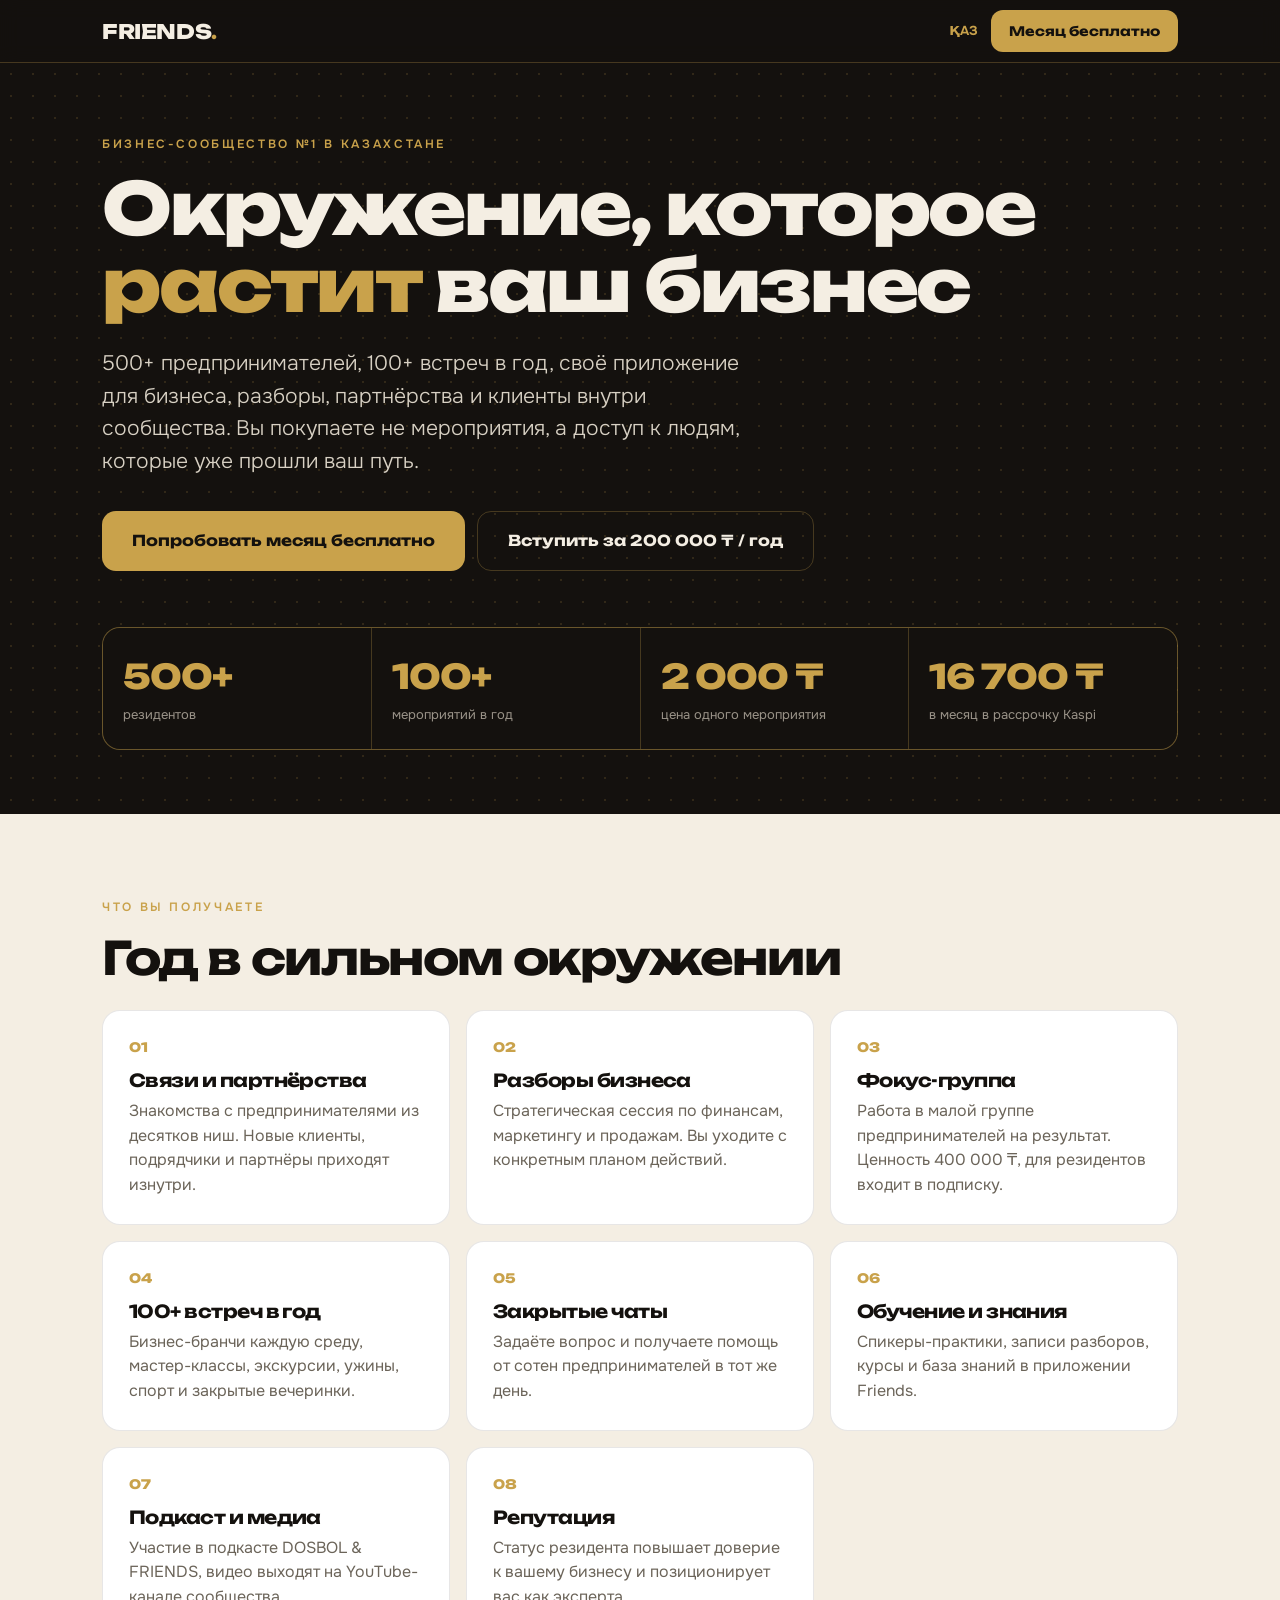
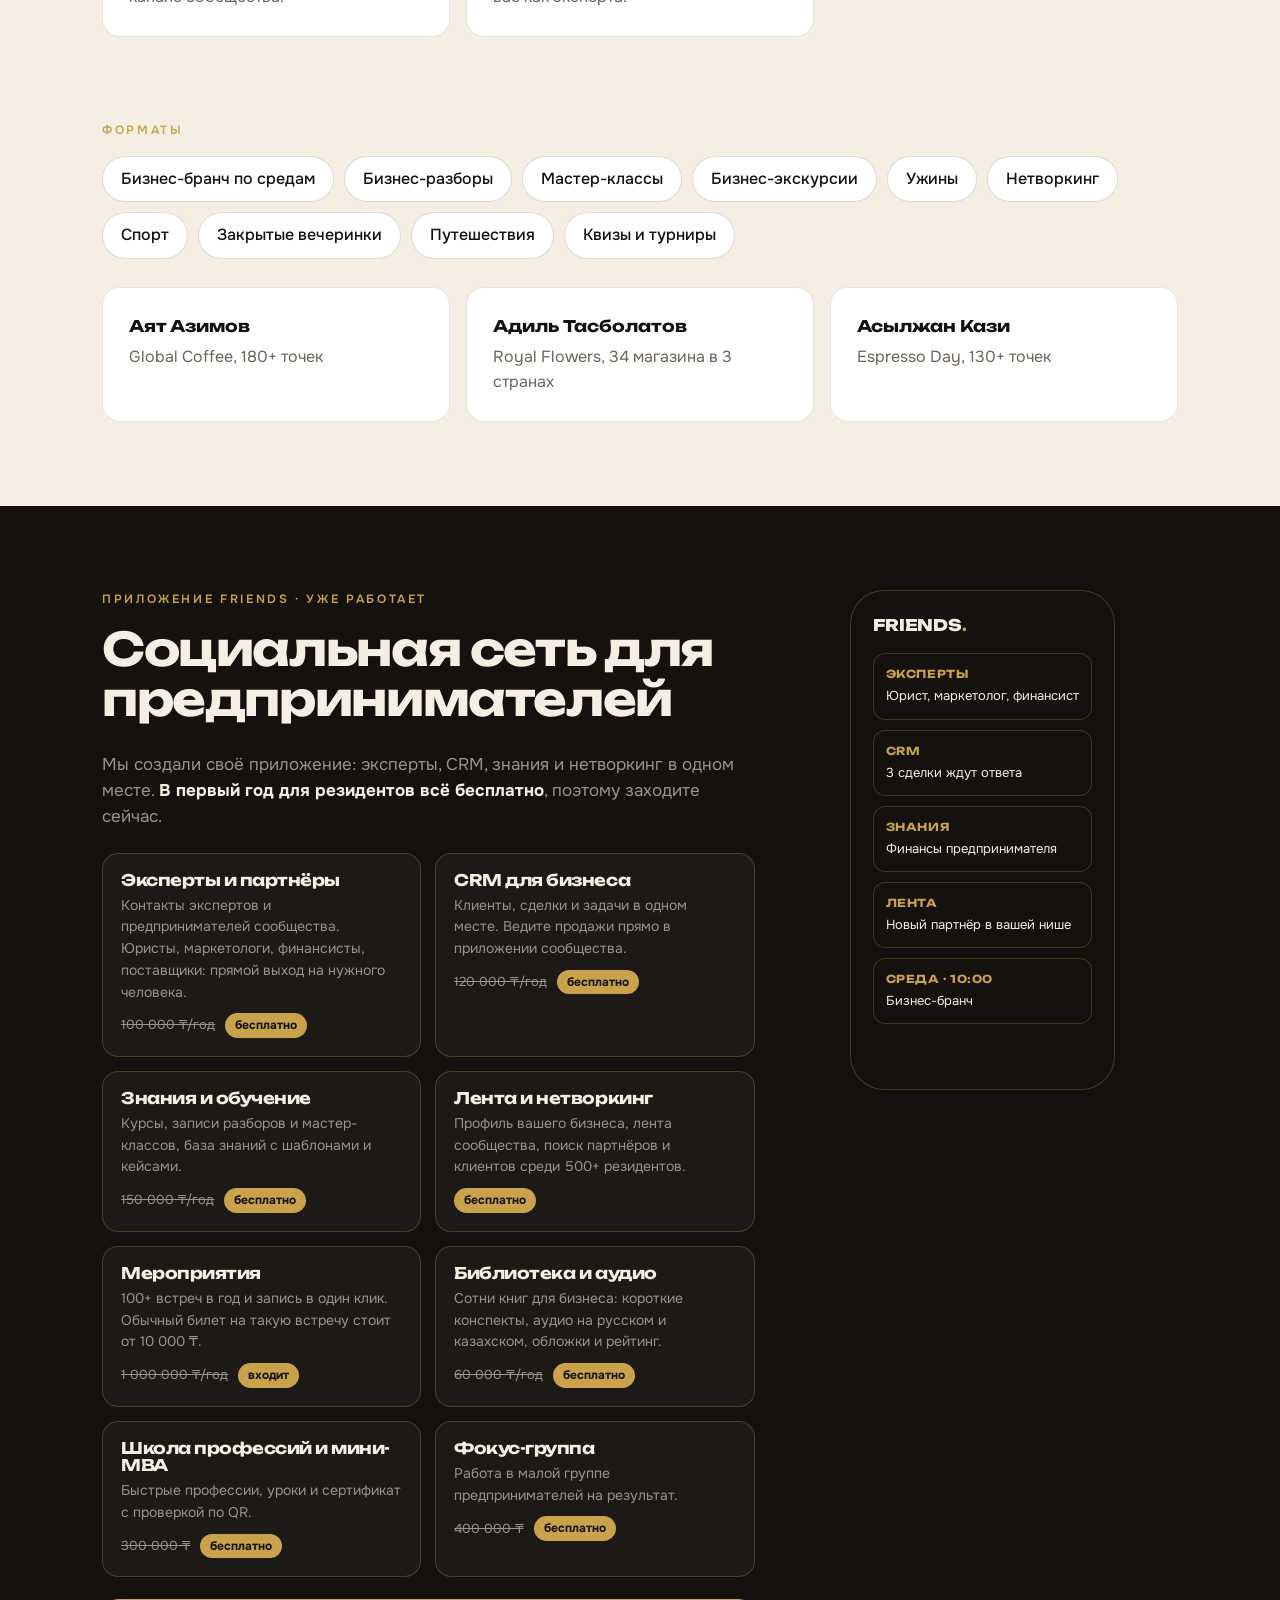
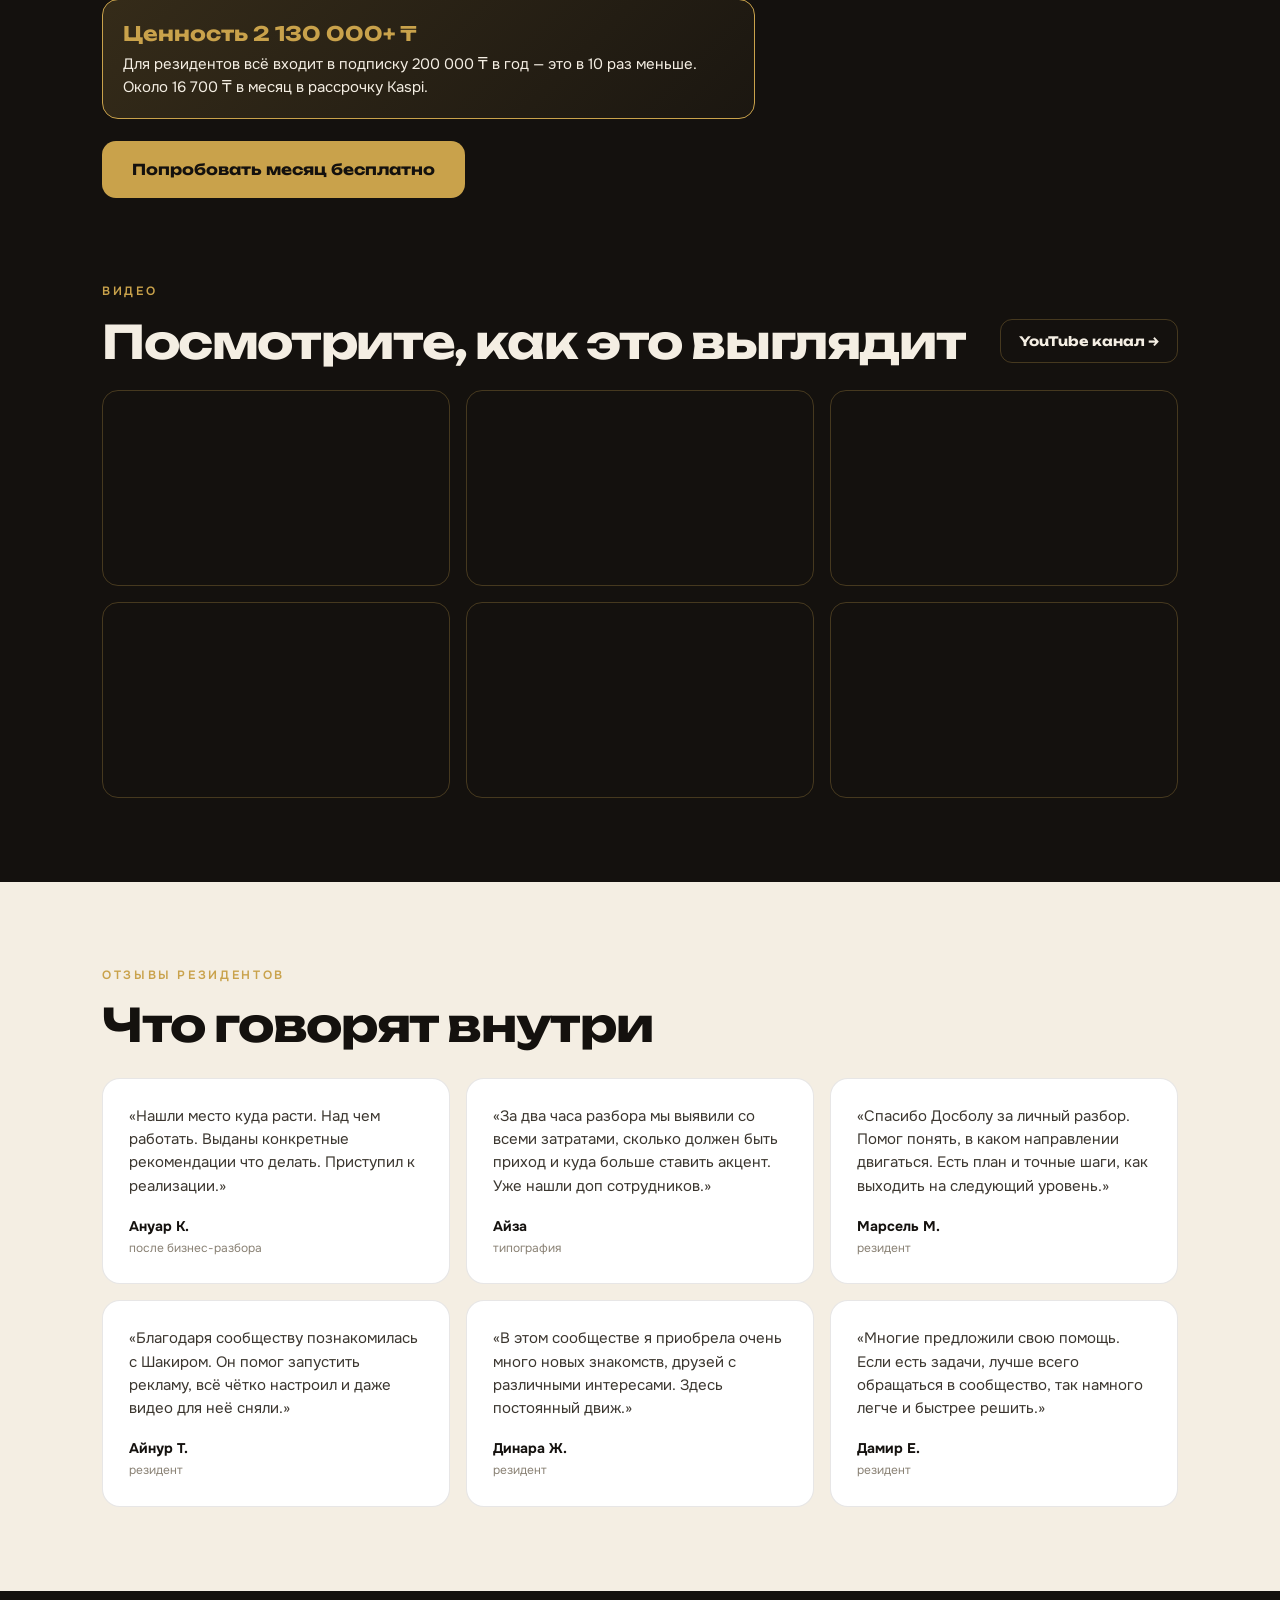
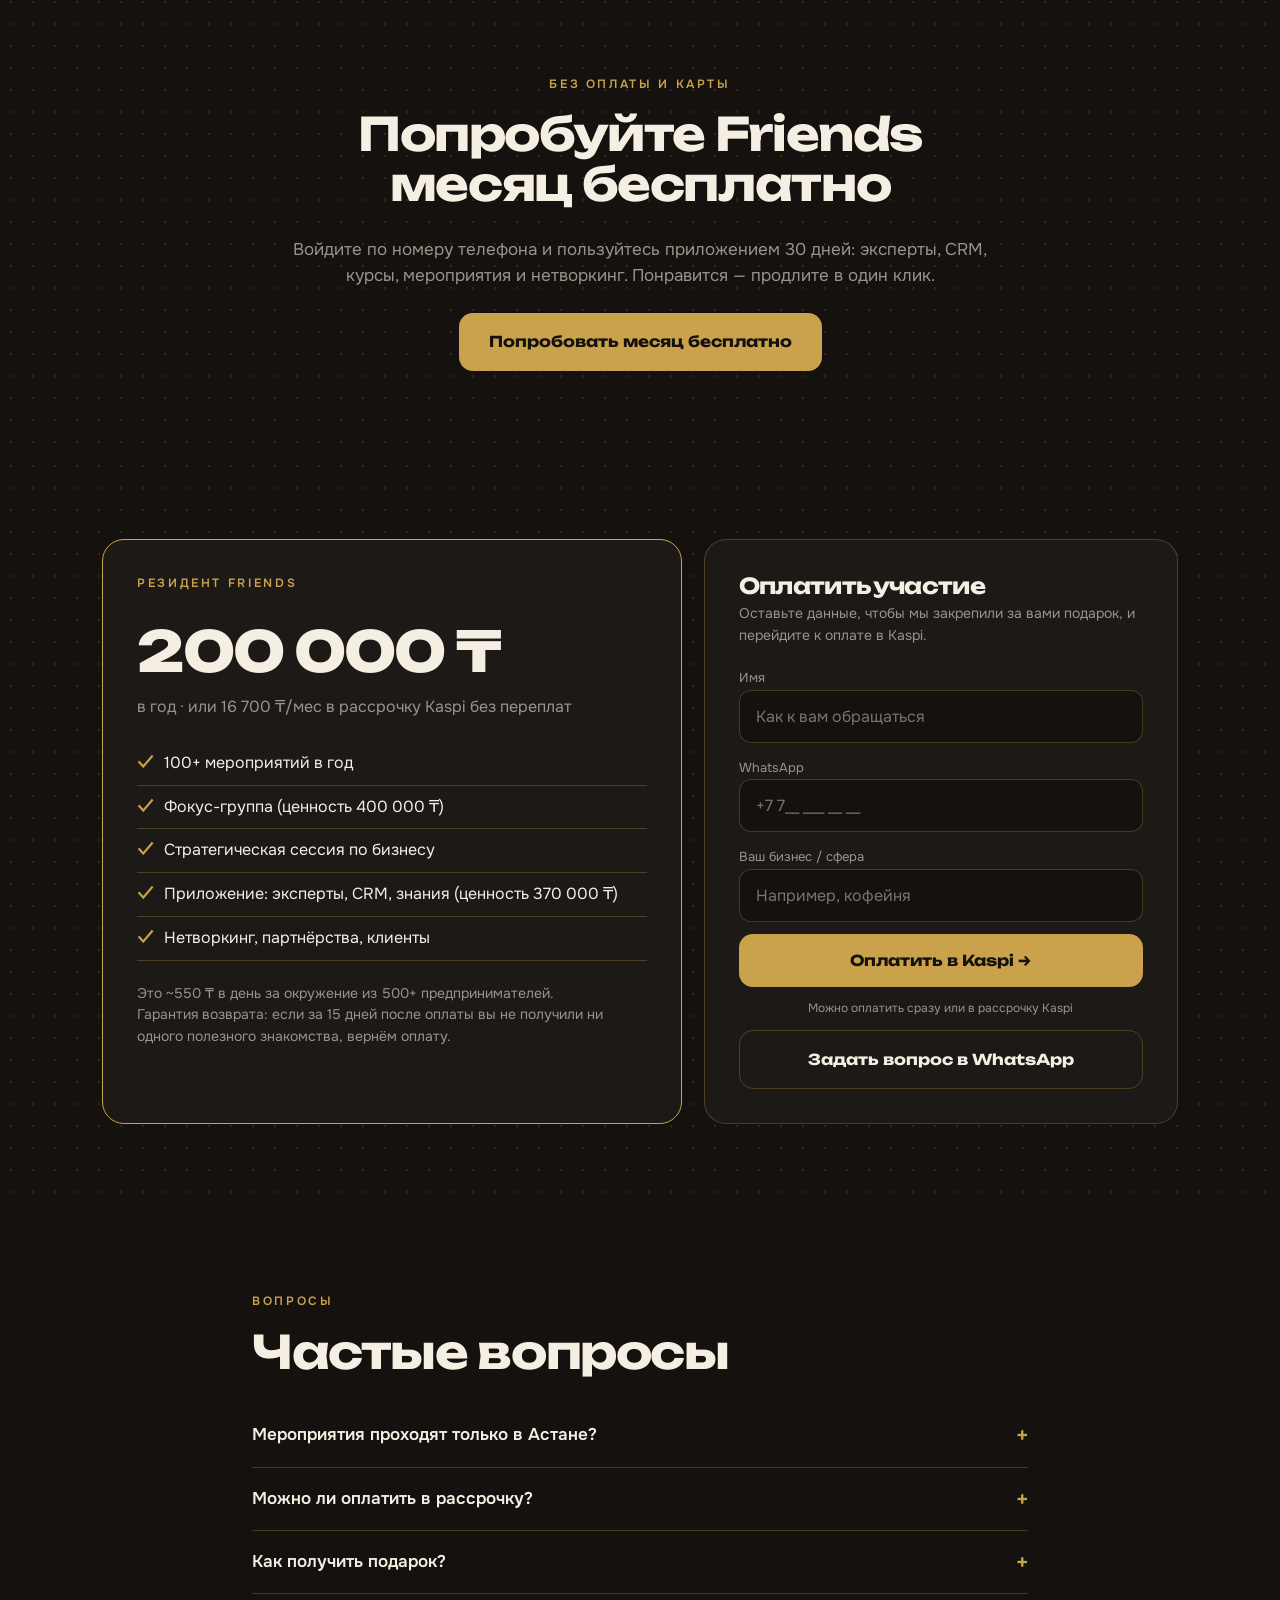
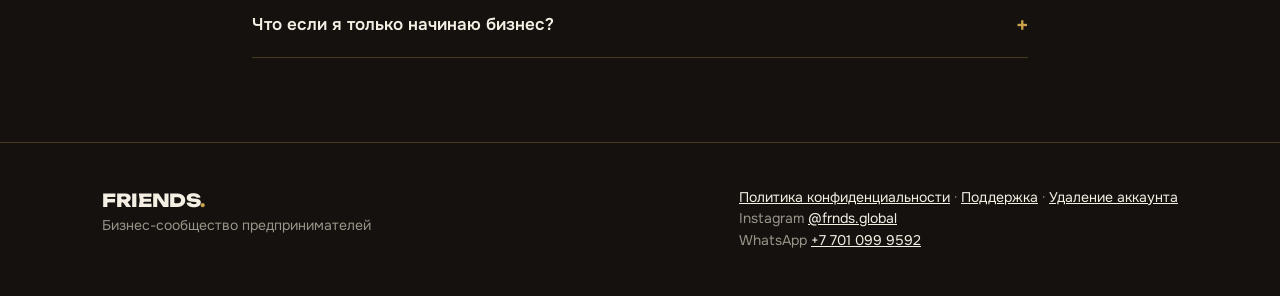
==== commit b04596b3: "Refund guarantee: 15 days" ====
--- a/index.html
+++ b/index.html
@@ -226,7 +226,7 @@
 <script>!function(f,b,e,v,n,t,s){if(f.fbq)return;n=f.fbq=function(){n.callMethod?n.callMethod.apply(n,arguments):n.queue.push(arguments)};if(!f._fbq)f._fbq=n;n.push=n;n.loaded=!0;n.version='2.0';n.queue=[];t=b.createElement(e);t.async=!0;t.src=v;s=b.getElementsByTagName(e)[0];s.parentNode.insertBefore(t,s)}(window,document,'script','https://connect.facebook.net/en_US/fbevents.js');fbq('init','194551026765792');fbq('init','1106102117865663');fbq('track','PageView');</script>
 </head>
 <body>
-<div class="frx"> <nav><div class="wrap"> <div class="logo">FRIENDS<b>.</b></div> <span style="display:flex;gap:8px;align-items:center"><a href="kk/" class="lang" hreflang="kk">ҚАЗ</a><a href="live/" data-app-link class="btn sm"><span class="nl">Месяц бесплатно</span><span class="ns">Бесплатно</span></a></span> </div></nav> <header class="hero dots"> <div class="wrap"> <div class="ref" id="ref"> <div class="av" id="refAv">F</div> <div><small>Вас пригласил(а)</small><b id="refName">Друг сообщества</b></div> </div> <span class="eyebrow">Бизнес-сообщество №1 в Казахстане</span> <h1>Окружение, которое <span class="gold">растит</span> ваш бизнес</h1> <p class="lead">500+ предпринимателей, 100+ встреч в год, своё приложение для бизнеса, разборы, партнёрства и клиенты внутри сообщества. Вы покупаете не мероприятия, а доступ к людям, которые уже прошли ваш путь.</p> <div class="cta-row"> <a href="live/" data-app-link class="btn">Попробовать месяц бесплатно</a> <a href="#pay" class="btn ghost">Вступить за 200 000 ₸ / год</a> </div>  <div class="stats"> <div><b>500+</b><span>резидентов</span></div> <div><b>100+</b><span>мероприятий в год</span></div> <div><b>2 000 ₸</b><span>цена одного мероприятия</span></div> <div><b>16 700 ₸</b><span>в месяц в рассрочку Kaspi</span></div> </div> </div> </header> <section class="cream" id="about"> <div class="wrap"> <span class="eyebrow">Что вы получаете</span> <h2>Год в сильном окружении</h2> <div class="grid g3"> <div class="card"><span class="n">01</span><h3>Связи и партнёрства</h3><p class="muted">Знакомства с предпринимателями из десятков ниш. Новые клиенты, подрядчики и партнёры приходят изнутри.</p></div> <div class="card"><span class="n">02</span><h3>Разборы бизнеса</h3><p class="muted">Стратегическая сессия по финансам, маркетингу и продажам. Вы уходите с конкретным планом действий.</p></div> <div class="card"><span class="n">03</span><h3>Фокус-группа</h3><p class="muted">Работа в малой группе предпринимателей на результат. Ценность 400 000 ₸, для резидентов входит в подписку.</p></div> <div class="card"><span class="n">04</span><h3>100+ встреч в год</h3><p class="muted">Бизнес-бранчи каждую среду, мастер-классы, экскурсии, ужины, спорт и закрытые вечеринки.</p></div> <div class="card"><span class="n">05</span><h3>Закрытые чаты</h3><p class="muted">Задаёте вопрос и получаете помощь от сотен предпринимателей в тот же день.</p></div> <div class="card"><span class="n">06</span><h3>Обучение и знания</h3><p class="muted">Спикеры-практики, записи разборов, курсы и база знаний в приложении Friends.</p></div> <div class="card"><span class="n">07</span><h3>Подкаст и медиа</h3><p class="muted">Участие в подкасте DOSBOL &amp; FRIENDS, видео выходят на YouTube-канале сообщества.</p></div> <div class="card"><span class="n">08</span><h3>Репутация</h3><p class="muted">Статус резидента повышает доверие к вашему бизнесу и позиционирует вас как эксперта.</p></div> </div> </div> </section> <section class="cream" style="padding-top:0"> <div class="wrap"> <span class="eyebrow">Форматы</span> <div class="chips"> <span class="chip">Бизнес-бранч по средам</span><span class="chip">Бизнес-разборы</span><span class="chip">Мастер-классы</span><span class="chip">Бизнес-экскурсии</span><span class="chip">Ужины</span><span class="chip">Нетворкинг</span><span class="chip">Спорт</span><span class="chip">Закрытые вечеринки</span><span class="chip">Путешествия</span><span class="chip">Квизы и турниры</span> </div> <div class="names"> <div class="card"><b>Аят Азимов</b><span class="muted">Global Coffee, 180+ точек</span></div> <div class="card"><b>Адиль Тасболатов</b><span class="muted">Royal Flowers, 34 магазина в 3 странах</span></div> <div class="card"><b>Асылжан Кази</b><span class="muted">Espresso Day, 130+ точек</span></div> </div> </div> </section> <section> <div class="wrap app2"> <div> <span class="eyebrow">Приложение Friends · уже работает</span> <h2>Социальная сеть для предпринимателей</h2> <p class="muted" style="font-size:17px;margin-bottom:22px">Мы создали своё приложение: эксперты, CRM, знания и нетворкинг в одном месте. <b style="color:var(--cream)">В первый год для резидентов всё бесплатно</b>, поэтому заходите сейчас.</p> <div class="vals"> <div class="val"><h3>Эксперты и партнёры</h3><p>Контакты экспертов и предпринимателей сообщества. Юристы, маркетологи, финансисты, поставщики: прямой выход на нужного человека.</p><div class="pr"><s>100 000 ₸/год</s><b>бесплатно</b></div></div> <div class="val"><h3>CRM для бизнеса</h3><p>Клиенты, сделки и задачи в одном месте. Ведите продажи прямо в приложении сообщества.</p><div class="pr"><s>120 000 ₸/год</s><b>бесплатно</b></div></div> <div class="val"><h3>Знания и обучение</h3><p>Курсы, записи разборов и мастер-классов, база знаний с шаблонами и кейсами.</p><div class="pr"><s>150 000 ₸/год</s><b>бесплатно</b></div></div> <div class="val"><h3>Лента и нетворкинг</h3><p>Профиль вашего бизнеса, лента сообщества, поиск партнёров и клиентов среди 500+ резидентов.</p><div class="pr"><b>бесплатно</b></div></div> <div class="val"><h3>Мероприятия</h3><p>100+ встреч в год и запись в один клик. Обычный билет на такую встречу стоит от 10 000 ₸.</p><div class="pr"><s>1 000 000 ₸/год</s><b>входит</b></div></div> <div class="val"><h3>Библиотека и аудио</h3><p>Сотни книг для бизнеса: короткие конспекты, аудио на русском и казахском, обложки и рейтинг.</p><div class="pr"><s>60 000 ₸/год</s><b>бесплатно</b></div></div> <div class="val"><h3>Школа профессий и мини-MBA</h3><p>Быстрые профессии, уроки и сертификат с проверкой по QR.</p><div class="pr"><s>300 000 ₸</s><b>бесплатно</b></div></div> <div class="val"><h3>Фокус-группа</h3><p>Работа в малой группе предпринимателей на результат.</p><div class="pr"><s>400 000 ₸</s><b>бесплатно</b></div></div> </div> <div class="total"><b>Ценность 2 130 000+ ₸</b>Для резидентов всё входит в подписку 200 000 ₸ в год — это в 10 раз меньше. Около 16 700 ₸ в месяц в рассрочку Kaspi.</div> <a href="live/" data-app-link class="btn">Попробовать месяц бесплатно</a> </div> <div class="phone dots"> <div class="logo" style="font-size:16px;margin-bottom:6px">FRIENDS<b>.</b></div> <div class="row"><b>ЭКСПЕРТЫ</b>Юрист, маркетолог, финансист</div> <div class="row"><b>CRM</b>3 сделки ждут ответа</div> <div class="row"><b>ЗНАНИЯ</b>Финансы предпринимателя</div> <div class="row"><b>ЛЕНТА</b>Новый партнёр в вашей нише</div> <div class="row"><b>СРЕДА · 10:00</b>Бизнес-бранч</div> </div> </div> </section> <section style="padding-top:0" id="vsec"> <div class="wrap"> <span class="eyebrow">Видео</span> <div class="yt" style="margin-bottom:24px"><h2 style="margin:0">Посмотрите, как это выглядит</h2><a class="btn ghost sm" href="https://www.youtube.com/@Podcast.Dosbol" target="_blank" rel="noopener">YouTube канал →</a></div> <div class="videos" id="videos"></div> </div> </section> <section class="cream"> <div class="wrap"> <span class="eyebrow">Отзывы резидентов</span> <h2>Что говорят внутри</h2> <div class="rev"> <div class="card"><p>«Нашли место куда расти. Над чем работать. Выданы конкретные рекомендации что делать. Приступил к реализации.»</p><b>Ануар К.</b><small>после бизнес-разбора</small></div> <div class="card"><p>«За два часа разбора мы выявили со всеми затратами, сколько должен быть приход и куда больше ставить акцент. Уже нашли доп сотрудников.»</p><b>Айза</b><small>типография</small></div> <div class="card"><p>«Спасибо Досболу за личный разбор. Помог понять, в каком направлении двигаться. Есть план и точные шаги, как выходить на следующий уровень.»</p><b>Марсель М.</b><small>резидент</small></div> <div class="card"><p>«Благодаря сообществу познакомилась с Шакиром. Он помог запустить рекламу, всё чётко настроил и даже видео для неё сняли.»</p><b>Айнур Т.</b><small>резидент</small></div> <div class="card"><p>«В этом сообществе я приобрела очень много новых знакомств, друзей с различными интересами. Здесь постоянный движ.»</p><b>Динара Ж.</b><small>резидент</small></div> <div class="card"><p>«Многие предложили свою помощь. Если есть задачи, лучше всего обращаться в сообщество, так намного легче и быстрее решить.»</p><b>Дамир Е.</b><small>резидент</small></div> </div> </div> </section> <section class="dots" id="trial"> <div class="wrap" style="text-align:center;max-width:760px"> <span class="eyebrow">Без оплаты и карты</span> <h2>Попробуйте Friends месяц бесплатно</h2> <p class="muted" style="font-size:17px;margin:12px auto 24px">Войдите по номеру телефона и пользуйтесь приложением 30 дней: эксперты, CRM, курсы, мероприятия и нетворкинг. Понравится — продлите в один клик.</p> <a href="live/" data-app-link class="btn">Попробовать месяц бесплатно</a> </div> </section> <section id="pay" class="dots"> <div class="wrap price"> <div class="pcard"> <span class="eyebrow">Резидент Friends</span> <div class="big">200 000 ₸</div> <div class="muted">в год · или 16 700 ₸/мес в рассрочку Kaspi без переплат</div> <ul> <li>100+ мероприятий в год</li> <li>Фокус-группа (ценность 400 000 ₸)</li> <li>Стратегическая сессия по бизнесу</li> <li>Приложение: эксперты, CRM, знания (ценность 370 000 ₸)</li> <li>Нетворкинг, партнёрства, клиенты</li> </ul> <p class="muted" style="font-size:14px">Это ~550 ₸ в день за окружение из 500+ предпринимателей.</p> <p class="muted" style="font-size:14px">Гарантия возврата: если за 14 дней после оплаты вы не получили ни одного полезного знакомства, вернём оплату.</p> </div> <div class="pcard" style="border-color:var(--line)"> <h3 style="font-size:22px;margin-bottom:6px">Оплатить участие</h3> <p class="muted" style="font-size:14px;margin-bottom:18px">Оставьте данные, чтобы мы закрепили за вами подарок, и перейдите к оплате в Kaspi.</p> <form id="frf"> <div><label>Имя</label><input name="name" required="" placeholder="Как к вам обращаться"></div> <div><label>WhatsApp</label><input name="phone" required="" type="tel" placeholder="+7 7__ ___ __ __"></div> <div><label>Ваш бизнес / сфера</label><input name="biz" placeholder="Например, кофейня"></div> <button class="btn" type="submit">Оплатить в Kaspi →</button> <p class="note">Можно оплатить сразу или в рассрочку Kaspi</p> </form> <a class="btn ghost" id="wa" style="width:100%;margin-top:12px" target="_blank" rel="noopener" href="https://wa.me/77010999592?text=%D0%97%D0%B4%D1%80%D0%B0%D0%B2%D1%81%D1%82%D0%B2%D1%83%D0%B9%D1%82%D0%B5!%20%D0%A5%D0%BE%D1%87%D1%83%20%D0%B2%D1%81%D1%82%D1%83%D0%BF%D0%B8%D1%82%D1%8C%20%D0%B2%20Friends">Задать вопрос в WhatsApp</a> </div> </div> </section> <section> <div class="wrap" style="max-width:820px"> <span class="eyebrow">Вопросы</span> <h2>Частые вопросы</h2> <details><summary>Мероприятия проходят только в Астане?</summary><p>Основные встречи проходят в Астане. Резиденты из других городов пользуются чатами, приложением, онлайн-форматами и приезжают на ключевые события.</p></details> <details><summary>Можно ли оплатить в рассрочку?</summary><p>Да, через Kaspi: около 16 700 ₸ в месяц без переплат.</p></details> <details><summary>Как получить подарок?</summary><p>Оплатите через эту страницу после заполнения формы. Менеджер свяжется с вами в WhatsApp и запишет на разбор.</p></details> <details><summary>Что если я только начинаю бизнес?</summary><p>В сообществе есть и начинающие, и опытные предприниматели. Начинающим окружение даёт больше всего: ответы на вопросы и людей, которые уже прошли этот путь.</p></details> </div> </section> <footer><div class="wrap"> <div><div class="logo" style="font-size:18px;color:var(--cream)">FRIENDS<b>.</b></div>Бизнес-сообщество предпринимателей</div> <div><a href="privacy.html">Политика конфиденциальности</a> · <a href="support.html">Поддержка</a> · <a href="delete-account.html">Удаление аккаунта</a><br>Instagram <a href="https://instagram.com/frnds.global" target="_blank" rel="noopener">@frnds.global</a><br>WhatsApp <a href="https://wa.me/77010999592" target="_blank" rel="noopener">+7 701 099 9592</a></div> </div></footer> <div class="ov" id="ov"><div><div class="logo" style="font-size:28px;margin-bottom:16px">FRIENDS<b>.</b></div><h3>Заявка принята</h3><p class="muted">Переходим к оплате в Kaspi…</p></div></div> </div> <script>
+<div class="frx"> <nav><div class="wrap"> <div class="logo">FRIENDS<b>.</b></div> <span style="display:flex;gap:8px;align-items:center"><a href="kk/" class="lang" hreflang="kk">ҚАЗ</a><a href="live/" data-app-link class="btn sm"><span class="nl">Месяц бесплатно</span><span class="ns">Бесплатно</span></a></span> </div></nav> <header class="hero dots"> <div class="wrap"> <div class="ref" id="ref"> <div class="av" id="refAv">F</div> <div><small>Вас пригласил(а)</small><b id="refName">Друг сообщества</b></div> </div> <span class="eyebrow">Бизнес-сообщество №1 в Казахстане</span> <h1>Окружение, которое <span class="gold">растит</span> ваш бизнес</h1> <p class="lead">500+ предпринимателей, 100+ встреч в год, своё приложение для бизнеса, разборы, партнёрства и клиенты внутри сообщества. Вы покупаете не мероприятия, а доступ к людям, которые уже прошли ваш путь.</p> <div class="cta-row"> <a href="live/" data-app-link class="btn">Попробовать месяц бесплатно</a> <a href="#pay" class="btn ghost">Вступить за 200 000 ₸ / год</a> </div>  <div class="stats"> <div><b>500+</b><span>резидентов</span></div> <div><b>100+</b><span>мероприятий в год</span></div> <div><b>2 000 ₸</b><span>цена одного мероприятия</span></div> <div><b>16 700 ₸</b><span>в месяц в рассрочку Kaspi</span></div> </div> </div> </header> <section class="cream" id="about"> <div class="wrap"> <span class="eyebrow">Что вы получаете</span> <h2>Год в сильном окружении</h2> <div class="grid g3"> <div class="card"><span class="n">01</span><h3>Связи и партнёрства</h3><p class="muted">Знакомства с предпринимателями из десятков ниш. Новые клиенты, подрядчики и партнёры приходят изнутри.</p></div> <div class="card"><span class="n">02</span><h3>Разборы бизнеса</h3><p class="muted">Стратегическая сессия по финансам, маркетингу и продажам. Вы уходите с конкретным планом действий.</p></div> <div class="card"><span class="n">03</span><h3>Фокус-группа</h3><p class="muted">Работа в малой группе предпринимателей на результат. Ценность 400 000 ₸, для резидентов входит в подписку.</p></div> <div class="card"><span class="n">04</span><h3>100+ встреч в год</h3><p class="muted">Бизнес-бранчи каждую среду, мастер-классы, экскурсии, ужины, спорт и закрытые вечеринки.</p></div> <div class="card"><span class="n">05</span><h3>Закрытые чаты</h3><p class="muted">Задаёте вопрос и получаете помощь от сотен предпринимателей в тот же день.</p></div> <div class="card"><span class="n">06</span><h3>Обучение и знания</h3><p class="muted">Спикеры-практики, записи разборов, курсы и база знаний в приложении Friends.</p></div> <div class="card"><span class="n">07</span><h3>Подкаст и медиа</h3><p class="muted">Участие в подкасте DOSBOL &amp; FRIENDS, видео выходят на YouTube-канале сообщества.</p></div> <div class="card"><span class="n">08</span><h3>Репутация</h3><p class="muted">Статус резидента повышает доверие к вашему бизнесу и позиционирует вас как эксперта.</p></div> </div> </div> </section> <section class="cream" style="padding-top:0"> <div class="wrap"> <span class="eyebrow">Форматы</span> <div class="chips"> <span class="chip">Бизнес-бранч по средам</span><span class="chip">Бизнес-разборы</span><span class="chip">Мастер-классы</span><span class="chip">Бизнес-экскурсии</span><span class="chip">Ужины</span><span class="chip">Нетворкинг</span><span class="chip">Спорт</span><span class="chip">Закрытые вечеринки</span><span class="chip">Путешествия</span><span class="chip">Квизы и турниры</span> </div> <div class="names"> <div class="card"><b>Аят Азимов</b><span class="muted">Global Coffee, 180+ точек</span></div> <div class="card"><b>Адиль Тасболатов</b><span class="muted">Royal Flowers, 34 магазина в 3 странах</span></div> <div class="card"><b>Асылжан Кази</b><span class="muted">Espresso Day, 130+ точек</span></div> </div> </div> </section> <section> <div class="wrap app2"> <div> <span class="eyebrow">Приложение Friends · уже работает</span> <h2>Социальная сеть для предпринимателей</h2> <p class="muted" style="font-size:17px;margin-bottom:22px">Мы создали своё приложение: эксперты, CRM, знания и нетворкинг в одном месте. <b style="color:var(--cream)">В первый год для резидентов всё бесплатно</b>, поэтому заходите сейчас.</p> <div class="vals"> <div class="val"><h3>Эксперты и партнёры</h3><p>Контакты экспертов и предпринимателей сообщества. Юристы, маркетологи, финансисты, поставщики: прямой выход на нужного человека.</p><div class="pr"><s>100 000 ₸/год</s><b>бесплатно</b></div></div> <div class="val"><h3>CRM для бизнеса</h3><p>Клиенты, сделки и задачи в одном месте. Ведите продажи прямо в приложении сообщества.</p><div class="pr"><s>120 000 ₸/год</s><b>бесплатно</b></div></div> <div class="val"><h3>Знания и обучение</h3><p>Курсы, записи разборов и мастер-классов, база знаний с шаблонами и кейсами.</p><div class="pr"><s>150 000 ₸/год</s><b>бесплатно</b></div></div> <div class="val"><h3>Лента и нетворкинг</h3><p>Профиль вашего бизнеса, лента сообщества, поиск партнёров и клиентов среди 500+ резидентов.</p><div class="pr"><b>бесплатно</b></div></div> <div class="val"><h3>Мероприятия</h3><p>100+ встреч в год и запись в один клик. Обычный билет на такую встречу стоит от 10 000 ₸.</p><div class="pr"><s>1 000 000 ₸/год</s><b>входит</b></div></div> <div class="val"><h3>Библиотека и аудио</h3><p>Сотни книг для бизнеса: короткие конспекты, аудио на русском и казахском, обложки и рейтинг.</p><div class="pr"><s>60 000 ₸/год</s><b>бесплатно</b></div></div> <div class="val"><h3>Школа профессий и мини-MBA</h3><p>Быстрые профессии, уроки и сертификат с проверкой по QR.</p><div class="pr"><s>300 000 ₸</s><b>бесплатно</b></div></div> <div class="val"><h3>Фокус-группа</h3><p>Работа в малой группе предпринимателей на результат.</p><div class="pr"><s>400 000 ₸</s><b>бесплатно</b></div></div> </div> <div class="total"><b>Ценность 2 130 000+ ₸</b>Для резидентов всё входит в подписку 200 000 ₸ в год — это в 10 раз меньше. Около 16 700 ₸ в месяц в рассрочку Kaspi.</div> <a href="live/" data-app-link class="btn">Попробовать месяц бесплатно</a> </div> <div class="phone dots"> <div class="logo" style="font-size:16px;margin-bottom:6px">FRIENDS<b>.</b></div> <div class="row"><b>ЭКСПЕРТЫ</b>Юрист, маркетолог, финансист</div> <div class="row"><b>CRM</b>3 сделки ждут ответа</div> <div class="row"><b>ЗНАНИЯ</b>Финансы предпринимателя</div> <div class="row"><b>ЛЕНТА</b>Новый партнёр в вашей нише</div> <div class="row"><b>СРЕДА · 10:00</b>Бизнес-бранч</div> </div> </div> </section> <section style="padding-top:0" id="vsec"> <div class="wrap"> <span class="eyebrow">Видео</span> <div class="yt" style="margin-bottom:24px"><h2 style="margin:0">Посмотрите, как это выглядит</h2><a class="btn ghost sm" href="https://www.youtube.com/@Podcast.Dosbol" target="_blank" rel="noopener">YouTube канал →</a></div> <div class="videos" id="videos"></div> </div> </section> <section class="cream"> <div class="wrap"> <span class="eyebrow">Отзывы резидентов</span> <h2>Что говорят внутри</h2> <div class="rev"> <div class="card"><p>«Нашли место куда расти. Над чем работать. Выданы конкретные рекомендации что делать. Приступил к реализации.»</p><b>Ануар К.</b><small>после бизнес-разбора</small></div> <div class="card"><p>«За два часа разбора мы выявили со всеми затратами, сколько должен быть приход и куда больше ставить акцент. Уже нашли доп сотрудников.»</p><b>Айза</b><small>типография</small></div> <div class="card"><p>«Спасибо Досболу за личный разбор. Помог понять, в каком направлении двигаться. Есть план и точные шаги, как выходить на следующий уровень.»</p><b>Марсель М.</b><small>резидент</small></div> <div class="card"><p>«Благодаря сообществу познакомилась с Шакиром. Он помог запустить рекламу, всё чётко настроил и даже видео для неё сняли.»</p><b>Айнур Т.</b><small>резидент</small></div> <div class="card"><p>«В этом сообществе я приобрела очень много новых знакомств, друзей с различными интересами. Здесь постоянный движ.»</p><b>Динара Ж.</b><small>резидент</small></div> <div class="card"><p>«Многие предложили свою помощь. Если есть задачи, лучше всего обращаться в сообщество, так намного легче и быстрее решить.»</p><b>Дамир Е.</b><small>резидент</small></div> </div> </div> </section> <section class="dots" id="trial"> <div class="wrap" style="text-align:center;max-width:760px"> <span class="eyebrow">Без оплаты и карты</span> <h2>Попробуйте Friends месяц бесплатно</h2> <p class="muted" style="font-size:17px;margin:12px auto 24px">Войдите по номеру телефона и пользуйтесь приложением 30 дней: эксперты, CRM, курсы, мероприятия и нетворкинг. Понравится — продлите в один клик.</p> <a href="live/" data-app-link class="btn">Попробовать месяц бесплатно</a> </div> </section> <section id="pay" class="dots"> <div class="wrap price"> <div class="pcard"> <span class="eyebrow">Резидент Friends</span> <div class="big">200 000 ₸</div> <div class="muted">в год · или 16 700 ₸/мес в рассрочку Kaspi без переплат</div> <ul> <li>100+ мероприятий в год</li> <li>Фокус-группа (ценность 400 000 ₸)</li> <li>Стратегическая сессия по бизнесу</li> <li>Приложение: эксперты, CRM, знания (ценность 370 000 ₸)</li> <li>Нетворкинг, партнёрства, клиенты</li> </ul> <p class="muted" style="font-size:14px">Это ~550 ₸ в день за окружение из 500+ предпринимателей.</p> <p class="muted" style="font-size:14px">Гарантия возврата: если за 15 дней после оплаты вы не получили ни одного полезного знакомства, вернём оплату.</p> </div> <div class="pcard" style="border-color:var(--line)"> <h3 style="font-size:22px;margin-bottom:6px">Оплатить участие</h3> <p class="muted" style="font-size:14px;margin-bottom:18px">Оставьте данные, чтобы мы закрепили за вами подарок, и перейдите к оплате в Kaspi.</p> <form id="frf"> <div><label>Имя</label><input name="name" required="" placeholder="Как к вам обращаться"></div> <div><label>WhatsApp</label><input name="phone" required="" type="tel" placeholder="+7 7__ ___ __ __"></div> <div><label>Ваш бизнес / сфера</label><input name="biz" placeholder="Например, кофейня"></div> <button class="btn" type="submit">Оплатить в Kaspi →</button> <p class="note">Можно оплатить сразу или в рассрочку Kaspi</p> </form> <a class="btn ghost" id="wa" style="width:100%;margin-top:12px" target="_blank" rel="noopener" href="https://wa.me/77010999592?text=%D0%97%D0%B4%D1%80%D0%B0%D0%B2%D1%81%D1%82%D0%B2%D1%83%D0%B9%D1%82%D0%B5!%20%D0%A5%D0%BE%D1%87%D1%83%20%D0%B2%D1%81%D1%82%D1%83%D0%BF%D0%B8%D1%82%D1%8C%20%D0%B2%20Friends">Задать вопрос в WhatsApp</a> </div> </div> </section> <section> <div class="wrap" style="max-width:820px"> <span class="eyebrow">Вопросы</span> <h2>Частые вопросы</h2> <details><summary>Мероприятия проходят только в Астане?</summary><p>Основные встречи проходят в Астане. Резиденты из других городов пользуются чатами, приложением, онлайн-форматами и приезжают на ключевые события.</p></details> <details><summary>Можно ли оплатить в рассрочку?</summary><p>Да, через Kaspi: около 16 700 ₸ в месяц без переплат.</p></details> <details><summary>Как получить подарок?</summary><p>Оплатите через эту страницу после заполнения формы. Менеджер свяжется с вами в WhatsApp и запишет на разбор.</p></details> <details><summary>Что если я только начинаю бизнес?</summary><p>В сообществе есть и начинающие, и опытные предприниматели. Начинающим окружение даёт больше всего: ответы на вопросы и людей, которые уже прошли этот путь.</p></details> </div> </section> <footer><div class="wrap"> <div><div class="logo" style="font-size:18px;color:var(--cream)">FRIENDS<b>.</b></div>Бизнес-сообщество предпринимателей</div> <div><a href="privacy.html">Политика конфиденциальности</a> · <a href="support.html">Поддержка</a> · <a href="delete-account.html">Удаление аккаунта</a><br>Instagram <a href="https://instagram.com/frnds.global" target="_blank" rel="noopener">@frnds.global</a><br>WhatsApp <a href="https://wa.me/77010999592" target="_blank" rel="noopener">+7 701 099 9592</a></div> </div></footer> <div class="ov" id="ov"><div><div class="logo" style="font-size:28px;margin-bottom:16px">FRIENDS<b>.</b></div><h3>Заявка принята</h3><p class="muted">Переходим к оплате в Kaspi…</p></div></div> </div> <script>
 (function(){
 var KASPI = "https://pay.kaspi.kz/pay/0ygfmtdw";
 var APP = "live/";
